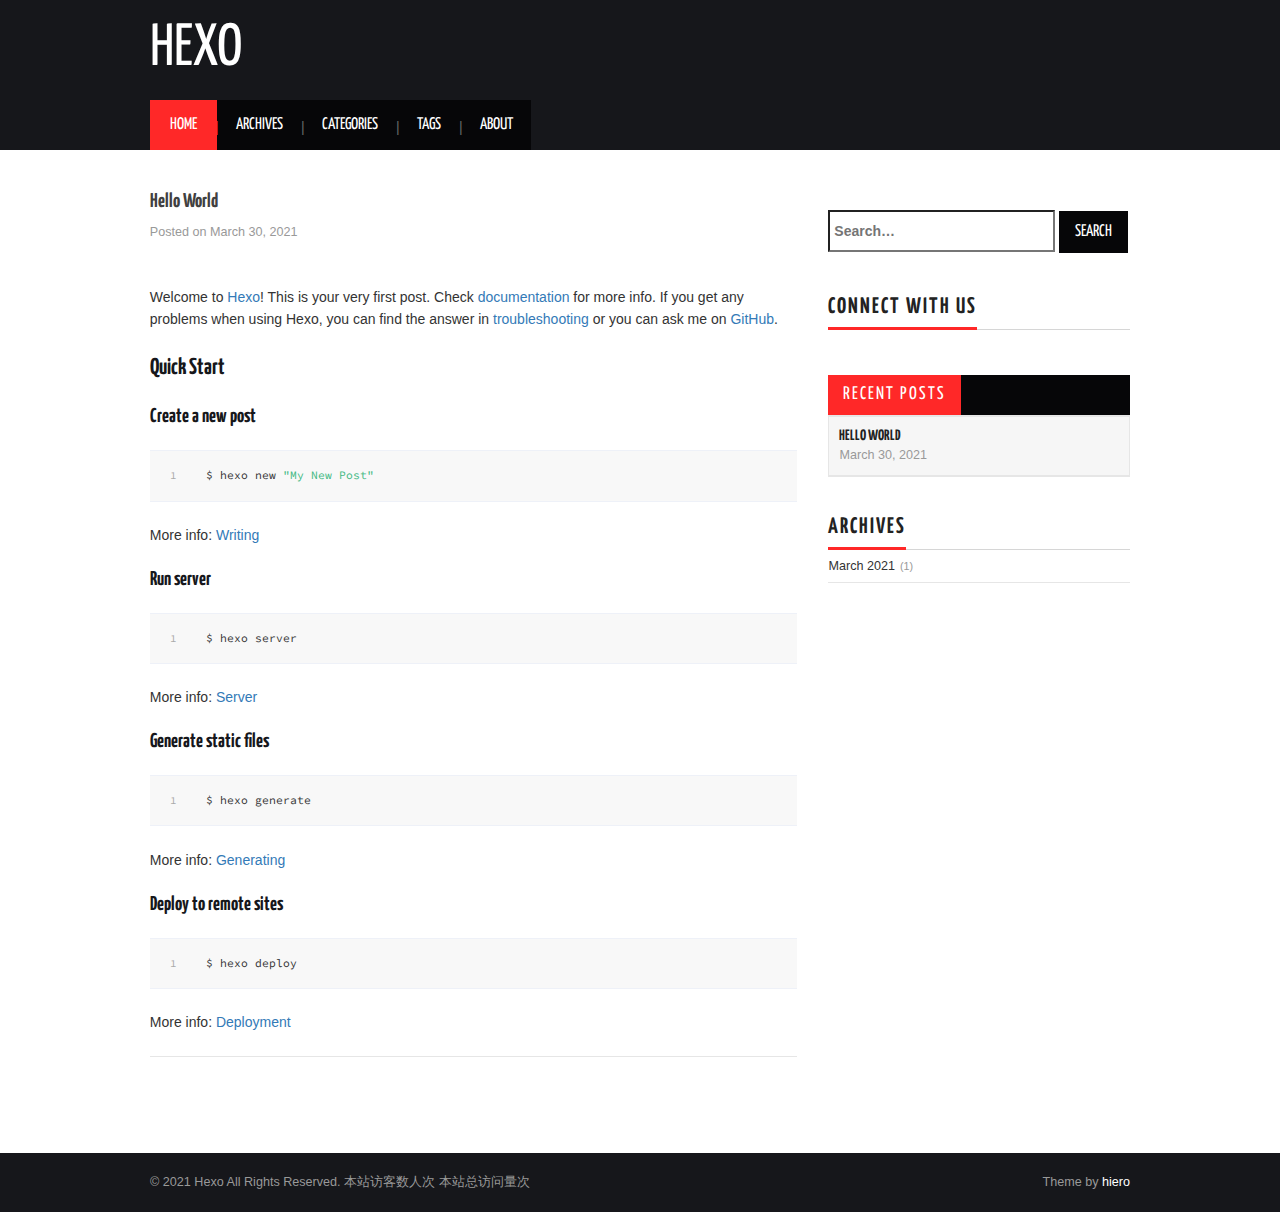
==== index.html @ ceb38cf8 "Site updated: 2021-03-30 02:23:32" ====
<!DOCTYPE html>
<html>
<head>
  <meta charset="utf-8">

  <!-- PACE Progress Bar START -->
  
    
<script src="https://raw.githubusercontent.com/HubSpot/pace/v1.0.2/pace.min.js"></script>

    
<link rel="stylesheet" href="https://github.com/HubSpot/pace/raw/master/themes/orange/pace-theme-flash.css">

  
  

  <!-- PACE Progress Bar START -->

  
  <title>Hexo</title>
  <meta name="viewport" content="width=device-width, initial-scale=1, maximum-scale=1">
  
  
  
  
  <meta property="og:type" content="website">
<meta property="og:title" content="Hexo">
<meta property="og:url" content="http://example.com/index.html">
<meta property="og:site_name" content="Hexo">
<meta property="og:locale" content="en_US">
<meta property="article:author" content="John Doe">
<meta name="twitter:card" content="summary">
  
    <link rel="alternate" href="/atom.xml" title="Hexo" type="application/atom+xml">
  
  <link rel="icon" href="/css/images/favicon.ico">
  
    <link href="//fonts.googleapis.com/css?family=Source+Code+Pro" rel="stylesheet" type="text/css">
  
  <link href="https://fonts.googleapis.com/css?family=Open+Sans|Montserrat:700" rel="stylesheet" type="text/css">
  <link href="https://fonts.googleapis.com/css?family=Roboto:400,300,300italic,400italic" rel="stylesheet" type="text/css">
  <link href="https://cdn.bootcss.com/font-awesome/4.6.3/css/font-awesome.min.css" rel="stylesheet">
  <style type="text/css">
    @font-face{font-family:futura-pt;src:url(https://use.typekit.net/af/9749f0/00000000000000000001008f/27/l?subset_id=2&fvd=n5) format("woff2");font-weight:500;font-style:normal;}
    @font-face{font-family:futura-pt;src:url(https://use.typekit.net/af/90cf9f/000000000000000000010091/27/l?subset_id=2&fvd=n7) format("woff2");font-weight:500;font-style:normal;}
    @font-face{font-family:futura-pt;src:url(https://use.typekit.net/af/8a5494/000000000000000000013365/27/l?subset_id=2&fvd=n4) format("woff2");font-weight:lighter;font-style:normal;}
    @font-face{font-family:futura-pt;src:url(https://use.typekit.net/af/d337d8/000000000000000000010095/27/l?subset_id=2&fvd=i4) format("woff2");font-weight:400;font-style:italic;}</style>
    
  <link rel="stylesheet" id="athemes-headings-fonts-css" href="//fonts.googleapis.com/css?family=Yanone+Kaffeesatz%3A200%2C300%2C400%2C700&amp;ver=4.6.1" type="text/css" media="all">
  
<link rel="stylesheet" href="/css/style.css">


  
<script src="https://code.jquery.com/jquery-3.1.1.min.js"></script>


  <!-- Bootstrap core CSS -->
  <link rel="stylesheet" href="https://netdna.bootstrapcdn.com/bootstrap/3.0.2/css/bootstrap.min.css" >
  <link rel="stylesheet" href="/css/hiero.css" >
  <link rel="stylesheet" href="/css/glyphs.css" >
  
    <link rel="stylesheet" href="/css/vdonate.css" >
  

  <!-- Custom CSS -->
  
<link rel="stylesheet" href="/css/my.css">

  <!-- Google Adsense -->
  
  <script async src="//pagead2.googlesyndication.com/pagead/js/adsbygoogle.js"></script>
  <script>
      (adsbygoogle = window.adsbygoogle || []).push({
          google_ad_client: "ca-pub-0123456789ABCDEF",
          enable_page_level_ads: true
      });
  </script>
  
<meta name="generator" content="Hexo 5.4.0"></head>

<script>
var themeMenus = {};

  themeMenus["/"] = "Home"; 

  themeMenus["/archives"] = "Archives"; 

  themeMenus["/categories"] = "Categories"; 

  themeMenus["/tags"] = "Tags"; 

  themeMenus["/about"] = "About"; 

</script>


  <body>


  <header id="allheader" class="site-header" role="banner">
  <div class="clearfix container">
      <div class="site-branding">

          <h1 class="site-title">
            
              <a href="/" title="Hexo" rel="home"> Hexo </a>
            
          </h1>

          
            
          <nav id="main-navigation" class="main-navigation" role="navigation">
            <a class="nav-open">Menu</a>
            <a class="nav-close">Close</a>
            <div class="clearfix sf-menu">

              <ul id="main-nav" class="nmenu sf-js-enabled">
                    
                      <li class="menu-item menu-item-type-custom menu-item-object-custom menu-item-home menu-item-1663"> <a class="" href="/">Home</a> </li>
                    
                      <li class="menu-item menu-item-type-custom menu-item-object-custom menu-item-home menu-item-1663"> <a class="" href="/archives">Archives</a> </li>
                    
                      <li class="menu-item menu-item-type-custom menu-item-object-custom menu-item-home menu-item-1663"> <a class="" href="/categories">Categories</a> </li>
                    
                      <li class="menu-item menu-item-type-custom menu-item-object-custom menu-item-home menu-item-1663"> <a class="" href="/tags">Tags</a> </li>
                    
                      <li class="menu-item menu-item-type-custom menu-item-object-custom menu-item-home menu-item-1663"> <a class="" href="/about">About</a> </li>
                    
              </ul>
            </div>
          </nav>


      </div>
  </div>
</header>


  <div id="originBgDiv" style="background: #fff; width: 100%;">

      <div style="max-height:600px; overflow: hidden;  display: flex; display: -webkit-flex; align-items: center;">
        <img id="originBg" width="100%" alt="" src="">
      </div>

  </div>

  <script>
  function setAboutIMG(){
      var imgUrls = "css/images/pose.jpg,https://source.unsplash.com/collection/954550/1920x1080".split(",");
      var random = Math.floor((Math.random() * imgUrls.length ));
      if (imgUrls[random].startsWith('http') || imgUrls[random].indexOf('://') >= 0) {
        document.getElementById("originBg").src=imgUrls[random];
      } else {
        document.getElementById("originBg").src='/' + imgUrls[random];
      }
  }
  bgDiv=document.getElementById("originBgDiv");
  if(location.pathname.match('about')){
    setAboutIMG();
    bgDiv.style.display='block';
  }else{
    bgDiv.style.display='none';
  }
  </script>



  <div id="container">
    <div id="wrap">
            
      <div id="content" class="outer">
        
          <section id="main">
  
    <article id="post-hello-world"  class="article article-type-post" itemscope itemprop="blogPost" >
  <div id="articleInner" class="clearfix post-1016 post type-post status-publish format-standard has-post-thumbnail hentry category-template-2 category-uncategorized tag-codex tag-edge-case tag-featured-image tag-image tag-template">
    
    
      <header class="article-header">
        
  
    <h1 class="thumb" itemprop="name">
      <a class="article-title" href="/2021/03/30/hello-world/">Hello World</a>
    </h1>
  

      </header>
    
    <div class="article-meta">
      
	Posted on <a href="/2021/03/30/hello-world/" class="article-date">
	  <time datetime="2021-03-29T17:34:15.139Z" itemprop="datePublished">March 30, 2021</time>
	</a>

      
    </div>
    <div class="article-entry" itemprop="articleBody">
      
        <p>Welcome to <a target="_blank" rel="noopener" href="https://hexo.io/">Hexo</a>! This is your very first post. Check <a target="_blank" rel="noopener" href="https://hexo.io/docs/">documentation</a> for more info. If you get any problems when using Hexo, you can find the answer in <a target="_blank" rel="noopener" href="https://hexo.io/docs/troubleshooting.html">troubleshooting</a> or you can ask me on <a target="_blank" rel="noopener" href="https://github.com/hexojs/hexo/issues">GitHub</a>.</p>
<h2 id="Quick-Start"><a href="#Quick-Start" class="headerlink" title="Quick Start"></a>Quick Start</h2><h3 id="Create-a-new-post"><a href="#Create-a-new-post" class="headerlink" title="Create a new post"></a>Create a new post</h3><figure class="highlight bash"><table><tr><td class="gutter"><pre><span class="line">1</span><br></pre></td><td class="code"><pre><span class="line">$ hexo new <span class="string">&quot;My New Post&quot;</span></span><br></pre></td></tr></table></figure>

<p>More info: <a target="_blank" rel="noopener" href="https://hexo.io/docs/writing.html">Writing</a></p>
<h3 id="Run-server"><a href="#Run-server" class="headerlink" title="Run server"></a>Run server</h3><figure class="highlight bash"><table><tr><td class="gutter"><pre><span class="line">1</span><br></pre></td><td class="code"><pre><span class="line">$ hexo server</span><br></pre></td></tr></table></figure>

<p>More info: <a target="_blank" rel="noopener" href="https://hexo.io/docs/server.html">Server</a></p>
<h3 id="Generate-static-files"><a href="#Generate-static-files" class="headerlink" title="Generate static files"></a>Generate static files</h3><figure class="highlight bash"><table><tr><td class="gutter"><pre><span class="line">1</span><br></pre></td><td class="code"><pre><span class="line">$ hexo generate</span><br></pre></td></tr></table></figure>

<p>More info: <a target="_blank" rel="noopener" href="https://hexo.io/docs/generating.html">Generating</a></p>
<h3 id="Deploy-to-remote-sites"><a href="#Deploy-to-remote-sites" class="headerlink" title="Deploy to remote sites"></a>Deploy to remote sites</h3><figure class="highlight bash"><table><tr><td class="gutter"><pre><span class="line">1</span><br></pre></td><td class="code"><pre><span class="line">$ hexo deploy</span><br></pre></td></tr></table></figure>

<p>More info: <a target="_blank" rel="noopener" href="https://hexo.io/docs/one-command-deployment.html">Deployment</a></p>

      
    </div>
    <footer class="entry-meta entry-footer">
      
      
      
            
      
    </footer>
  </div>
  
</article>

<!-- Table of Contents -->

    

  


</section>
          <aside id="sidebar">
  
    <div class="widget-wrap" style="margin: 20px 0;">
	<div id="search-form-wrap">

    <form class="search-form">
        <label style="width: 75%;">
            <span class="screen-reader-text">Search for:</span>
            <input type="search" class="search-field" style="height: 42px;" placeholder=" Search…" value="" name="s" title="Search for:">
        </label>
        <input type="submit" class="search-form-submit" value="Search">
    </form>
    <div class="ins-search">
    <div class="ins-search-mask"></div>
    <div class="ins-search-container">
        <div class="ins-input-wrapper">
            <input type="text" class="ins-search-input" placeholder="Type something..."/>
            <span class="ins-close ins-selectable"><i class="fa fa-times-circle"></i></span>
        </div>
        <div class="ins-section-wrapper">
            <div class="ins-section-container"></div>
        </div>
    </div>
</div>
<script>
(function (window) {
    var INSIGHT_CONFIG = {
        TRANSLATION: {
            POSTS: 'Posts',
            PAGES: 'Pages',
            CATEGORIES: 'Categories',
            TAGS: 'Tags',
            UNTITLED: '(Untitled)',
        },
        ROOT_URL: '/',
        CONTENT_URL: '/content.json',
    };
    window.INSIGHT_CONFIG = INSIGHT_CONFIG;
})(window);
</script>

<script src="/js/insight.js"></script>


</div>
</div>
  
    
  <div class="widget-wrap">
    <h3 class="widget-title">Connect With Us</h3>
    <div class="widget widget_athemes_social_icons">

    	<ul class="clearfix widget-social-icons">   
    	
          
     			  <li><a target="_blank" rel="noopener" href="https://github.com/iTimeTraveler" title="Github"><i class="fa fa-github" aria-hidden="true"></i></a></li> 
          
   		
          
     			  <li><a target="_blank" rel="noopener" href="http://www.yoursite.com" title="Weibo"><i class="fa fa-weibo" aria-hidden="true"></i></a></li> 
          
   		
          
     			  <li><a href="" title="Twitter"><i class="fa fa-twitter" aria-hidden="true"></i></a></li> 
          
   		
          
     			  <li><a href="" title="Facebook"><i class="fa fa-facebook" aria-hidden="true"></i></a></li> 
          
   		
          
     			  <li><a href="" title="Google-plus"><i class="fa fa-google-plus" aria-hidden="true"></i></a></li> 
          
   		
          
     			  <li><a href="" title="Instagram"><i class="fa fa-instagram" aria-hidden="true"></i></a></li> 
          
   		
          
     			  <li><a href="" title="Pinterest"><i class="fa fa-pinterest" aria-hidden="true"></i></a></li> 
          
   		
          
     			  <li><a href="" title="Flickr"><i class="fa fa-flickr" aria-hidden="true"></i></a></li> 
          
   		
          
            <li><a href="mailto:?subject=请联系我&body=我能帮你什么" title="email"><i class="fa fa-envelope" aria-hidden="true"></i></a></li> 
          
   		
   		</ul>


   		<!--
   		<ul class="clearfix widget-social-icons">   		
   		<li class="widget-si-twitter"><a target="_blank" rel="noopener" href="http://twitter.com" title="Twitter"><i class="ico-twitter"></i></a></li> 
		<li class="widget-si-facebook"><a target="_blank" rel="noopener" href="http://facebook.com" title="Facebook"><i class="ico-facebook"></i></a></li>
			<li class="widget-si-gplus"><a target="_blank" rel="noopener" href="http://plus.google.com" title="Google+"><i class="ico-gplus"></i></a></li>
			<li class="widget-si-pinterest"><a target="_blank" rel="noopener" href="http://pinterest.com" title="Pinterest"><i class="ico-pinterest"></i></a></li>
			<li class="widget-si-flickr"><a target="_blank" rel="noopener" href="http://flickr.com" title="Flickr"><i class="ico-flickr"></i></a></li>
			<li class="widget-si-instagram"><a target="_blank" rel="noopener" href="http://instagram.com" title="Instagram"><i class="ico-instagram"></i></a></li>
		</ul> -->

    </div>
  </div>


  
    
  <div class="widget_athemes_tabs">
    <ul id="widget-tab" class="clearfix widget-tab-nav">
      <li class="active"><a>Recent Posts</a></li>
    </ul>
    <div class="widget">
      <ul>
        
          <li class="clearfix">

            
              <div class="widget-entry-summary" style="margin: 0;">
            

              <h6 style="margin: 0;"><a href="/2021/03/30/hello-world/">Hello World</a></h6>
              <span>March 30, 2021</span>
            </div>

          </li>
        
      </ul>
    </div>
  </div>

  
    

  
    

  
    
  
    
  <div class="widget-wrap">
    <h3 class="widget-title">Archives</h3>

    <div class="widget">
      <ul class="archive-list"><li class="archive-list-item"><a class="archive-list-link" href="/archives/2021/03/">March 2021</a><span class="archive-list-count">1</span></li></ul>
    </div>
  </div>


  
</aside>
        
      </div>
      <footer id="footer" class="site-footer">
  

  <div class="clearfix container">
      <div class="site-info">
	      &copy; 2021 Hexo All Rights Reserved.
          
            <span id="busuanzi_container_site_uv">
              本站访客数<span id="busuanzi_value_site_uv"></span>人次  
              本站总访问量<span id="busuanzi_value_site_pv"></span>次
            </span>
          
      </div>
      <div class="site-credit">
        Theme by <a href="https://github.com/iTimeTraveler/hexo-theme-hiero" target="_blank">hiero</a>
      </div>
  </div>
</footer>


<!-- min height -->

<script>
    var contentdiv = document.getElementById("content");

    contentdiv.style.minHeight = document.body.offsetHeight - document.getElementById("allheader").offsetHeight - document.getElementById("footer").offsetHeight + "px";
</script>

<!-- Custome JS -->

<script src="/js/my.js"></script>

    </div>
    <!-- <nav id="mobile-nav">
  
    <a href="/" class="mobile-nav-link">Home</a>
  
    <a href="/archives" class="mobile-nav-link">Archives</a>
  
    <a href="/categories" class="mobile-nav-link">Categories</a>
  
    <a href="/tags" class="mobile-nav-link">Tags</a>
  
    <a href="/about" class="mobile-nav-link">About</a>
  
</nav> -->
    

<!-- mathjax config similar to math.stackexchange -->

<script type="text/x-mathjax-config">
  MathJax.Hub.Config({
    tex2jax: {
      inlineMath: [ ['$','$'], ["\\(","\\)"] ],
      processEscapes: true
    }
  });
</script>

<script type="text/x-mathjax-config">
    MathJax.Hub.Config({
      tex2jax: {
        skipTags: ['script', 'noscript', 'style', 'textarea', 'pre', 'code']
      }
    });
</script>

<script type="text/x-mathjax-config">
    MathJax.Hub.Queue(function() {
        var all = MathJax.Hub.getAllJax(), i;
        for(i=0; i < all.length; i += 1) {
            all[i].SourceElement().parentNode.className += ' has-jax';
        }
    });
</script>

<script type="text/javascript" src="https://cdnjs.cloudflare.com/ajax/libs/mathjax/2.7.4/MathJax.js?config=TeX-AMS-MML_HTMLorMML">
</script>



  
<link rel="stylesheet" href="https://cdnjs.cloudflare.com/ajax/libs/fancybox/2.1.5/jquery.fancybox.min.css">

  
<script src="https://cdnjs.cloudflare.com/ajax/libs/fancybox/2.1.5/jquery.fancybox.min.js"></script>




<script src="/js/scripts.js"></script>


<script src="https://stackpath.bootstrapcdn.com/bootstrap/3.3.7/js/bootstrap.min.js"></script>


<script src="/js/main.js"></script>








  <div style="display: none;">
    <script src="https://s95.cnzz.com/z_stat.php?id=1260716016&web_id=1260716016" language="JavaScript"></script>
  </div>



	<script async src="https://dnqof95d40fo6.cloudfront.net/atw7f8.js">
	</script>






  </div>

  <a id="rocket" href="#top" class=""></a>
  <script type="text/javascript" src="/js/totop.js" async=""></script>
</body>
</html>
---- css/style.css ----
body {
  width: 100%;
}
body:before,
body:after {
  content: "";
  display: table;
}
body:after {
  clear: both;
}
html,
body,
div,
span,
applet,
object,
iframe,
h1,
h2,
h3,
h4,
h5,
h6,
p,
blockquote,
pre,
a,
abbr,
acronym,
address,
big,
cite,
code,
del,
dfn,
em,
img,
ins,
kbd,
q,
s,
samp,
small,
strike,
strong,
sub,
sup,
tt,
var,
dl,
dt,
dd,
ol,
ul,
li,
fieldset,
form,
label,
legend,
table,
caption,
tbody,
tfoot,
thead,
tr,
th,
td {
  margin: 0;
  padding: 0;
  border: 0;
  outline: 0;
  font-weight: inherit;
  font-style: inherit;
  font-family: inherit;
  font-size: 100%;
  vertical-align: baseline;
}
body {
  line-height: 1;
  color: #000;
  background: #fff;
}
ol,
ul {
  list-style: none;
}
table {
  border-collapse: separate;
  border-spacing: 0;
  vertical-align: middle;
}
caption,
th,
td {
  text-align: left;
  font-weight: normal;
  vertical-align: middle;
}
a img {
  border: none;
}
input,
button {
  margin: 0;
  padding: 0;
}
input::-moz-focus-inner,
button::-moz-focus-inner {
  border: 0;
  padding: 0;
}
@font-face {
  font-family: "微软雅黑";
  font-style: normal;
  font-weight: normal;
  src: url("fonts/fontawesome-webfont.eot?v=#4.0.3");
  src: url("fonts/fontawesome-webfont.eot?#iefix&v=#4.0.3") format("embedded-opentype"), url("fonts/fontawesome-webfont.woff?v=#4.0.3") format("woff"), url("fonts/fontawesome-webfont.ttf?v=#4.0.3") format("truetype"), url("fonts/fontawesome-webfont.svg#fontawesomeregular?v=#4.0.3") format("svg");
}
html,
body {
  height: 100%;
}
body {
  background: #fff;
  font: 14px Arial, Helvetica, sans-serif, "Hiragino Sans GB", "Hiragino Sans GB W3", Microsoft JhengHei;
  -webkit-text-size-adjust: 100%;
  text-rendering: optimizelegibility;
}
.article-entry h2,
.article-entry h3,
.article-entry h4,
.article-entry h5,
.article-entry h6 {
  color: #16171b;
}
#rocket {
  position: fixed;
  right: 50px;
  bottom: 50px;
  display: block;
  visibility: hidden;
  width: 26px;
  height: 48px;
  background: url("https://image.ibb.co/d9pvfU/rocket.png") no-repeat 50% 0;
  opacity: 0;
  -webkit-transition: visibility 0.6s cubic-bezier(0.6, 0.04, 0.98, 0.335), opacity 0.6s cubic-bezier(0.6, 0.04, 0.98, 0.335), -webkit-transform 0.6s cubic-bezier(0.6, 0.04, 0.98, 0.335);
  -moz-transition: visibility 0.6s cubic-bezier(0.6, 0.04, 0.98, 0.335), opacity 0.6s cubic-bezier(0.6, 0.04, 0.98, 0.335), -moz-transform 0.6s cubic-bezier(0.6, 0.04, 0.98, 0.335);
  -webkit-transition: visibility 0.6s cubic-bezier(0.6, 0.04, 0.98, 0.335), opacity 0.6s cubic-bezier(0.6, 0.04, 0.98, 0.335), -webkit-transform 0.6s cubic-bezier(0.6, 0.04, 0.98, 0.335);
  -moz-transition: visibility 0.6s cubic-bezier(0.6, 0.04, 0.98, 0.335), opacity 0.6s cubic-bezier(0.6, 0.04, 0.98, 0.335), -moz-transform 0.6s cubic-bezier(0.6, 0.04, 0.98, 0.335);
  -ms-transition: visibility 0.6s cubic-bezier(0.6, 0.04, 0.98, 0.335), opacity 0.6s cubic-bezier(0.6, 0.04, 0.98, 0.335), -ms-transform 0.6s cubic-bezier(0.6, 0.04, 0.98, 0.335);
  transition: visibility 0.6s cubic-bezier(0.6, 0.04, 0.98, 0.335), opacity 0.6s cubic-bezier(0.6, 0.04, 0.98, 0.335), transform 0.6s cubic-bezier(0.6, 0.04, 0.98, 0.335);
}
@media screen and (max-width: 479px) {
  #rocket {
    right: 12px;
    bottom: 20px;
  }
}
#rocket #rocket i {
  display: block;
  margin-top: 48px;
  height: 14px;
  background: url("https://image.ibb.co/d9pvfU/rocket.png") no-repeat 50% -48px;
  opacity: 0.5;
  -webkit-transition: -webkit-transform 0.2s;
  -moz-transition: -moz-transform 0.2s;
  -webkit-transition: -webkit-transform 0.2s;
  -moz-transition: -moz-transform 0.2s;
  -ms-transition: -ms-transform 0.2s;
  transition: transform 0.2s;
  -webkit-transform-origin: 50% 0;
  -moz-transform-origin: 50% 0;
  -webkit-transform-origin: 50% 0;
  -moz-transform-origin: 50% 0;
  -ms-transform-origin: 50% 0;
  transform-origin: 50% 0;
}
#rocket:hover {
  background-position: 50% -62px;
}
#rocket:hover i {
  background-position: 50% 100%;
  -webkit-animation: flaming 0.7s infinite;
  -moz-animation: flaming 0.7s infinite;
  -webkit-animation: flaming 0.7s infinite;
  -moz-animation: flaming 0.7s infinite;
  -ms-animation: flaming 0.7s infinite;
  animation: flaming 0.7s infinite;
}
#rocket.show {
  visibility: visible;
  opacity: 1;
}
#rocket.launch {
  background-position: 50% -62px;
  opacity: 0;
  -webkit-transform: translateY(-500px);
  -moz-transform: translateY(-500px);
  -ms-transform: translateY(-500px);
  -webkit-transform: translateY(-500px);
  -moz-transform: translateY(-500px);
  -ms-transform: translateY(-500px);
  transform: translateY(-500px);
  pointer-events: none;
}
#rocket.launch i {
  background-position: 50% 100%;
  -webkit-transform: scale(1.4, 3.2);
  -moz-transform: scale(1.4, 3.2);
  -webkit-transform: scale(1.4, 3.2);
  -moz-transform: scale(1.4, 3.2);
  -ms-transform: scale(1.4, 3.2);
  transform: scale(1.4, 3.2);
}
.outer {
  max-width: 1040px;
  margin: 40px auto;
  padding: 0 20px;
}
.outer:before,
.outer:after {
  content: "";
  display: table;
}
.outer:after {
  clear: both;
}
.inner {
  display: inline;
  float: left;
  width: 98.0392156862745%;
  margin: 0 0.980392156862745%;
}
.left,
.alignleft {
  float: left;
}
.right,
.alignright {
  float: right;
}
.clear {
  clear: both;
}
#container {
  position: relative;
}
.mobile-nav-on {
  overflow: hidden;
}
#wrap {
  width: 100%;
  top: 0;
  left: 0;
  -webkit-transition: 0.2s ease-out;
  -moz-transition: 0.2s ease-out;
  -ms-transition: 0.2s ease-out;
  transition: 0.2s ease-out;
  z-index: 1;
  background: #fff;
}
.mobile-nav-on #wrap {
  left: 280px;
}
@media screen and (min-width: 768px) {
  #main {
    display: inline;
    float: left;
    width: 64.70588235294117%;
    margin: 0 0.980392156862745%;
  }
}
.archive-year,
.archive-tag,
.archive-category,
.widget-title {
  text-decoration: none;
  text-transform: uppercase;
  letter-spacing: 2px;
  color: #999;
  margin-bottom: 1em;
  margin-left: 5px;
  line-height: 1em;
  font-weight: bold;
}
.article-inner {
  background: #fff;
  border: 1px solid #eef1f8;
  border-radius: 3px;
}
.article-inner-night {
  background: #1d1e1f;
}
.article-entry h1,
.widget h1 {
  font-size: 25px;
}
.article-entry h2,
.widget h2 {
  font-size: 23px;
}
.article-entry h3,
.widget h3 {
  font-size: 20px;
}
.article-entry h4,
.widget h4 {
  font-size: 17px;
}
.article-entry h5,
.widget h5 {
  font-size: 1em;
}
.article-entry h6,
.widget h6 {
  font-size: 1em;
  color: #999;
}
.article-entry hr,
.widget hr {
  border: 1px dashed #eef1f8;
}
.article-entry strong,
.widget strong {
  font-weight: bold;
}
.article-entry em,
.widget em,
.article-entry cite,
.widget cite {
  font-style: italic;
}
.article-entry sup,
.widget sup,
.article-entry sub,
.widget sub {
  font-size: 0.75em;
  line-height: 0;
  position: relative;
  vertical-align: baseline;
}
.article-entry sup,
.widget sup {
  top: -0.5em;
}
.article-entry sub,
.widget sub {
  bottom: -0.2em;
}
.article-entry small,
.widget small {
  font-size: 0.85em;
}
.article-entry acronym,
.widget acronym,
.article-entry abbr,
.widget abbr {
  border-bottom: 1px dotted;
}
.article-entry ul,
.widget ul,
.article-entry ol,
.widget ol,
.article-entry dl,
.widget dl {
  margin: 0 20px;
  line-height: 1.6em;
}
.article-entry ul ul,
.widget ul ul,
.article-entry ol ul,
.widget ol ul,
.article-entry ul ol,
.widget ul ol,
.article-entry ol ol,
.widget ol ol {
  margin-top: 0;
  margin-bottom: 0;
}
.article-entry ul,
.widget ul {
  list-style: circle;
}
.article-entry ol,
.widget ol {
  list-style: decimal;
}
.article-entry dt,
.widget dt {
  font-weight: bold;
}
.article {
  color: #555;
  margin: 0 0 40px 0;
}
@media screen and (max-width: 479px) {
  .article {
    width: 100% !important;
  }
}
@media screen and (min-width: 480px) and (max-width: 767px) {
  .article {
    width: 100% !important;
  }
}
.article-inner {
  overflow: hidden;
  border: 0px solid #eef1f8;
}
.article-inner-night {
  overflow: hidden;
  border: 0px solid #eef1f8;
}
.article-meta {
  margin: 7px 0 20px;
  color: #999;
  font-size: 0.9em;
}
.article-meta:before,
.article-meta:after {
  content: "";
  display: table;
}
.article-meta:after {
  clear: both;
}
.article-date {
  color: #999;
  text-align: center;
  font-weight: normal;
}
.article-date:hover {
  color: #ff2828;
}
.article-category {
  text-align: center;
  line-height: 1em;
  color: #ccc;
  margin-left: 8px;
}
.article-category:before {
  content: "\2022";
}
.article-category-link {
  display: inline;
  margin: 0;
  font-weight: normal;
}
.ico-folder:before {
  font-family: "FontAwesome";
  content: "\f07c";
  color: #333;
}
.article-category-link:hover {
  color: #ff2828;
}
.article-header h1 {
  margin: 0 0 3px 0;
  font-size: 20px;
  line-height: 1.2;
}
.article-header h1 a {
  color: #404040;
  text-decoration: none;
}
.article-title {
  text-decoration: none;
  font-weight: bold;
  color: #555;
  line-height: 1.1em;
  -webkit-transition: color 0.2s;
  -moz-transition: color 0.2s;
  -ms-transition: color 0.2s;
  transition: color 0.2s;
}
a.article-title:hover {
  color: #ff2828;
  text-decoration: none;
}
.article-entry {
  color: #333;
  padding: 0;
}
.article-entry:before,
.article-entry:after {
  content: "";
  display: table;
}
.article-entry:after {
  clear: both;
}
.article-entry p,
.article-entry table {
  line-height: 1.6em;
  margin: 1.6em 0;
}
.article-entry h1,
.article-entry h2,
.article-entry h3,
.article-entry h4,
.article-entry h5,
.article-entry h6 {
  font-weight: bold;
}
.article-entry h1,
.article-entry h2,
.article-entry h3,
.article-entry h4,
.article-entry h5,
.article-entry h6 {
  line-height: 1.1em;
  margin: 1.1em 0;
}
.article-entry a {
  color: color-link;
  text-decoration: none;
}
.article-entry a:hover {
  color: #ff2828;
  text-decoration: none;
}
.article-entry ul,
.article-entry ol,
.article-entry dl {
  margin-top: 1.6em;
  margin-bottom: 1.6em;
}
.article-entry img,
.article-entry video {
  max-width: 100%;
  height: auto;
  display: block;
  margin: auto;
}
.article-entry iframe {
  border: none;
}
.article-entry table {
  width: 100%;
  border-collapse: collapse;
  border-spacing: 0;
}
.article-entry th {
  font-weight: bold;
  border-bottom: 3px solid #eef1f8;
  padding-bottom: 0.5em;
}
.article-entry td {
  border-bottom: 1px solid #eef1f8;
  padding: 10px 0;
}
.article-entry blockquote {
  padding: 0.1px 20px;
  font-size: 1.1em;
  margin: 1.4em 0px;
  border-left: 0;
  background: #f3f5f9;
}
.article-entry blockquote:before {
  float: left;
  font-family: "FontAwesome";
  content: "\f10d";
  margin-left: -0.8em;
}
.article-entry blockquote:after {
  float: right;
  font-family: "FontAwesome";
  content: "\f10e";
  margin-right: -0.8em;
  margin-top: -1.5em;
}
.article-entry blockquote p {
  font-size: 14px;
}
.article-entry blockquote footer {
  font-size: 14px;
  margin: 1.6em 0;
  font-family: -apple-system, "Arial", BlinkMacSystemFont, "Segoe UI", "Roboto", "Oxygen", "Ubuntu", "Cantarell", "Fira Sans", "Droid Sans", "Helvetica Neue", sans-serif;
}
.article-entry blockquote footer cite:before {
  content: "—";
  padding: 0 0.5em;
}
.article-entry .pullquote {
  background: transparent;
  border-left: 0px;
  padding: 10px 25px;
  margin: 18px 0;
  font-style: italic;
  text-align: left;
  width: 45%;
  margin: 0;
}
.article-entry .pullquote p {
  font-family: Georgia, Microsoft JhengHei, "sans serif";
  font-size: 19px;
}
.article-entry .pullquote:before {
  float: left;
  font-family: "FontAwesome";
  content: "\f10d";
  margin-left: -0.5em;
}
.article-entry .pullquote:after {
  float: right;
  font-family: "FontAwesome";
  content: "\f10e";
  margin-right: -0.5em;
  margin-top: -1em;
}
.article-entry .pullquote.left {
  margin-left: 0.5em;
  margin-right: 1em;
}
.article-entry .pullquote.right {
  margin-right: 0.5em;
  margin-left: 1em;
}
.article-entry .caption {
  color: #999;
  display: block;
  font-size: 0.9em;
  margin-top: 0.5em;
  position: relative;
  text-align: center;
}
.article-entry .video-container {
  position: relative;
  padding-top: 56.25%;
  height: 0;
  overflow: hidden;
}
.article-entry .video-container iframe,
.article-entry .video-container object,
.article-entry .video-container embed {
  position: absolute;
  top: 0;
  left: 0;
  width: 100%;
  height: 100%;
  margin-top: 0;
}
.article-more-link {
  text-align: center;
}
.article-more-link a {
  color: #ff2828;
  display: inline-block;
  font-size: 0.9em;
  line-height: 1em;
  text-decoration: none;
  -webkit-transition: all 0.2s ease-in-out;
  -webkit-transition: all 0.2s ease-in-out;
  -moz-transition: all 0.2s ease-in-out;
  -ms-transition: all 0.2s ease-in-out;
  transition: all 0.2s ease-in-out;
}
.article-more-link a:hover {
  color: #333;
  text-decoration: none;
}
.article-footer {
  font-size: 0.85em;
  line-height: 1.6em;
  border-top: 1px solid #e6e6e6;
  padding-top: 1.6em;
  margin: 0 20px 20px;
}
.article-footer:before,
.article-footer:after {
  content: "";
  display: table;
}
.article-footer:after {
  clear: both;
}
.article-footer a {
  color: #999;
  text-decoration: none;
}
.article-footer a:hover {
  color: #333;
}
.article-tag-list {
  display: inline-block;
  margin: 0;
  -webkit-margin-before: 0;
  -webkit-margin-after: 0;
  -webkit-margin-start: 0px;
  -webkit-margin-end: 0px;
  -webkit-padding-start: 0px;
}
.ico-tags:before {
  font-family: "FontAwesome";
  content: "\f02c";
  color: #333;
  margin-left: 20px !important;
}
.article-tag-list-item {
  display: inline-block;
  margin-right: 8px;
}
.article-comment-link {
  float: right;
}
.article-comment-link:before {
  content: "\f075";
  font-family: FontAwesome;
  padding-right: 8px;
}
.article-share-link {
  cursor: pointer;
  float: right;
  margin-left: 20px;
}
.article-share-link:before {
  content: "\f064";
  font-family: FontAwesome;
  padding-right: 6px;
}
#article-nav {
  position: relative;
}
#article-nav:before,
#article-nav:after {
  content: "";
  display: table;
}
#article-nav:after {
  clear: both;
}
@media screen and (min-width: 768px) {
  #article-nav {
    margin: 50px 0;
  }
  #article-nav:before {
    width: 8px;
    height: 8px;
    position: absolute;
    top: 50%;
    left: 50%;
    margin-top: -4px;
    margin-left: -4px;
    content: "";
    border-radius: 50%;
    background: #eef1f8;
    -webkit-box-shadow: 0 1px 2px #fff;
    box-shadow: 0 1px 2px #fff;
  }
}
.article-nav-link-wrap {
  text-decoration: none;
  color: #999;
  -webkit-box-sizing: border-box;
  -moz-box-sizing: border-box;
  box-sizing: border-box;
  margin-top: 50px;
  text-align: center;
  display: block;
}
.article-nav-link-wrap:hover {
  color: #333;
}
@media screen and (min-width: 768px) {
  .article-nav-link-wrap {
    width: 50%;
    margin-top: 0;
  }
}
@media screen and (min-width: 768px) {
  #article-nav-newer {
    float: left;
    text-align: right;
    padding-right: 20px;
  }
}
@media screen and (min-width: 768px) {
  #article-nav-older {
    float: right;
    text-align: left;
    padding-left: 20px;
  }
}
.article-nav-caption {
  text-transform: uppercase;
  letter-spacing: 2px;
  color: #eef1f8;
  line-height: 1em;
  font-weight: bold;
}
#article-nav-newer .article-nav-caption {
  margin-right: -2px;
}
.article-nav-title {
  font-size: 0.85em;
  line-height: 1.6em;
  margin-top: 0.5em;
}
.article-share-box {
  position: absolute;
  display: none;
  background: #fff;
  -webkit-box-shadow: 1px 2px 10px rgba(0,0,0,0.2);
  box-shadow: 1px 2px 10px rgba(0,0,0,0.2);
  border-radius: 3px;
  margin-left: -145px;
  overflow: hidden;
  z-index: 1;
}
.article-share-box.on {
  display: block;
}
.article-share-input {
  width: 100%;
  background: none;
  -webkit-box-sizing: border-box;
  -moz-box-sizing: border-box;
  box-sizing: border-box;
  font: 14px -apple-system, "Arial", BlinkMacSystemFont, "Segoe UI", "Roboto", "Oxygen", "Ubuntu", "Cantarell", "Fira Sans", "Droid Sans", "Helvetica Neue", sans-serif;
  padding: 0 15px;
  color: #333;
  outline: none;
  border: 1px solid #eef1f8;
  border-radius: 3px 3px 0 0;
  height: 36px;
  line-height: 36px;
}
.article-share-links {
  background: #fff;
}
.article-share-links:before,
.article-share-links:after {
  content: "";
  display: table;
}
.article-share-links:after {
  clear: both;
}
.article-share-twitter,
.article-share-facebook,
.article-share-pinterest,
.article-share-google {
  width: 50px;
  height: 36px;
  display: block;
  float: left;
  position: relative;
  color: #999;
}
.article-share-twitter:before,
.article-share-facebook:before,
.article-share-pinterest:before,
.article-share-google:before {
  font-size: 20px;
  font-family: FontAwesome;
  width: 20px;
  height: 20px;
  position: absolute;
  top: 50%;
  left: 50%;
  margin-top: -10px;
  margin-left: -10px;
  text-align: center;
}
.article-share-twitter:hover,
.article-share-facebook:hover,
.article-share-pinterest:hover,
.article-share-google:hover {
  color: #fff;
}
.article-share-twitter:before {
  content: "\f099";
}
.article-share-twitter:hover {
  background: color-twitter;
}
.article-share-facebook:before {
  content: "\f09a";
}
.article-share-facebook:hover {
  background: color-facebook;
}
.article-share-pinterest:before {
  content: "\f0d2";
}
.article-share-pinterest:hover {
  background: color-pinterest;
}
.article-share-google:before {
  content: "\f0d5";
}
.article-share-google:hover {
  background: color-google;
}
.article-gallery {
  background: transparent;
  position: relative;
  margin-bottom: 40px;
}
.article-gallery-photos {
  position: relative;
  overflow: hidden;
}
.article-gallery-img {
  display: none;
  max-width: 100%;
}
.article-gallery-img:first-child {
  display: block;
}
.article-gallery-img.loaded {
  position: absolute;
  display: block;
}
.article-gallery-img img {
  display: block;
  max-width: 100%;
  margin: 0 auto;
}
.toc-article {
  position: absolute;
  border-left: rgba(88,88,88,0.1) 1px solid;
  padding: 1em 1em 0 1em;
  margin-left: 1em;
}
.toc-title {
  font-size: 120%;
}
.toc-title:before {
  font-family: "FontAwesome";
  content: "\f0ca";
  margin-right: 0.5em;
}
#toc {
  width: inherit;
  line-height: 1em;
  font-size: 0.9em;
  float: left;
  overflow: hidden;
}
@media screen and (max-width: 479px) {
  #toc {
    display: none;
  }
}
@media screen and (min-width: 480px) and (max-width: 767px) {
  #toc {
    display: none;
  }
}
.toc-fixed {
  position: fixed;
  top: 30px;
  margin-top: 0;
  max-height: 81%;
  overflow: hidden;
  z-index: 1;
}
.nav {
  padding: 0;
  margin: 1em;
  line-height: 1.8em;
}
.nav li a:hover,
.nav list-style-type none a:hover {
  background-color: transparent !important;
}
.nav .active > a {
  color: #ff2828;
}
.nav-link {
  font-family: "futura-pt", Helvetica, Arial, "Hiragino Sans GB", "Hiragino Sans GB W3", Microsoft JhengHei, WenQuanYi Micro Hei, "Microsoft YaHei", sans-serif;
  color: color-link;
  padding: 1px !important;
}
.nav-link:hover {
  color: #ff2828;
}
.nav-child {
  margin-left: 1em;
}
#comments {
  padding: 20px;
  margin: 50px 0;
}
#comments a {
  color: color-link;
}
.archives-wrap {
  margin: 50px 0;
}
.archives {
  margin-left: 2em;
}
.archives:before,
.archives:after {
  content: "";
  display: table;
}
.archives:after {
  clear: both;
}
.archive-year-wrap {
  margin-bottom: 1em;
}
.archive-year-wrap h1 {
  font-size: 1.5em;
}
.archive-year {
  color: #16171b;
}
.archive-year:before {
  font-family: "FontAwesome";
  content: "\f273";
  margin-right: 0.2em;
}
.archives-tags-wrap blockquote {
  padding: 1em;
  margin: 1em 0 0 0;
  font-size: 1.2em;
  font-weight: bold;
  color: #16171b;
  text-align: center;
  border-left: 0px solid #ff2828;
  background: rgba(208,211,248,0.15);
}
.archives-tags-wrap blockquote a {
  color: #16171b;
  margin: 0.2em;
}
.archives-tags-wrap blockquote a:hover {
  color: #ff2828;
}
.archive-tag {
  text-transform: none;
  color: #16171b;
}
.archive-tag:before {
  font-family: "FontAwesome";
  content: "\f02c";
  margin-right: 0.2em;
}
.archives-category-wrap {
  margin: 1em 0;
}
.archives-category-wrap blockquote {
  padding: 1em;
  font-size: 1.1em;
  font-weight: bold;
  line-height: 1.7em;
  color: #ff2828;
  text-align: left;
  border-left: 0px solid #ff2828;
  background: rgba(208,211,248,0.15);
}
.archives-category-wrap blockquote a {
  color: #16171b;
  margin: 0.2em;
}
.archives-category-wrap blockquote a:hover {
  color: #ff2828;
}
.archives-category-wrap blockquote a:before {
  font-family: "FontAwesome";
  content: "\f0da";
  margin-right: 0.5em;
}
.archives-category-wrap blockquote .category-list-child {
  padding-left: 2em;
}
.archive-category {
  text-transform: none;
  color: #16171b;
}
.archive-category:before {
  font-family: "FontAwesome";
  content: "\f07c";
  margin-right: 0.3em;
}
.archives {
  -webkit-column-gap: 10px;
  -moz-column-gap: 10px;
  column-gap: 10px;
}
@media screen and (min-width: 480px) and (max-width: 767px) {
  .archives {
    -webkit-column-count: 1;
    -moz-column-count: 1;
    column-count: 1;
  }
}
@media screen and (min-width: 768px) {
  .archives {
    -webkit-column-count: 1;
    -moz-column-count: 1;
    column-count: 1;
  }
}
.archive-article {
  -webkit-column-break-inside: avoid;
  page-break-inside: avoid;
  overflow: hidden;
  break-inside: avoid-column;
}
.archive-article-inner {
  padding: 0px;
  margin-bottom: 0px;
}
.archive-article-title {
  font-size: 1.2em;
  text-decoration: none;
  color: #333;
  -webkit-transition: color 0.2s;
  -moz-transition: color 0.2s;
  -ms-transition: color 0.2s;
  transition: color 0.2s;
  line-height: 1.6em;
  border-left: 1px solid #16171b;
  padding-left: 15px;
}
.archive-article-title:hover {
  color: #ff2828;
}
.archive-article-footer {
  margin-top: 1em;
}
.archive-article-date {
  min-width: 85px;
  float: left;
  color: #999;
  text-decoration: none;
  line-height: 1.6em;
  margin-right: 15px;
  display: block;
  font-size: 1.1em;
  font-family: "futura-pt", Helvetica, Arial, "Hiragino Sans GB", "Hiragino Sans GB W3", Microsoft JhengHei, WenQuanYi Micro Hei, "Microsoft YaHei", sans-serif;
}
.archive-article-date:hover {
  color: #ff2828;
}
#page-nav {
  margin: 50px auto;
  background: #fff;
  border: 1px solid #eef1f8;
  border-radius: 3px;
  text-align: center;
  color: #999;
}
#page-nav:before,
#page-nav:after {
  content: "";
  display: table;
}
#page-nav:after {
  clear: both;
}
#page-nav a,
#page-nav span {
  padding: 10px 20px;
  line-height: 1;
}
#page-nav a {
  color: #999;
  text-decoration: none;
}
#page-nav a:hover {
  background: #ff2828;
  color: #fff;
}
#page-nav .prev {
  color: #fff;
  background: #16171b;
  float: left;
}
#page-nav .prev:before {
  font-family: "FontAwesome";
  content: "\f053";
  margin-right: 0.5em;
}
#page-nav .next {
  color: #fff;
  background: #16171b;
  float: right;
}
#page-nav .next:after {
  font-family: "FontAwesome";
  content: "\f054";
  margin-left: 0.5em;
}
#page-nav .page-number {
  display: inline-block;
}
@media screen and (max-width: 479px) {
  #page-nav .page-number {
    display: none;
  }
}
#page-nav .current {
  color: #333;
  font-weight: bold;
}
#page-nav .space {
  color: #eef1f8;
}
.article-entry pre,
.article-entry .highlight {
  background: #f8f8f8;
  margin: 20px 0px;
  padding: 15px 20px;
  border-style: solid;
  border-color: #eef1f8;
  border-width: 1px 0;
  overflow: auto;
  color: $highlight-foreground;
  font-size: 0.9em;
  line-height: 1em;
}
.article-entry .highlight .gutter pre,
.article-entry .gist .gist-file .gist-data .line-numbers {
  color: #666;
  font-size: 0.85em;
}
figure.highlight::-webkit-scrollbar {
  width: 10px;
  height: 10px;
}
figure.highlight::-webkit-scrollbar-thumb {
/*滚动条里面小方块*/
  border-radius: 5px;
  -webkit-box-shadow: inset 0 0 0px rgba(0,0,0,0.2);
  background: rgba(0,0,0,0.1);
}
figure.highlight::-webkit-scrollbar-track {
/*滚动条里面轨道*/
  -webkit-box-shadow: inset 0 0 0px rgba(0,0,0,0.2);
  border-radius: 0;
  background: rgba(0,0,0,0);
}
.article-entry pre,
.article-entry code {
  font-family: "Source Code Pro", Consolas, Monaco, Menlo, Consolas, monospace;
}
.article-entry code {
  background: rgba(208,211,248,0.2);
  color: #333;
  padding: 0 0.3em;
}
.article-entry pre code {
  background: none;
  text-shadow: none;
  padding: 0;
}
.article-entry .highlight pre {
  border: none;
  margin: 0;
  padding: 0;
}
.article-entry .highlight table {
  margin: 0;
  width: auto;
}
.article-entry .highlight td {
  border: none;
  padding: 0;
}
.article-entry .highlight figcaption {
  font-size: 0.85em;
  color: $highlight-comment;
  line-height: 1em;
  margin-bottom: 1em;
}
.article-entry .highlight figcaption:before,
.article-entry .highlight figcaption:after {
  content: "";
  display: table;
}
.article-entry .highlight figcaption:after {
  clear: both;
}
.article-entry .highlight figcaption a {
  float: right;
}
.article-entry .highlight .gutter {
  -webkit-user-select: none;
  -moz-user-select: none;
  -ms-user-select: none;
  -webkit-user-select: none;
  -moz-user-select: none;
  -ms-user-select: none;
  user-select: none;
}
.article-entry .highlight .gutter pre {
  color: #aaa;
  text-align: right;
  padding-right: 30px;
}
.article-entry .highlight .line {
  height: 1.7em;
  line-height: 1.7em;
}
.article-entry .highlight .line.marked {
  background: $highlight-selection;
}
.article-entry .gist {
  margin: 0 -20px;
  border-style: solid;
  border-color: #eef1f8;
  border-width: 1px 0;
  background: #f8f8f8;
  padding: 15px 20px 15px 0;
}
.article-entry .gist .gist-file {
  border: none;
  font-family: "Source Code Pro", Consolas, Monaco, Menlo, Consolas, monospace;
  margin: 0;
}
.article-entry .gist .gist-file .gist-data {
  background: none;
  border: none;
}
.article-entry .gist .gist-file .gist-data .line-numbers {
  background: none;
  border: none;
  padding: 0 20px 0 0;
}
.article-entry .gist .gist-file .gist-data .line-data {
  padding: 0 !important;
}
.article-entry .gist .gist-file .highlight {
  margin: 0;
  padding: 0;
  border: none;
}
.article-entry .gist .gist-file .gist-meta {
  background: #f8f8f8;
  color: $highlight-comment;
  font: 0.85em -apple-system, "Arial", BlinkMacSystemFont, "Segoe UI", "Roboto", "Oxygen", "Ubuntu", "Cantarell", "Fira Sans", "Droid Sans", "Helvetica Neue", sans-serif;
  text-shadow: 0 0;
  padding: 0;
  margin-top: 1em;
  margin-left: 20px;
}
.article-entry .gist .gist-file .gist-meta a {
  color: color-link;
  font-weight: normal;
}
.article-entry .gist .gist-file .gist-meta a:hover {
  text-decoration: underline;
}
pre .comment,
pre .title {
  color: $highlight-comment;
}
pre .variable,
pre .attribute,
pre .tag,
pre .regexp,
pre .ruby .constant,
pre .xml .tag .title,
pre .xml .pi,
pre .xml .doctype,
pre .html .doctype,
pre .css .id,
pre .css .class,
pre .css .pseudo {
  color: $highlight-red;
}
pre .number,
pre .preprocessor,
pre .built_in,
pre .literal,
pre .params,
pre .constant {
  color: $highlight-orange;
}
pre .class,
pre .ruby .class .title,
pre .css .rules .attribute {
  color: $highlight-green;
}
pre .string,
pre .value,
pre .inheritance,
pre .header,
pre .ruby .symbol,
pre .xml .cdata {
  color: $highlight-green;
}
pre .css .hexcolor {
  color: $highlight-aqua;
}
pre .function,
pre .python .decorator,
pre .python .title,
pre .ruby .function .title,
pre .ruby .title .keyword,
pre .perl .sub,
pre .javascript .title,
pre .coffeescript .title {
  color: $highlight-blue;
}
pre .keyword,
pre .javascript .function {
  color: $highlight-purple;
}
pre {
  color: #525252;
}
pre .function .keyword,
pre .constant {
  color: #0092db;
}
pre .keyword,
pre .attribute {
  color: #e96900;
}
pre .number,
pre .literal {
  color: #ae81ff;
}
pre .tag,
pre .tag .title,
pre .change,
pre .winutils,
pre .flow,
pre .lisp .title,
pre .clojure .built_in,
pre .nginx .title,
pre .tex .special {
  color: #2973b7;
}
pre .symbol,
pre .symbol .string,
pre .value,
pre .regexp {
  color: #42b983;
}
pre .title {
  color: #83b917;
}
pre .tag .value,
pre .string,
pre .subst,
pre .haskell .type,
pre .preprocessor,
pre .ruby .class .parent,
pre .built_in,
pre .sql .aggregate,
pre .django .template_tag,
pre .django .variable,
pre .smalltalk .class,
pre .javadoc,
pre .django .filter .argument,
pre .smalltalk .localvars,
pre .smalltalk .array,
pre .attr_selector,
pre .pseudo,
pre .addition,
pre .stream,
pre .envvar,
pre .apache .tag,
pre .apache .cbracket,
pre .tex .command,
pre .prompt {
  color: #42b983;
}
pre .comment,
pre .java .annotation,
pre .python .decorator,
pre .template_comment,
pre .pi,
pre .doctype,
pre .shebang,
pre .apache .sqbracket,
pre .tex .formula {
  color: #b3b3b3;
}
pre .deletion {
  color: #ba4545;
}
pre .coffeescript .javascript,
pre .javascript .xml,
pre .tex .formula,
pre .xml .javascript,
pre .xml .vbscript,
pre .xml .css,
pre .xml .cdata {
  opacity: 0.5;
}
@media screen and (max-width: 479px) {
  #mobile-nav {
    position: absolute;
    top: 0;
    left: 0;
    width: 100%;
    height: 100%;
    background: #191919;
    border-right: 1px solid #fff;
  }
}
@media screen and (max-width: 479px) {
  .mobile-nav-link {
    display: block;
    color: #999;
    text-decoration: none;
    padding: 15px 20px;
    font-weight: bold;
  }
  .mobile-nav-link:hover {
    color: #fff;
  }
}
.ins-search {
  display: none;
}
.ins-search.show {
  display: block;
}
.ins-selectable {
  cursor: pointer;
}
.ins-search-mask,
.ins-search-container {
  position: fixed;
}
.ins-search-mask {
  top: 0;
  left: 0;
  width: 100%;
  height: 100%;
  z-index: 100;
  background: rgba(0,0,0,0.5);
}
.ins-input-wrapper {
  position: relative;
}
.ins-search-input {
  width: 100%;
  border: none;
  outline: none;
  font-size: 16px;
  -webkit-box-shadow: none;
  box-shadow: none;
  font-weight: 200;
  border-radius: 0;
  background: #fff;
  line-height: 20px;
  -webkit-box-sizing: border-box;
  -moz-box-sizing: border-box;
  box-sizing: border-box;
  padding: 12px 28px 12px 20px;
  border-bottom: 1px solid #e2e2e2;
  font-family: "Microsoft Yahei Light", "Microsoft Yahei", Helvetica, Arial, sans-serif;
}
.ins-close {
  top: 50%;
  right: 6px;
  width: 20px;
  height: 20px;
  font-size: 16px;
  margin-top: -11px;
  position: absolute;
  text-align: center;
  display: inline-block;
}
.ins-close:hover {
  color: #16171b;
}
.ins-search-container {
  left: 50%;
  top: 100px;
  z-index: 101;
  bottom: 100px;
  -webkit-box-sizing: border-box;
  -moz-box-sizing: border-box;
  box-sizing: border-box;
  width: 540px;
  margin-left: -270px;
  border-top: 2px solid #ff2828;
}
@media screen and (max-width: 559px), screen and (max-height: 479px) {
  .ins-search-container {
    top: 0;
    left: 0;
    margin: 0;
    width: 100%;
    height: 100%;
    background: #f7f7f7;
  }
}
.ins-section-wrapper {
  left: 0;
  right: 0;
  top: 45px;
  bottom: 0;
  overflow-y: auto;
  position: absolute;
}
.ins-section-container {
  position: relative;
  background: #f7f7f7;
}
.ins-section {
  font-size: 14px;
  line-height: 16px;
}
.ins-section .ins-section-header,
.ins-section .ins-search-item {
  padding: 8px 15px;
}
.ins-section .ins-section-header {
  color: #9a9a9a;
  border-bottom: 1px solid #e2e2e2;
}
.ins-section .ins-slug {
  margin-left: 5px;
  color: #9a9a9a;
}
.ins-section .ins-slug:before {
  content: '(';
}
.ins-section .ins-slug:after {
  content: ')';
}
.ins-section .ins-search-item header,
.ins-section .ins-search-item .ins-search-preview {
  overflow: hidden;
  white-space: nowrap;
  text-overflow: ellipsis;
}
.ins-section .ins-search-item header .fa {
  margin-right: 8px;
}
.ins-section .ins-search-item .ins-search-preview {
  height: 15px;
  font-size: 12px;
  color: #9a9a9a;
  margin: 5px 0 0 20px;
}
.ins-section .ins-search-item:hover,
.ins-section .ins-search-item.active {
  color: #fff;
  background: #16171b;
}
.ins-section .ins-search-item:hover .ins-slug,
.ins-section .ins-search-item.active .ins-slug,
.ins-section .ins-search-item:hover .ins-search-preview,
.ins-section .ins-search-item.active .ins-search-preview {
  color: #fff;
}
#sidebar {
  padding-left: 12px;
}
@media screen and (min-width: 768px) {
  #sidebar {
    display: inline;
    float: left;
    width: 31.372549019607842%;
    margin: 0 0.980392156862745%;
  }
}
@media screen and (max-width: 479px) {
  #sidebar {
    display: none;
  }
}
.widget-wrap {
  margin: 30px 0;
}
.widget-title {
  letter-spacing: 0px;
  color: #222;
}
.widget {
  color: #777;
  background: transparent;
  border-width: 1px 0 0 0;
  border-style: solid;
  border-color: #d6d6d6;
}
.widget a {
  color: #555;
  text-decoration: none;
}
.widget a:hover {
  color: #ff2828;
  text-decoration: none;
}
.widget ul ul,
.widget ol ul,
.widget dl ul,
.widget ul ol,
.widget ol ol,
.widget dl ol,
.widget ul dl,
.widget ol dl,
.widget dl dl {
  margin-left: 15px;
  list-style: disc;
}
.widget_athemes_tabs .widget {
  border-width: 0;
}
.widget_athemes_tabs .widget ul {
  background: #f6f6f6;
  border: 1px solid #e6e6e6;
}
.widget_athemes_tabs .widget ul li {
  margin: 0;
  padding: 10px;
}
.widget_athemes_tabs .widget ul li a {
  margin: 0;
  font-size: 1.2em;
  text-transform: uppercase;
  line-height: 1.2;
  color: #222;
  font-weight: 700;
  font-family: "Yanone Kaffeesatz", "Microsoft YaHei Light", Arial, Helvetica, sans-serif;
}
.widget_athemes_tabs .widget ul li a:hover {
  color: #ff2828;
}
.widget {
  line-height: 1.6em;
  word-wrap: break-word;
  font-size: 0.9em;
}
.widget ul,
.widget ol {
  list-style: none;
  margin: 0;
}
.widget ul ul,
.widget ol ul,
.widget ul ol,
.widget ol ol {
  margin: 0 20px;
}
.widget ul ul,
.widget ol ul {
  list-style: disc;
}
.widget ul ol,
.widget ol ol {
  list-style: decimal;
}
.category-list-count,
.tag-list-count,
.archive-list-count {
  padding-left: 5px;
  color: #999;
  font-size: 0.85em;
}
.category-list-count:before,
.tag-list-count:before,
.archive-list-count:before {
  content: "(";
}
.category-list-count:after,
.tag-list-count:after,
.archive-list-count:after {
  content: ")";
}
.tagcloud a {
  margin-right: 5px;
  display: inline-block;
}
---- css/hiero.css ----
/*
Theme Name: Hiero
Theme URI: http://athemes.com/theme/hiero
Author: aThemes
Author URI: http://athemes.com
Description:  Hiero is an awesome magazine theme for your WordPress site feature bold colors and details to the content. Responsive layout, post thumbnails support, threaded comments and more.
Version: 1.7
License: GNU General Public License v3.0
License URI: license.txt
Tags: black, white, red, two-columns, fixed-layout, threaded-comments, full-width-template, custom-menu
*/


/* Global
----------------------------------------------- */
body {
	color: #333;
	font-weight: 400;
	font-family: Arial, Helvetica, Microsoft Yahei;
	line-height: 1.8;
	background: #fff;
	}

/* Headings */
h1, h2, h3, h4, h5, h6 {
	margin: 1.25em 0 .5em;
	color: #222;
	font-weight: normal;
	font-family: "Yanone Kaffeesatz", "Microsoft YaHei Light", Arial, Helvetica, sans-serif;
	line-height: 1.2em;
	}
h1 {
	font-size: 16px;
	font-size: 1.6rem;
	}
h2 {
	font-size: 14px;
	font-size: 1.4rem;
	}
h3 {
	font-size: 13px;
	font-size: 1.3rem;
	}
h4 {
	font-size: 12px;
	font-size: 1.2rem;
	}
h5 {
	font-size: 11px;
	font-size: 1.1rem;
	}
h6 {
	font-size: 10px;
	font-size: 1rem;
	}


/* Links */
a {
	outline: none;
	-webkit-transition: all 0.14s ease 0s; 
	   -moz-transition: all 0.14s ease 0s; 
		 -o-transition: all 0.14s ease 0s; 
	}

a:hover,
a:focus,
a:active {
	color: #333;
	}

/* Text Elements */
blockquote p {
	line-height: 1.6;
	}
dd {
	margin-bottom: 1em;
	}

/* Forms */
select,
textarea,
input[type="text"],
input[type="password"],
input[type="datetime"],
input[type="datetime-local"],
input[type="date"],
input[type="month"],
input[type="time"],
input[type="week"],
input[type="number"],
input[type="email"],
input[type="url"],
input[type="search"],
input[type="tel"],
input[type="color"],
.uneditable-input {
	color: #333;
	line-height: 26px;
	-webkit-border-radius: 0;
	   -moz-border-radius: 0;
			border-radius: 0;
	}
textarea {
	width: 80%;
	height: auto;
	}
textarea:focus,
input[type="text"]:focus,
input[type="password"]:focus,
input[type="datetime"]:focus,
input[type="datetime-local"]:focus,
input[type="date"]:focus,
input[type="month"]:focus,
input[type="time"]:focus,
input[type="week"]:focus,
input[type="number"]:focus,
input[type="email"]:focus,
input[type="url"]:focus,
input[type="search"]:focus,
input[type="tel"]:focus,
input[type="color"]:focus,
.uneditable-input:focus {
	outline: 0;
  /* IE6-9 */

	-webkit-box-shadow: none;
	   -moz-box-shadow: none;
			box-shadow: none;
	}
button,
a.button,
input[type="button"],
input[type="reset"],
input[type="submit"] {
	padding: 5px 15px;
	color: #fff;
	font-size: 1.2em;
	font-weight: 400;
	font-family: "Yanone Kaffeesatz", "方正姚体", Arial, Helvetica, sans-serif;
	line-height: 30px;
	text-transform: uppercase;
	background: #060608;
	border: 1px solid #060608;
	}
button:hover,
a.button:hover,
input[type="button"]:hover,
input[type="reset"]:hover,
input[type="submit"]:hover {
	background: #ff2828;
	border-color: #ff2828;
	}

/* Tables */
table {
	width: 100%;
	margin-bottom: 20px;
	}
table th,
table td {
	padding: 8px;
	line-height: 20px;
	text-align: left;
	vertical-align: top;
	border-top: 1px solid #ddd;
	}
table th {
	font-weight: bold;
	}
table thead th {
	vertical-align: bottom;
	}
table caption + thead tr:first-child th,
table caption + thead tr:first-child td,
table colgroup + thead tr:first-child th,
table colgroup + thead tr:first-child td,
table thead:first-child tr:first-child th,
table thead:first-child tr:first-child td {
	border-top: 0;
	}
table tbody + tbody {
	border-top: 2px solid #ddd;
	}

/* Make sure embeds and iframes fit their containers */
embed,
iframe,
object {
	max-width: 100%;
	}

/* Alignment */
.alignleft {
	display: inline;
	float: left;
	margin: 0 1.5em 1.5em 0;
	}
.alignright {
	display: inline;
	float: right;
	margin: 0 0 1.5em 1.5em;
	}
.aligncenter {
	clear: both;
	display: block;
	margin: 0 auto;
	}

/* Text meant only for screen readers */
.screen-reader-text {
	position: absolute !important;
	clip: rect(1px, 1px, 1px, 1px);
	}
.screen-reader-text:hover,
.screen-reader-text:active,
.screen-reader-text:focus {
	top: 0;
	left: 0;
	width: auto;
	height: auto;
	display: block;
	clip: auto !important;
	line-height: normal;
	text-decoration: none;
	z-index: 100000; /* Above WP toolbar */
	}

/* Clearing */
.clearfix:after {
	content: ".";
	display: block;
	height: 0;
	clear: both;
	visibility: hidden;
	}
.clearfix {
	display: inline-block;
	}
* html .clearfix {
	height: 1%;
	}
*:first-child+html .clearfix {
	min-height: 1px;
	}
.clearfix {
	display: block;
	}
.clear {
	clear: both;
	}

/* HEADER
----------------------------------------------- */
.site-header {
	padding: 20px 0 0;
	background: #16171b;
	}
.site-branding {
	float: left;
	}
.site-title {
	margin: 0;
	font-size: 4.25em;
	font-family: "Yanone Kaffeesatz", "Microsoft YaHei Light", Arial, Helvetica, sans-serif;
	text-transform: uppercase;
	line-height: 1;
	}
.site-title a {
	color: #fff;
	text-decoration: none;
	}
.site-description {
	color: #999;
	font-family: "Yanone Kaffeesatz", "Microsoft YaHei Light", Arial, Helvetica, sans-serif;
	text-transform: uppercase;
	letter-spacing: 1px;
	}

/* MENU
----------------------------------------------- */
.sf-menu ul {
	margin: 0;
	padding: 0;
	list-style: none;
	}
.sf-menu li ul {
	top: -999em;
	position: absolute;
	z-index: 99999;
	}
.sf-menu li:hover ul,
.sf-menu li.sfHover ul {
	top: 40px;
	}
.sf-menu li:hover li ul,
.sf-menu li.sfHover li ul {
	top: -999em;
	}
.sf-menu li li:hover ul,
.sf-menu li li.sfHover ul {
	top: 0;
	left: 170px;
	}
.sf-menu li li:hover li ul,
.sf-menu li li.sfHover li ul {
	top: -999em;
	}
.sf-menu li li li:hover ul,
.sf-menu li li li.sfHover ul {
	top: 0;
	left: 170px;
	}
.sf-menu li {
	float: left;
	position: relative;
	visibility:	inherit;
	}
.sf-menu li a {
	float: left;
	display: block;
	}
.sf-menu li:hover li a,
.sf-menu li.sfHover li a {
	width: 130px;
	}

#main-navigation {
	clear: both;
	padding: 20px 0 0;
	}
#main-navigation .sf-menu {
	background: #060608;
	}
#main-navigation .sf-menu > ul > li:after {
	width: 1px;
	float: left;
	margin: 15px 0 0;
	content: "|";
	display: block;
	color: #666;
	font-size: 1em;
	font-family: Arial, Helvetica, sans-serif;
	}
#main-navigation .sf-menu > ul > li:last-child:after {
	display: none;
	}
#main-navigation .sf-menu > ul > li:hover:after,
#main-navigation .sf-menu > ul > li.sfHover:after,
#main-navigation .sf-menu > ul > li.current_page_item:after,
#main-navigation .sf-menu > ul > li.current-menu-item:after {
	color: #ff2828;
	}
#main-navigation li a {
	margin: 0 -2px 0 0;
	padding: 0 20px;
	color: #fff;
	font-size: 1.2em;
	font-weight: 400;
	font-family: "Yanone Kaffeesatz", "方正姚体", Arial, Helvetica, sans-serif;
	text-decoration: none;
	text-transform: uppercase;
	line-height: 50px;
	}
#main-navigation li:hover ul,
#main-navigation li.sfHover ul {
	top: 50px;
	background: #ff2828;
	}
#main-navigation li li:hover ul,
#main-navigation li li.sfHover ul {
	top: 0;
	border-left: 1px solid #fd4848;
	}
#main-navigation li li {
	border-bottom: 1px solid #fd4848;
	}
#main-navigation li li a {
	color: #ffabab;
	}
#main-navigation li a:hover,
#main-navigation li.sfHover > a,
#main-navigation li.current_page_item > a,
#main-navigation li.current-menu-item > a,
#main-navigation li.current-menu-parent > a,
#main-navigation li.current-page-parent > a,
#main-navigation li.current-page-ancestor > a,
#main-navigation li.current_page_ancestor > a {
	color: #fff;
	background: #ff2828;
	}
#main-navigation li:hover li a,
#main-navigation li.sfHover li a {
	margin: 0;
	padding: 10px 20px;
	font-size: 1.1em;
	text-transform: none;
	line-height: normal;
	}
#main-navigation li:hover li a:hover,
#main-navigation li.sfHover li a:hover {
	background: #eb2121;
	}

/* Small Navigation */
.nav-open,
.nav-close {
	display: none;
	color: #eb2121;
	font-size: 1.2em;
	font-weight: 400;
	font-family: "Yanone Kaffeesatz", "方正姚体", Arial, Helvetica, sans-serif;
	text-decoration: none;
	text-transform: uppercase;
	line-height: 50px;
	letter-spacing: 1px;
	background: #060608;
	}
@media only screen and (max-width: 60em) {
	.nav-open {
		display: block;
		cursor: pointer;
		text-align: center;
		}
	#main-navigation:target > .nav-open {
		display: none;
		}
	#main-navigation:target > .nav-close {
		display: block;
		text-align: center;
		}
	#main-navigation > .sf-menu {
		position: relative;
		text-align: left;
		}
	#main-navigation > .sf-menu > ul {
		position: absolute;
		top: 0;
		left: 0;
		width: 100%;
		max-height: 0;
		text-align: center;
		overflow: hidden;
		background: #333;
		z-index: 1;
		}
	#main-navigation:target > .sf-menu > ul {
		max-height: 400px;
		}
	.main-navigation-open > .sf-menu > ul {
		max-height: 400px !important;
		}
	#main-navigation > .sf-menu > ul > li {
		float: none;
		display: block;
		border-bottom: 1px dotted #565656;
		}
	#main-navigation > .sf-menu > ul > li:after {
		display: none;
		}
	#main-navigation li a {
		float: none;
		display: block;
		color: #fff;
		}
	}


/* LAYOUT
----------------------------------------------- */
.container {
	width: 980px;
	padding: 0px;
	}
.content-area {
	width: 100%;
	float: left;
	}
.site-content {
	margin: 0 340px 0 0;
	}
.site-sidebar {
	width: 300px;
	float: left;
	margin: 0 0 0 -300px;
	}

/* CONTENT
----------------------------------------------- */
.site-main {
	padding: 40px 0;
	}
.site-content li {
	margin: 0 0 .75em;
	}
.site-content ul ul,
.site-content ul ol,
.site-content ol ol,
.site-content ol ul {
	margin-top: .75em;
	}

.sticky {
	}
.hentry {
	margin: 0 0 20px;
	-ms-word-wrap: break-word;
		word-wrap: break-word;
	}

.entry-header {
	margin: 0 0 20px;
	}
.entry-title {
	margin: 0 50px 3px 0;
	font-size: 2.4em;
	line-height: 1.2;
	}
.entry-title a {
	color: #222;
	text-decoration: none;
	}
.entry-title a:hover {
	color: #ff2828;
	}
.entry-meta {
	color: #999;
	font-size: .9em;
	}
.entry-meta a {
	color: #999;
	text-decoration: none;
	}
.entry-meta a:hover {
	color: #222;
	}
.entry-meta .cat-links {
	margin: 0 20px 0 0;
	}
.entry-meta [class^="ico-"]:before {
	margin-right: 5px;
	color: #333;
	}
.comments-link {
	float: right;
	margin: 5px 0 0;
	}
.comments-link a {
	padding: 4px 10px 6px;
	display: block;
	color: #fff;
	font-size: 1.4em;
	font-weight: 400;
	font-family: "Yanone Kaffeesatz", "方正姚体", Arial, Helvetica, sans-serif;
	text-decoration: none;
	line-height: 1;
	background: #ff2828;
	}
.entry-thumbnail {
	float: left;
	width: 250px;
	height: auto;
	margin: 0 20px 20px 0;
	border: 5px solid #e6e6e6;
	}
.single-thumbnail {
	margin-bottom: 20px;
}
.entry-thumbnail img {
	display: block;
	}
.entry-content {
	margin: 0 0 20px;
	}
.entry-summary {
	margin: 0 0 20px 260px;
	}
.entry-footer {
	clear: both;
	padding: 8px 0;
	border-top: 1px solid #e6e6e6;
	}
.more-link,
.page-links {
	margin: 15px 0 0;
	display: block;
	text-align: center;
	}
.post-password-required label {
	float: left;
	margin: 0 10px 0 0;
	}

.page-header {
	margin: 0 0 30px;
	padding: 15px 20px 5px;
	background: #f6f6f6;
	border: 1px solid #e6e6e6;
	}
.page-title {
	margin: 0 0 10px;
	font-size: 1.6em;
	text-transform: uppercase;
	letter-spacing: 2px;
	}

body.search .page .entry-footer {
	padding: 0;
	border-top: none;
	}

/* Author Box */
.author-info {
	margin: 0 0 30px;
	padding: 15px 20px;
	background: #f6f6f6;
	border: 1px solid #e6e6e6;
	}
.author-info .author-photo {
	float: left;
	margin: 0 30px 0 0;
	border: 5px solid #e6e6e6;
	}
.author-info .author-content {
	margin: 0 0 0 115px;
	}
.author-info .author-content h3 {
	margin: 0 0 10px;
	font-size: 1.4em;
	text-transform: uppercase;
	letter-spacing: 1px;
	}
.author-info .author-links a {
	margin: 0 20px 0 0;
	color: #999;
	font-size: .9em;
	font-family: "Yanone Kaffeesatz", "方正姚体", Arial, Helvetica, sans-serif;
	text-transform: uppercase;
	text-decoration: none;
	letter-spacing: 2px;
	}
.author-info .author-links a:hover {
	color: #333;
	}

/* Media
----------------------------------------------- */
.page-content img.wp-smiley,
.entry-content img.wp-smiley,
.comment-content img.wp-smiley {
	margin-bottom: 0;
	margin-top: 0;
	padding: 0;
	border: none;
	}
.wp-caption {
	border: 1px solid #d5d5d5;
	margin-bottom: 1.5em;
	max-width: 100%;
	}
.wp-caption img[class*="wp-image-"] {
	display: block;
	margin: 1.2% auto 0;
	max-width: 98%;
	}
.wp-caption-text {
	color: #999;
	font-style: italic;
	text-align: center;
	}
.wp-caption .wp-caption-text {
	margin: .5em 0;
	}
.site-content .gallery {
	margin-bottom: 1.5em;
	}
.gallery-caption {
	}
.site-content .gallery a img {
	border: none;
	height: auto;
	max-width: 90%;
	}
.site-content .gallery dd {
	margin: 0;
	}
.entry-attachment .attachment {
	margin: 0 0 15px;
	}

/* Navigation
----------------------------------------------- */
.site-content [class*="navigation"] {
	margin: 0 0 15px;
	overflow: hidden;
	}
[class*="navigation"] .nav-previous {
	width: 50%;
	float: left;
	}
[class*="navigation"] .nav-next {
	width: 50%;
	float: right;
	text-align: right;
	}
.site-content [class*="navigation"] a {
	display: inline-block;
	padding: 5px 15px;
	color: #fff;
	font-size: 1.3em;
	font-weight: 400;
	font-family: "Yanone Kaffeesatz", "方正姚体", Arial, Helvetica, sans-serif;
	text-transform: uppercase;
	text-decoration: none;
	line-height: 26px;
	background: #060608;
	}
.site-content [class*="navigation"] a:hover {
	background: #ff2828;
	}
.site-content [class*="navigation"] [class^="ico-"]:before {
	margin: 0;
	}

/* COMMENTS
----------------------------------------------- */
.comment-list {
	margin: 0 0 20px;
	padding: 0;
	list-style: none;
	}
.comment-list ul.children {
	margin: 0 0 0 50px;
	list-style: none;
	}
.comment-list li.comment,
.comment-list li.pingback {
	margin: 0;
	padding: 0;
	}
.comment-list li.pingback p {
	margin: 0;
	font-style: italic;
	}
.comment-list li.comment .comment-body {
	padding: 30px 0 20px;
	border-bottom: 1px solid #d6d6d6;
	}
.comment-list li.comment .comment-author .avatar {
	float: left;
	margin: 0 20px 0 0;
	display: block;
	}
.comment-list li.comment .comment-author .fn {
	color: #999;
	font-size: 1.2em;
	font-family: "Yanone Kaffeesatz", "方正姚体", Arial, Helvetica, sans-serif;
	text-transform: uppercase;
	}
.comment-list li.comment .comment-author .fn a {
	color: #333;
	text-decoration: none;
	}
.comment-list li.comment .comment-author .fn a:hover {
	color: #ff2828;
	}
.comment-list li.comment .comment-metadata {
	margin: 0 0 2px;
	font-size: .875em;
	}
.comment-list li.comment .comment-metadata a {
	color: #999;
	text-decoration: none;
	}
.comment-list li.comment .comment-metadata a:hover {
	color: #333;
	}
.comment-list li.comment .reply {
	float: right;
	}
.comment-list li.comment .reply a {
	color: #ff2828;
	font-size: .9em;
	font-weight: 300;
	font-family: "Yanone Kaffeesatz", "方正姚体", Arial, Helvetica, sans-serif;
	text-transform: uppercase;
	text-decoration: none;
	letter-spacing: 1px;
	}
.comment-list li.comment .reply a:hover {
	color: #333;
	}
.comment-content {
	clear: both;
	margin: 20px 0 0;
	}
.comment-content a {
	word-wrap: break-word;
	}
.bypostauthor {
	}

/* Comment Form */
#reply-title {
	margin: 20px 0 15px;
	padding: 0 0 15px;
	font-size: 1.5em;
	text-transform: uppercase;
	border-bottom: 1px solid #d6d6d6;
	}
#cancel-comment-reply-link {
	margin: 0 0 0 10px;
	color: #333;
	font-size: .9em;
	text-decoration: none;
	}
#commentform {
	margin: 0;
	padding: 0;
	}
#commentform label {
	font-size: 1.2em;
	font-family: "Yanone Kaffeesatz", "方正姚体", Arial, Helvetica, sans-serif;
	text-transform: uppercase;
	letter-spacing: 2px;
	}
#commentform textarea {
	height: 100px;
	}

/* WIDGETS
----------------------------------------------- */
.widget {
	margin: 0 0 30px;
	}
.widget-title {
	margin: 0;
	font-size: 1.6em;
	text-transform: uppercase;
	letter-spacing: 2px;
	margin: 0 0 -1px;
	display: inline-block;
	line-height: 40px;
	border-bottom: 3px solid #ff2828;
	}
.widget-title span {
	margin: 0 0 -1px;
	display: inline-block;
	line-height: 40px;
	border-bottom: 3px solid #ff2828;
	}

/* Make sure select elements fit in widgets */
.widget select {
	max-width: 100%;
	}

.widget ul {
	margin: 0 0 20px;
	padding: 0;
	list-style: none;
	}
.widget ul ul {
	margin: 6px 0 -7px;
	padding: 0 0 0 15px;
	border-top: 1px solid #e6e6e6;
	}
.widget li {
	padding: 6px 0;
	border-bottom: 1px solid #e6e6e6;
	}

.widget li a {
	color: #333;
	}
.widget li a:hover {
	color: #ff2828;
	}

/* Widget Text */
.widget_text .textwidget {
	margin: 15px 0 0;
	}

/* Widget Tabs */
.widget_athemes_tabs .widget-tab-nav {
	margin: 0;
	border-bottom: 1px solid #e6e6e6;
	background: #060608;
	*zoom: 1;
	}
.widget_athemes_tabs .widget-tab-nav li {
	float: left;
	margin: 0;
	padding: 0;
	text-align: center;
	border: none;
	}
.widget_athemes_tabs .widget-tab-nav li a {
	display: block;
	padding: 5px 15px;
	color: #999;
	font-size: 1.3em;
	font-family: "Yanone Kaffeesatz", "方正姚体", Arial, Helvetica, sans-serif;
	text-transform: uppercase;
	letter-spacing: 2px;
	line-height: 30px;
	background: #060608;
	border: none;
	border-radius: 0;
	}
.widget_athemes_tabs .widget-tab-nav li a:hover,
.widget_athemes_tabs .widget-tab-nav li a:focus {
	color: #fff;
	text-decoration: none;
	}
.widget_athemes_tabs .widget-tab-nav li.active a {
	color: #fff;
	background: #ff2828;
	}
.widget_athemes_tabs .widget-tab-content .tab-pane {
	margin: 0;
	display: none;
	background: #f6f6f6;
	border: 1px solid #e6e6e6;
	}
.widget_athemes_tabs .widget-tab-content .active {
	display: block;
	}
.widget_athemes_tabs .widget-tab-content .tab-pane ul {
	margin: 0;
	}
.widget_athemes_tabs .widget-tab-content .tab-pane li {
	margin: 0;
	padding: 10px;
	}
.widget_athemes_tabs .widget-entry-thumbnail {
	float: left;
	width: 56px;
	height: 56px;
	border: 3px solid #d6d6d6;
	position: relative;
    overflow: hidden;
	}
.widget_athemes_tabs .widget-entry-thumbnail img {
	width: auto;
    height: 50px;
    display: block;
    transform: translate(-50%,-50%);
    position: absolute;
    top: 50%;
    left: 50%;
	}
.widget_athemes_tabs .widget-entry-summary {
	margin: 3px 0 0 65px;
	}
.widget_athemes_tabs .widget-entry-content span,
.widget_athemes_tabs .widget-entry-summary span {
	color: #999;
	font-size: 1em;
	}
.widget_athemes_tabs .widget-entry-content h4,
.widget_athemes_tabs .widget-entry-summary h4 {
	margin: 0;
	font-size: 1.3em;
	text-transform: uppercase;
	line-height: 1.2;
	}
.widget_athemes_tabs .widget-entry-content h4 a,
.widget_athemes_tabs .widget-entry-summary h4 a {
	}
.widget_athemes_tabs .widget-entry-content h4 a:hover,
.widget_athemes_tabs .widget-entry-summary h4 a:hover {
	text-decoration: none;
	}
.widget_athemes_tabs #widget-tab-tags {
	padding: 10px;
	line-height: 1.4;
	}
.widget_athemes_tabs #widget-tab-tags a {
	color: #999;
	text-decoration: none;
	}
.widget_athemes_tabs #widget-tab-tags a:hover {
	color: #333;
	}

/* Widget oEmbed */
.widget_athemes_media_embed .widget-oembed-content {
	margin: 15px auto 5px;
	}
.widget_athemes_media_embed embed,
.widget_athemes_media_embed iframe,
.widget_athemes_media_embed object,
.widget_athemes_media_embed video {
	max-width: 100%;
	min-height: 200px;
	max-height: 250px;
	}
.widget_athemes_media_embed .widget-oembed-description {
	margin: 0 0 15px;
	}

/* Widget Social Icons */
.widget_athemes_social_icons li {
	float: left;
	margin: 15px 10px 0 0;
	padding: 0;
	text-align: center;
	border: none;
	}
.widget_athemes_social_icons li a {
	display: block;
	}
.widget_athemes_social_icons li a [class^="fa"]:before {
	width: 40px;
	margin: 0;
	color: #fff;
	font-size: 20px;
	line-height: 40px;
	background: #060608;
	}
.widget_athemes_social_icons li a:hover [class^="fa"]:before {
	background: #ff2828;
	}
.widget_athemes_social_icons li a:hover [class^="ico-"]:before {
	background: #ff2828;
	}

/* Widget Flickr */
.widget_athemes_flickr_stream .widget-flickr-stream {
	margin: 0 -6px;
	}
.widget_athemes_flickr_stream .flickr_badge_image {
	float: left;
	width: 55px;
	display: block;
	margin: 15px 6px 0 6px;
	border: 5px solid #e5e5e5;
	}
.widget_athemes_flickr_stream .flickr_badge_image img {
	display: block;
	}

/* Header Widgets */
.site-header .widget {
	float: right;
	clear: right;
	margin: 10px 0;
	text-align: right;
	}

/* SIDEBAR
----------------------------------------------- */
.site-sidebar {
	font-size: .9em;
	}

.site-sidebar .widget_search .search-form {
	margin: 15px 0;
	}
.site-sidebar .widget_search .search-field {
	float: left;
	width: 68%;
	margin: 0 10px 0 0;
	height: 42px;
    width: 100%;
	}
.site-sidebar .widget_search .search-submit {
	font-size: 1.3em;
	}

.site-sidebar .widget_archive select,
.site-sidebar .widget_categories select {
	width: 100%;
	height: 30px;
	margin: 15px 0 0;
	}

.search-field {
	height: 42px;
    width: 100%;
	}

/* SITE EXTRA
----------------------------------------------- */
.site-extra {
	padding: 20px 0;
	color: #666;
	font-size: .9em;
	background: #060608;
	}
.site-extra .widget li a {
	color: #999;
	text-decoration: none;
	}
.site-extra .widget li a:hover {
	color: #ff2828;
	}
.site-extra .pad {
	margin: 0 -15px;
	}
.site-extra .widget-area {
	float: left;
	width: 25%;
	}
.extra-one .widget-area {
	width: 100%;
	}
.extra-two .widget-area {
	width: 50%;
	}
.extra-three .widget-area {
	width: 33.3%;
	}
.site-extra .widget {
	margin: 0 15px 30px;
	padding: 0;
	border: none;
	}
.site-extra .widget-title {
	color: #999;
	border-bottom-color: #444;
	}
.site-extra .widget li {
	border-bottom-color: #111;
	}

.site-extra .widget_athemes_social_icons li a [class^="ico-"]:before {
	width: 25px;
	line-height: 25px;
	background: none;
	}
.site-extra .widget_athemes_social_icons li a:hover [class^="ico-"]:before {
	color: #ff2828;
	}

/* FOOTER
----------------------------------------------- */
.site-footer {
	padding: 18px 0;
	color: #999;
	font-size: .9em;
	background: #16171b;
	}
.site-footer a {
	color: #fff;
	text-decoration: none;
	}
.site-footer a:hover {
	color: #ff2828;
	}
.site-info {
	float: left;
	}
.site-credit {
	float: right;
	}

/* RESPONSIVE SUPPORT
----------------------------------------------- */
@media screen and (max-width: 960px) {
	.container {
		width: 90%;
		}
	.site-content {
		margin-right: 40%;
		}
	.site-sidebar {
		width: 35%;
		margin-left: -35%;
		}
	.site-sidebar .widget_search .search-field {
		width: 95%;
		margin: 0 0 10px;
		}
	.site-extra .widget-area {
		width: 50%;
		}
	}
@media screen and (max-width: 758px) {
	.site-header .widget-area {
		display: none;
		}
	.site-header .site-branding {
		float: none;
		text-align: center;
		}
	.content-area {
		float: none;
		}
	.site-content {
		margin: 0;
		}
	.entry-thumbnail {
		float: none;
		margin: 0 auto 15px;
		}
	.entry-summary {
		margin-left: 0;
		}
	.site-sidebar {
		width: auto;
		float: none;
		margin: 20px 0 0;
		}
	.site-extra .widget-area {
		width: 100%;
		}
	}
@media screen and (max-width: 480px) {
	.site-footer {
		text-align: center;
		}
	.site-footer .site-info,
	.site-footer .site-credit {
		float: none;
		}
	}
@media screen and (max-width: 320px) {
	}
---- css/glyphs.css ----
@font-face {
	font-family: 'athemes-glyphs';
	src: url('fonts/athemes-glyphs.eot?48303859');
	src: url('fonts/athemes-glyphs.eot?48303859#iefix') format('embedded-opentype'),
		 url('fonts/athemes-glyphs.woff?48303859') format('woff'),
		 url('fonts/athemes-glyphs.ttf?48303859') format('truetype'),
		 url('fonts/athemes-glyphs.svg?48303859#athemes-glyphs') format('svg');
	font-weight: normal;
	font-style: normal;
	}

/* Chrome hack: SVG is rendered more smooth in Windozze. 100% magic, uncomment if you need it. */
/* Note, that will break hinting! In other OS-es font will be not as sharp as it could be */
/*
@media screen and (-webkit-min-device-pixel-ratio:0) {
	@font-face {
		font-family: 'athemes-glyphs';
		src: url('../fonts/athemes-glyphs.svg?48303859#athemes-glyphs') format('svg');
		}
	}
*/
 
 [class^="ico-"]:before, [class*=" ico-"]:before,
 [class^="fa-"]:before, [class*=" fa-"]:before {
	font-family: "athemes-glyphs";
	font-family: 'FontAwesome';
	font-style: normal;
	font-weight: normal;
	speak: none;
 
	display: inline-block;
	text-decoration: inherit;
	width: 1em;
	margin-right: .2em;
	text-align: center;
	/* opacity: .8; */
 
	/* For safety - reset parent styles, that can break glyph codes*/
	font-variant: normal;
	text-transform: none;
		 
	/* fix buttons height, for twitter bootstrap */
	line-height: 1em;
 
	/* Animation center compensation - margins should be symmetric */
	/* remove if not needed */
	margin-left: 0em;
 
	/* you can be more comfortable with increased icons size */
	/* font-size: 120%; */
 
	/* Uncomment for 3D effect */
	/* text-shadow: 1px 1px 1px rgba(127, 127, 127, 0.3); */
	}
 
.ico-youtube:before { content: '\e810'; } /* '' */
.ico-chat:before { content: '\e813'; } /* '' */
.ico-left-open:before { content: '\e812'; } /* '' */
.ico-right-open:before { content: '\e811'; } /* '' */
.ico-flickr:before { content: '\e802'; } /* '' */
.ico-vimeo:before { content: '\e803'; } /* '' */
.ico-twitter:before { content: '\e804'; } /* '' */
.ico-facebook:before { content: '\e805'; } /* '' */
.ico-gplus:before { content: '\e806'; } /* '' */
.ico-pinterest:before { content: '\e807'; } /* '' */
.ico-tumblr:before { content: '\e808'; } /* '' */
.ico-linkedin:before { content: '\e809'; } /* '' */
.ico-dribbble:before { content: '\e80a'; } /* '' */
.ico-lastfm:before { content: '\e80b'; } /* '' */
.ico-spotify:before { content: '\e80e'; } /* '' */
.ico-instagram:before { content: '\e80c'; } /* '' */
.ico-skype:before { content: '\e80d'; } /* '' */
.ico-soundcloud:before { content: '\e80f'; } /* '' */
---- css/vdonate.css ----
#donation_div{
	text-align: center;
}

#donation_div a {
	color: #fff;
	font-size: 1.2em;
    text-decoration: none;
}

#donate-modal-container {
	display: none;
	height: 100%;
	width: 100%;
	top: 0;
	left: 0;
	z-index: 999;
	transform: scale(0)
}

#donate-modal-container.active {
	display: table;
	transform: scale(1)
}

#donate-modal-container.active .donate-modal-background {
	background: rgba(0,0,0,.05)
}

#donate-modal-container.active .donate-modal-background .donate-modal {
	animation: blowUpModal .5s cubic-bezier(.165,.84,.44,1) forwards
}

#donate-modal-container .donate-quote {
	padding: 0;
	margin: 0
}

#donate-modal-container .donate-quote-left {
	display: inline-block;
	vertical-align: text-bottom;
	width: 32px;
	height: 32px;
	background: url("https://ooo.0o0.ooo/2017/03/09/58c158afac35c.png")
}

#donate-modal-container .donate-quote-word {
	font-size: 1.2em;
    color: #bbb;
}

#donate-modal-container .donate-quote-right {
	display: inline-block;
	vertical-align: text-bottom;
	width: 32px;
	height: 32px;
	background: url("https://ooo.0o0.ooo/2017/03/09/58c1584d5fd9d.png")
}

#donate-modal-container .donate-tab {
	margin-top: 20px;
	font-size: 0
}

#donate-modal-container .donate-tab a {
	display: inline-block;
	padding: 10px 0;
	width: 120px;
	font-size: 16px;
	text-decoration: none;
	color: #333;
	background-color: #eee;
	transition: all .3s
}

#donate-modal-container .donate-tab .donate-wechat.active {
	background-color: #44b549;
	color: #fff
}

#donate-modal-container .donate-tab .donate-alipay.active {
	background-color: #059AE3;
	color: #fff
}

#donate-modal-container .donate-image {
	display: none;
	max-width: 300px;
	margin: 20px auto
}

#donate-modal-container .donate-image.active {
	display: block
}

#donate-modal-container .donate-modal-background {
	display: table-cell;
	background: transparent;
	text-align: center;
	vertical-align: middle
}

#donate-modal-container .donate-modal-background .donate-modal {
	display: inline-block;
	position: relative;
	box-sizing: border-box;
	background: #fff;
	width: 100%;
	padding: 50px;
	border-radius: 3px;
	font-weight: 300
}

.donate-btn {
	display: inline-block;
	padding: 8px 16px;
	border-radius: 5px;
	background-color: #44b549;
	color: #fff;
	text-decoration: none;
	margin: 20px 0;
	transition: all .3s
}

.donate-btn:hover {
	opacity: .8
}

.donate-btn .donate-qrcode {
	display: inline-block;
	margin-right: 5px;
	vertical-align: -0.2em;
	width: 16px;
	height: 16px;
	background: url("https://ooo.0o0.ooo/2017/03/09/58c16b1f3eaa4.png") no-repeat
}

@keyframes blowUpModal {
	0% {
		transform: scale(0)
	}

	100% {
		transform: scale(1)
	}
}

@media (max-width:768px) {
	#donate-modal-container .donate-modal-background .donate-modal {
		padding: 20px;
		width: 100%
	}

	#donate-modal-container .donate-modal-background .donate-image {
		width: 100%
	}
}
---- css/my.css ----
/*
type your custom css here
在本文件键入您的自定义CSS
升级主题文件时请注意保护本文件，防止意外覆盖。
*/
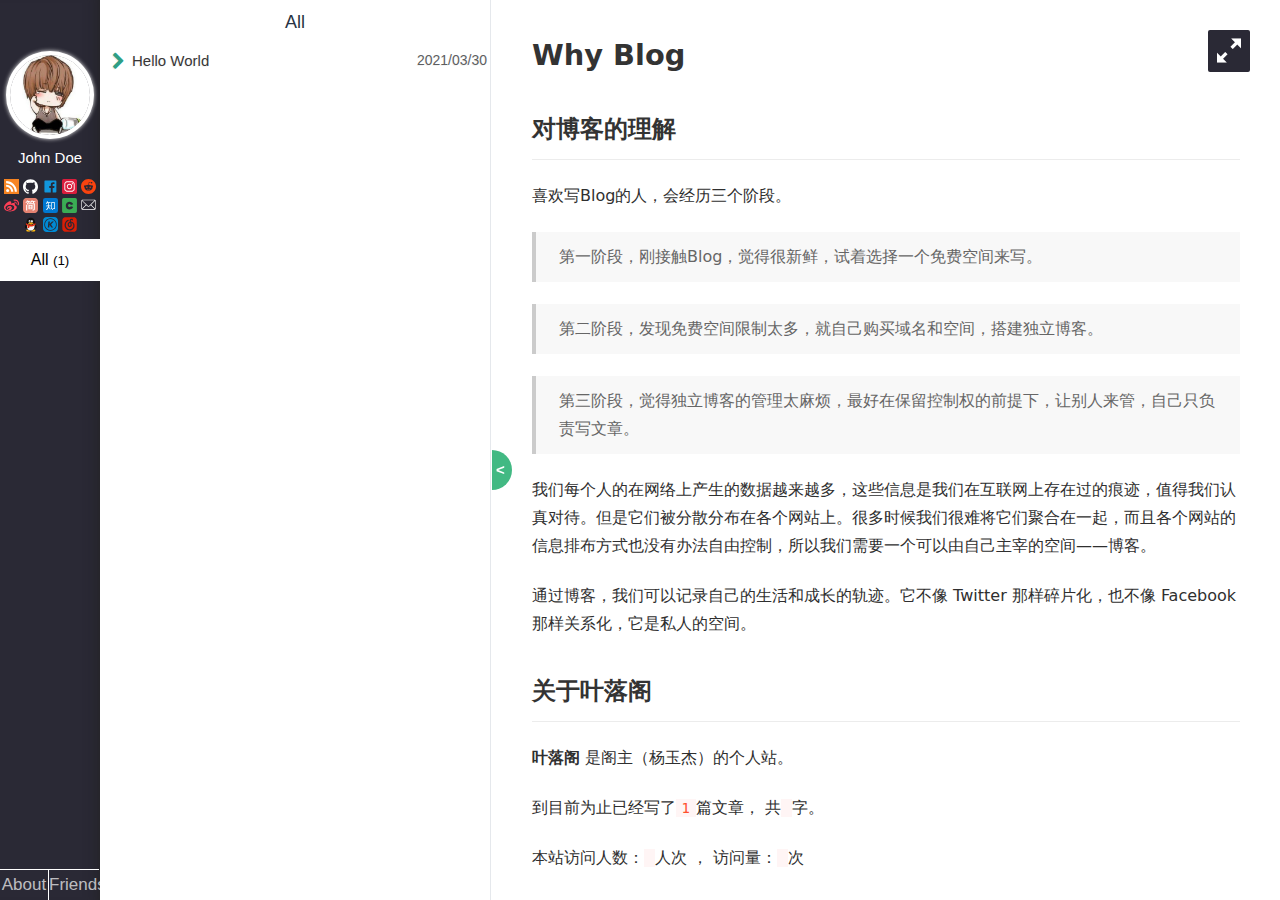
==== commit f19c941e: "Site updated: 2021-03-30 02:34:28" ====
--- a/index.html
+++ b/index.html
@@ -2,513 +2,565 @@
 <html>
 <head>
   <meta charset="utf-8">
-
-  <!-- PACE Progress Bar START -->
-  
-    
-<script src="https://raw.githubusercontent.com/HubSpot/pace/v1.0.2/pace.min.js"></script>
-
-    
-<link rel="stylesheet" href="https://github.com/HubSpot/pace/raw/master/themes/orange/pace-theme-flash.css">
-
-  
-  
-
-  <!-- PACE Progress Bar START -->
-
-  
   <title>Hexo</title>
-  <meta name="viewport" content="width=device-width, initial-scale=1, maximum-scale=1">
-  
-  
-  
-  
-  <meta property="og:type" content="website">
-<meta property="og:title" content="Hexo">
-<meta property="og:url" content="http://example.com/index.html">
+  <meta name="keywords" content="">
+  <meta name="description" content="Hexo">
+    <meta name="viewport" content="width=device-width, initial-scale=1, maximum-scale=1">
+<meta name="description" content="Welcome to Hexo! This is your very first post. Check documentation for more info. If you get any problems when using Hexo, you can find the answer in troubleshooting or you can ask me on GitHub. Quick">
+<meta property="og:type" content="article">
+<meta property="og:title" content="Hello World">
+<meta property="og:url" content="http://example.com/2021/03/30/hello-world/index.html">
 <meta property="og:site_name" content="Hexo">
+<meta property="og:description" content="Welcome to Hexo! This is your very first post. Check documentation for more info. If you get any problems when using Hexo, you can find the answer in troubleshooting or you can ask me on GitHub. Quick">
 <meta property="og:locale" content="en_US">
+<meta property="article:published_time" content="2021-03-29T17:34:15.139Z">
+<meta property="article:modified_time" content="2021-03-29T17:34:15.139Z">
 <meta property="article:author" content="John Doe">
 <meta name="twitter:card" content="summary">
-  
-    <link rel="alternate" href="/atom.xml" title="Hexo" type="application/atom+xml">
-  
-  <link rel="icon" href="/css/images/favicon.ico">
-  
-    <link href="//fonts.googleapis.com/css?family=Source+Code+Pro" rel="stylesheet" type="text/css">
-  
-  <link href="https://fonts.googleapis.com/css?family=Open+Sans|Montserrat:700" rel="stylesheet" type="text/css">
-  <link href="https://fonts.googleapis.com/css?family=Roboto:400,300,300italic,400italic" rel="stylesheet" type="text/css">
-  <link href="https://cdn.bootcss.com/font-awesome/4.6.3/css/font-awesome.min.css" rel="stylesheet">
-  <style type="text/css">
-    @font-face{font-family:futura-pt;src:url(https://use.typekit.net/af/9749f0/00000000000000000001008f/27/l?subset_id=2&fvd=n5) format("woff2");font-weight:500;font-style:normal;}
-    @font-face{font-family:futura-pt;src:url(https://use.typekit.net/af/90cf9f/000000000000000000010091/27/l?subset_id=2&fvd=n7) format("woff2");font-weight:500;font-style:normal;}
-    @font-face{font-family:futura-pt;src:url(https://use.typekit.net/af/8a5494/000000000000000000013365/27/l?subset_id=2&fvd=n4) format("woff2");font-weight:lighter;font-style:normal;}
-    @font-face{font-family:futura-pt;src:url(https://use.typekit.net/af/d337d8/000000000000000000010095/27/l?subset_id=2&fvd=i4) format("woff2");font-weight:400;font-style:italic;}</style>
-    
-  <link rel="stylesheet" id="athemes-headings-fonts-css" href="//fonts.googleapis.com/css?family=Yanone+Kaffeesatz%3A200%2C300%2C400%2C700&amp;ver=4.6.1" type="text/css" media="all">
-  
-<link rel="stylesheet" href="/css/style.css">
-
-
-  
-<script src="https://code.jquery.com/jquery-3.1.1.min.js"></script>
-
-
-  <!-- Bootstrap core CSS -->
-  <link rel="stylesheet" href="https://netdna.bootstrapcdn.com/bootstrap/3.0.2/css/bootstrap.min.css" >
-  <link rel="stylesheet" href="/css/hiero.css" >
-  <link rel="stylesheet" href="/css/glyphs.css" >
-  
-    <link rel="stylesheet" href="/css/vdonate.css" >
-  
-
-  <!-- Custom CSS -->
-  
-<link rel="stylesheet" href="/css/my.css">
-
-  <!-- Google Adsense -->
-  
-  <script async src="//pagead2.googlesyndication.com/pagead/js/adsbygoogle.js"></script>
-  <script>
-      (adsbygoogle = window.adsbygoogle || []).push({
-          google_ad_client: "ca-pub-0123456789ABCDEF",
-          enable_page_level_ads: true
-      });
-  </script>
-  
+
+
+<link rel="icon" href="/img/avatar.jpg">
+
+<link href="/css/style.css?v=1.1.0" rel="stylesheet">
+
+<link href="/css/hl_theme/atom-light.css?v=1.1.0" rel="stylesheet">
+
+<link href="//cdn.jsdelivr.net/npm/animate.css@4.1.0/animate.min.css" rel="stylesheet">
+
+<script src="//cdn.jsdelivr.net/npm/jquery@3.5.1/dist/jquery.min.js"></script>
+<script src="/js/titleTip.js?v=1.1.0" ></script>
+
+<script src="//cdn.jsdelivr.net/npm/highlightjs@9.16.2/highlight.pack.min.js"></script>
+<script>
+    hljs.initHighlightingOnLoad();
+</script>
+
+<script src="//cdn.jsdelivr.net/npm/nprogress@0.2.0/nprogress.min.js"></script>
+
+
+
+<script src="//cdn.jsdelivr.net/npm/jquery.cookie@1.4.1/jquery.cookie.min.js" ></script>
+
+<script src="/js/iconfont.js?v=1.1.0" ></script>
+
 <meta name="generator" content="Hexo 5.4.0"></head>
-
+<div style="display: none">
+  <input class="theme_disqus_on" value="false">
+  <input class="theme_preload_comment" value="">
+  <input class="theme_blog_path" value="">
+  <input id="theme_shortcut" value="true" />
+  <input id="theme_highlight_on" value="true" />
+  <input id="theme_code_copy" value="true" />
+</div>
+
+
+
+<body>
+<aside class="nav mobile">
+    <div class="nav-left">
+        <a href="/"
+   class="avatar_target">
+    <img class="avatar"
+         src="/img/avatar.jpg"/>
+</a>
+<div class="author">
+    <span>John Doe</span>
+</div>
+
+<div class="icon">
+    
+        
+            <a title="rss"
+               href="/atom.xml"
+               target="_blank">
+                
+                    <svg class="iconfont-svg" aria-hidden="true">
+                        <use xlink:href="#icon-rss"></use>
+                    </svg>
+                
+            </a>
+        
+    
+        
+            <a title="github"
+               href="https://github.com/yelog"
+               target="_blank">
+                
+                    <svg class="iconfont-svg" aria-hidden="true">
+                        <use xlink:href="#icon-github"></use>
+                    </svg>
+                
+            </a>
+        
+    
+        
+            <a title="facebook"
+               href="https://www.facebook.com/faker.tops"
+               target="_blank">
+                
+                    <svg class="iconfont-svg" aria-hidden="true">
+                        <use xlink:href="#icon-facebook"></use>
+                    </svg>
+                
+            </a>
+        
+    
+        
+    
+        
+    
+        
+            <a title="instagram"
+               href="https://www.facebook.com/faker.tops"
+               target="_blank">
+                
+                    <svg class="iconfont-svg" aria-hidden="true">
+                        <use xlink:href="#icon-instagram"></use>
+                    </svg>
+                
+            </a>
+        
+    
+        
+            <a title="reddit"
+               href="https://www.reddit.com/user/yelog/"
+               target="_blank">
+                
+                    <svg class="iconfont-svg" aria-hidden="true">
+                        <use xlink:href="#icon-reddit"></use>
+                    </svg>
+                
+            </a>
+        
+    
+        
+            <a title="weibo"
+               href="http://weibo.com/u/2307534817"
+               target="_blank">
+                
+                    <svg class="iconfont-svg" aria-hidden="true">
+                        <use xlink:href="#icon-weibo"></use>
+                    </svg>
+                
+            </a>
+        
+    
+        
+            <a title="jianshu"
+               href="https://www.jianshu.com/u/ff56736de7cf"
+               target="_blank">
+                
+                    <svg class="iconfont-svg" aria-hidden="true">
+                        <use xlink:href="#icon-jianshu"></use>
+                    </svg>
+                
+            </a>
+        
+    
+        
+            <a title="zhihu"
+               href="https://www.zhihu.com/people/jaytp/activities"
+               target="_blank">
+                
+                    <svg class="iconfont-svg" aria-hidden="true">
+                        <use xlink:href="#icon-zhihu"></use>
+                    </svg>
+                
+            </a>
+        
+    
+        
+    
+        
+            <a title="oschina"
+               href="https://my.oschina.net/yelog"
+               target="_blank">
+                
+                    <svg class="iconfont-svg" aria-hidden="true">
+                        <use xlink:href="#icon-oschina"></use>
+                    </svg>
+                
+            </a>
+        
+    
+        
+    
+        
+            <a title="email"
+               href="mailto:jaytp@qq.com"
+               target="_blank">
+                
+                    <svg class="iconfont-svg" aria-hidden="true">
+                        <use xlink:href="#icon-email"></use>
+                    </svg>
+                
+            </a>
+        
+    
+        
+            <a title="qq"
+               href="http://wpa.qq.com/msgrd?v=3&uin=872336115&site=qq&menu=yes"
+               target="_blank">
+                
+                    <svg class="iconfont-svg" aria-hidden="true">
+                        <use xlink:href="#icon-qq"></use>
+                    </svg>
+                
+            </a>
+        
+    
+        
+            <a title="kugou"
+               href="https://www.kugou.com/"
+               target="_blank">
+                
+                    <svg class="iconfont-svg" aria-hidden="true">
+                        <use xlink:href="#icon-kugou"></use>
+                    </svg>
+                
+            </a>
+        
+    
+        
+            <a title="neteasemusic"
+               href="https://music.163.com/#/user/home?id=88151013"
+               target="_blank">
+                
+                    <svg class="iconfont-svg" aria-hidden="true">
+                        <use xlink:href="#icon-neteasemusic"></use>
+                    </svg>
+                
+            </a>
+        
+    
+</div>
+
+
+
+
+<ul>
+    <li>
+        <div class="all active" data-rel="All">All
+            
+                <small>(1)</small>
+            
+        </div>
+    </li>
+    
+</ul>
+<div class="left-bottom">
+    <div class="menus">
+        
+            
+            
+            
+    </div>
+    <div>
+        
+            <a class="about  hasFriend  site_url"
+               
+               href="/about">About</a>
+        
+        <a style="width: 50%"
+                
+                                           class="friends">Friends</a>
+        
+    </div>
+</div>
+<input type="hidden" id="yelog_site_posts_number" value="1">
+
+<div style="display: none">
+    <span id="busuanzi_value_site_uv"></span>
+    <span id="busuanzi_value_site_pv"></span>
+</div>
+
+    </div>
+    <div class="nav-right">
+        <div class="friends-area">
+    <div class="friends-title">
+        Links
+        <i class="iconfont icon-left"></i>
+    </div>
+    <div class="friends-content">
+        <ul>
+            
+            <li><a target="_blank" href="http://yelog.org/">叶落阁</a></li>
+            
+        </ul>
+    </div>
+</div>
+        <div class="title-list">
+    <div class="right-top">
+        <div id="default-panel">
+            <i class="iconfont icon-search" data-title="搜索 快捷键 i"></i>
+            <div class="right-title">All</div>
+            <i class="iconfont icon-file-tree" data-title="切换到大纲视图 快捷键 w"></i>
+        </div>
+        <div id="search-panel">
+            <i class="iconfont icon-left" data-title="返回"></i>
+            <input id="local-search-input" autocomplete="off"/>
+            <label class="border-line" for="input"></label>
+            <i class="iconfont icon-case-sensitive" data-title="大小写敏感"></i>
+            <i class="iconfont icon-tag" data-title="标签"></i>
+        </div>
+        <div id="outline-panel" style="display: none">
+            <div class="right-title">大纲</div>
+            <i class="iconfont icon-list" data-title="切换到文章列表"></i>
+        </div>
+    </div>
+
+    <div class="tags-list">
+    <input id="tag-search" />
+    <div class="tag-wrapper">
+        
+    </div>
+
+</div>
+
+    
+    <nav id="title-list-nav">
+        
+        <a  class="All "
+           href="/2021/03/30/hello-world/"
+           data-tag=""
+           data-author="" >
+            <span class="post-title" title="Hello World">Hello World</span>
+            <span class="post-date" title="2021-03-30 01:34:15">2021/03/30</span>
+        </a>
+        
+        <div id="no-item-tips">
+
+        </div>
+    </nav>
+    <div id="outline-list">
+    </div>
+</div>
+
+    </div>
+    <div class="hide-list">
+        <div class="semicircle" data-title="切换全屏 快捷键 s">
+            <div class="brackets first"><</div>
+            <div class="brackets">&gt;</div>
+        </div>
+    </div>
+</aside>
+<div id="post" class="index">
+    <div class="pjax">
+        <article class="index">
+            <div class="toc-ref">
+    
+        <ol class="toc"><li class="toc-item toc-level-1"><a class="toc-link" href="#Why-Blog"><span class="toc-text">Why Blog</span></a><ol class="toc-child"><li class="toc-item toc-level-2"><a class="toc-link" href="#%E5%AF%B9%E5%8D%9A%E5%AE%A2%E7%9A%84%E7%90%86%E8%A7%A3"><span class="toc-text">对博客的理解</span></a></li><li class="toc-item toc-level-2"><a class="toc-link" href="#%E5%85%B3%E4%BA%8E%E5%8F%B6%E8%90%BD%E9%98%81"><span class="toc-text">关于叶落阁</span></a></li><li class="toc-item toc-level-2"><a class="toc-link" href="#%E5%8D%9A%E5%AE%A2%E5%B9%B3%E5%8F%B0"><span class="toc-text">博客平台</span></a></li></ol></li></ol>
+    
+<style>
+    .left-col .switch-btn,
+    .left-col .switch-area {
+        display: none;
+    }
+    .toc-level-3 i,
+    .toc-level-3 ol {
+        display: none !important;
+    }
+</style>
+</div>
+            <h1 id="Why-Blog"><a href="#Why-Blog" class="headerlink" title="Why Blog"></a>Why Blog</h1><h2 id="对博客的理解"><a href="#对博客的理解" class="headerlink" title="对博客的理解"></a>对博客的理解</h2><p>喜欢写Blog的人，会经历三个阶段。</p>
+<blockquote>
+<p>第一阶段，刚接触Blog，觉得很新鲜，试着选择一个免费空间来写。</p>
+</blockquote>
+<blockquote>
+<p>第二阶段，发现免费空间限制太多，就自己购买域名和空间，搭建独立博客。</p>
+</blockquote>
+<blockquote>
+<p>第三阶段，觉得独立博客的管理太麻烦，最好在保留控制权的前提下，让别人来管，自己只负责写文章。</p>
+</blockquote>
+<p>我们每个人的在网络上产生的数据越来越多，这些信息是我们在互联网上存在过的痕迹，值得我们认真对待。但是它们被分散分布在各个网站上。很多时候我们很难将它们聚合在一起，而且各个网站的信息排布方式也没有办法自由控制，所以我们需要一个可以由自己主宰的空间——博客。</p>
+<p>通过博客，我们可以记录自己的生活和成长的轨迹。它不像 Twitter 那样碎片化，也不像 Facebook 那样关系化，它是私人的空间。</p>
+<h2 id="关于叶落阁"><a href="#关于叶落阁" class="headerlink" title="关于叶落阁"></a>关于叶落阁</h2><p><strong>叶落阁</strong> 是阁主（杨玉杰）的个人站。</p>
+<p>到目前为止已经写了<code class="article_number"></code>篇文章， 共<code class="site_word_count"></code>字。</p>
+<p>本站访问人数：<code class="site_uv"></code>人次 ， 访问量：<code class="site_pv"></code>次</p>
+<h2 id="博客平台"><a href="#博客平台" class="headerlink" title="博客平台"></a>博客平台</h2><p>这个博客通过 <a target="_blank" rel="noopener" href="https://hexo.io/">Hexo</a> 生成，部署在 <a target="_blank" rel="noopener" href="https://pages.github.com/">GitHub Pages</a>主题 <a target="_blank" rel="noopener" href="https://github.com/yelog/hexo-theme-3-hexo">3-hexo</a> 已经在github上开源</p>
+<p><code>3-hexo</code> 主题使用交流可以加 Q群: <a target="_blank" href="//shang.qq.com/wpa/qunwpa?idkey=e8cf083cc097141eaf323396f1766809b8e90ff00c67bb441898f672892f6904"><img data-ignore border="0" src="//pub.idqqimg.com/wpa/images/group.png" alt="3-hexo使用交流" title="3-hexo使用交流"></a></p>
+<p>主要功能：</p>
+<ul>
+<li>搜索支持文章标题、标签(#标签)、作者(@作者)</li>
+<li>pad/手机等移动端适配</li>
+<li>页面全局快捷键 <a target="_blank" rel="noopener" href='http://yelog.org/2017/03/24/3-hexo-shortcuts/'>3-hexo快捷键说明</a></li>
+</ul>
+
+        </article>
+        
+        <p>
+            <a  class="dashang" onclick="dashangToggle()">赏</a>
+        </p>
+        
+        
+    </div>
+    <div class="copyright">
+        <p class="footer-entry">
+    ©2016-2020 Yelog
+</p>
+<p class="footer-entry">Built with <a href="https://hexo.io/" target="_blank">Hexo</a> and <a href="https://github.com/yelog/hexo-theme-3-hexo" target="_blank">3-hexo</a> theme</p>
+
+    </div>
+</div>
+<div class="full-toc">
+    <button class="full" data-title="切换全屏 快捷键 s"><span class="min "></span></button>
+<a class="" id="rocket" ></a>
+
+</div>
+
+<div class="hide_box" onclick="dashangToggle()"></div>
+<div class="shang_box">
+    <a class="shang_close"  onclick="dashangToggle()">×</a>
+    <div class="shang_tit">
+        <p>Help us with donation</p>
+    </div>
+    <div class="shang_payimg">
+        <div class="pay_img">
+            <img src="/img/alipay.jpg" class="alipay" title="扫码支持">
+            <img src="/img/weixin.jpg" class="weixin" title="扫码支持">
+        </div>
+    </div>
+    <div class="shang_payselect">
+        <span><label><input type="radio" name="pay" checked value="alipay">alipay</label></span><span><label><input type="radio" name="pay" value="weixin">weixin</label></span>
+    </div>
+</div>
+
+
+</body>
+<script src="/js/jquery.pjax.js?v=1.1.0" ></script>
+
+<script src="/js/script.js?v=1.1.0" ></script>
 <script>
-var themeMenus = {};
-
-  themeMenus["/"] = "Home"; 
-
-  themeMenus["/archives"] = "Archives"; 
-
-  themeMenus["/categories"] = "Categories"; 
-
-  themeMenus["/tags"] = "Tags"; 
-
-  themeMenus["/about"] = "About"; 
+    var img_resize = 'default';
+    function initArticle() {
+        /*渲染对应的表格样式*/
+        
+            $("#post .pjax table").addClass("green_title");
+        
+
+        /*渲染打赏样式*/
+        
+        $("input[name=pay]").on("click", function () {
+            if($("input[name=pay]:checked").val()=="weixin"){
+                $(".shang_box .shang_payimg .pay_img").addClass("weixin_img");
+            } else {
+                $(".shang_box .shang_payimg .pay_img").removeClass("weixin_img");
+            }
+        })
+        
+
+        /*高亮代码块行号*/
+        
+
+        /*访问数量*/
+        
+        $.getScript("//busuanzi.ibruce.info/busuanzi/2.3/busuanzi.pure.mini.js");
+        
+
+        /*代码高亮，行号对齐*/
+        $('.pre-numbering').css('line-height',$('.has-numbering').css('line-height'));
+
+        
+        
+    }
+
+    /*打赏页面隐藏与展示*/
+    
+    function dashangToggle() {
+        $(".shang_box").fadeToggle();
+        $(".hide_box").fadeToggle();
+    }
+    
 
 </script>
 
-
-  <body>
-
-
-  <header id="allheader" class="site-header" role="banner">
-  <div class="clearfix container">
-      <div class="site-branding">
-
-          <h1 class="site-title">
-            
-              <a href="/" title="Hexo" rel="home"> Hexo </a>
-            
-          </h1>
-
-          
-            
-          <nav id="main-navigation" class="main-navigation" role="navigation">
-            <a class="nav-open">Menu</a>
-            <a class="nav-close">Close</a>
-            <div class="clearfix sf-menu">
-
-              <ul id="main-nav" class="nmenu sf-js-enabled">
-                    
-                      <li class="menu-item menu-item-type-custom menu-item-object-custom menu-item-home menu-item-1663"> <a class="" href="/">Home</a> </li>
-                    
-                      <li class="menu-item menu-item-type-custom menu-item-object-custom menu-item-home menu-item-1663"> <a class="" href="/archives">Archives</a> </li>
-                    
-                      <li class="menu-item menu-item-type-custom menu-item-object-custom menu-item-home menu-item-1663"> <a class="" href="/categories">Categories</a> </li>
-                    
-                      <li class="menu-item menu-item-type-custom menu-item-object-custom menu-item-home menu-item-1663"> <a class="" href="/tags">Tags</a> </li>
-                    
-                      <li class="menu-item menu-item-type-custom menu-item-object-custom menu-item-home menu-item-1663"> <a class="" href="/about">About</a> </li>
-                    
-              </ul>
-            </div>
-          </nav>
-
-
-      </div>
-  </div>
-</header>
-
-
-  <div id="originBgDiv" style="background: #fff; width: 100%;">
-
-      <div style="max-height:600px; overflow: hidden;  display: flex; display: -webkit-flex; align-items: center;">
-        <img id="originBg" width="100%" alt="" src="">
-      </div>
-
-  </div>
-
-  <script>
-  function setAboutIMG(){
-      var imgUrls = "css/images/pose.jpg,https://source.unsplash.com/collection/954550/1920x1080".split(",");
-      var random = Math.floor((Math.random() * imgUrls.length ));
-      if (imgUrls[random].startsWith('http') || imgUrls[random].indexOf('://') >= 0) {
-        document.getElementById("originBg").src=imgUrls[random];
-      } else {
-        document.getElementById("originBg").src='/' + imgUrls[random];
-      }
-  }
-  bgDiv=document.getElementById("originBgDiv");
-  if(location.pathname.match('about')){
-    setAboutIMG();
-    bgDiv.style.display='block';
-  }else{
-    bgDiv.style.display='none';
-  }
-  </script>
-
-
-
-  <div id="container">
-    <div id="wrap">
-            
-      <div id="content" class="outer">
-        
-          <section id="main">
-  
-    <article id="post-hello-world"  class="article article-type-post" itemscope itemprop="blogPost" >
-  <div id="articleInner" class="clearfix post-1016 post type-post status-publish format-standard has-post-thumbnail hentry category-template-2 category-uncategorized tag-codex tag-edge-case tag-featured-image tag-image tag-template">
-    
-    
-      <header class="article-header">
-        
-  
-    <h1 class="thumb" itemprop="name">
-      <a class="article-title" href="/2021/03/30/hello-world/">Hello World</a>
-    </h1>
-  
-
-      </header>
-    
-    <div class="article-meta">
-      
-	Posted on <a href="/2021/03/30/hello-world/" class="article-date">
-	  <time datetime="2021-03-29T17:34:15.139Z" itemprop="datePublished">March 30, 2021</time>
-	</a>
-
-      
-    </div>
-    <div class="article-entry" itemprop="articleBody">
-      
-        <p>Welcome to <a target="_blank" rel="noopener" href="https://hexo.io/">Hexo</a>! This is your very first post. Check <a target="_blank" rel="noopener" href="https://hexo.io/docs/">documentation</a> for more info. If you get any problems when using Hexo, you can find the answer in <a target="_blank" rel="noopener" href="https://hexo.io/docs/troubleshooting.html">troubleshooting</a> or you can ask me on <a target="_blank" rel="noopener" href="https://github.com/hexojs/hexo/issues">GitHub</a>.</p>
-<h2 id="Quick-Start"><a href="#Quick-Start" class="headerlink" title="Quick Start"></a>Quick Start</h2><h3 id="Create-a-new-post"><a href="#Create-a-new-post" class="headerlink" title="Create a new post"></a>Create a new post</h3><figure class="highlight bash"><table><tr><td class="gutter"><pre><span class="line">1</span><br></pre></td><td class="code"><pre><span class="line">$ hexo new <span class="string">&quot;My New Post&quot;</span></span><br></pre></td></tr></table></figure>
-
-<p>More info: <a target="_blank" rel="noopener" href="https://hexo.io/docs/writing.html">Writing</a></p>
-<h3 id="Run-server"><a href="#Run-server" class="headerlink" title="Run server"></a>Run server</h3><figure class="highlight bash"><table><tr><td class="gutter"><pre><span class="line">1</span><br></pre></td><td class="code"><pre><span class="line">$ hexo server</span><br></pre></td></tr></table></figure>
-
-<p>More info: <a target="_blank" rel="noopener" href="https://hexo.io/docs/server.html">Server</a></p>
-<h3 id="Generate-static-files"><a href="#Generate-static-files" class="headerlink" title="Generate static files"></a>Generate static files</h3><figure class="highlight bash"><table><tr><td class="gutter"><pre><span class="line">1</span><br></pre></td><td class="code"><pre><span class="line">$ hexo generate</span><br></pre></td></tr></table></figure>
-
-<p>More info: <a target="_blank" rel="noopener" href="https://hexo.io/docs/generating.html">Generating</a></p>
-<h3 id="Deploy-to-remote-sites"><a href="#Deploy-to-remote-sites" class="headerlink" title="Deploy to remote sites"></a>Deploy to remote sites</h3><figure class="highlight bash"><table><tr><td class="gutter"><pre><span class="line">1</span><br></pre></td><td class="code"><pre><span class="line">$ hexo deploy</span><br></pre></td></tr></table></figure>
-
-<p>More info: <a target="_blank" rel="noopener" href="https://hexo.io/docs/one-command-deployment.html">Deployment</a></p>
-
-      
-    </div>
-    <footer class="entry-meta entry-footer">
-      
-      
-      
-            
-      
-    </footer>
-  </div>
-  
-</article>
-
-<!-- Table of Contents -->
-
-    
-
-  
-
-
-</section>
-          <aside id="sidebar">
-  
-    <div class="widget-wrap" style="margin: 20px 0;">
-	<div id="search-form-wrap">
-
-    <form class="search-form">
-        <label style="width: 75%;">
-            <span class="screen-reader-text">Search for:</span>
-            <input type="search" class="search-field" style="height: 42px;" placeholder=" Search…" value="" name="s" title="Search for:">
-        </label>
-        <input type="submit" class="search-form-submit" value="Search">
-    </form>
-    <div class="ins-search">
-    <div class="ins-search-mask"></div>
-    <div class="ins-search-container">
-        <div class="ins-input-wrapper">
-            <input type="text" class="ins-search-input" placeholder="Type something..."/>
-            <span class="ins-close ins-selectable"><i class="fa fa-times-circle"></i></span>
-        </div>
-        <div class="ins-section-wrapper">
-            <div class="ins-section-container"></div>
-        </div>
-    </div>
-</div>
-<script>
-(function (window) {
-    var INSIGHT_CONFIG = {
-        TRANSLATION: {
-            POSTS: 'Posts',
-            PAGES: 'Pages',
-            CATEGORIES: 'Categories',
-            TAGS: 'Tags',
-            UNTITLED: '(Untitled)',
-        },
-        ROOT_URL: '/',
-        CONTENT_URL: '/content.json',
-    };
-    window.INSIGHT_CONFIG = INSIGHT_CONFIG;
-})(window);
-</script>
-
-<script src="/js/insight.js"></script>
-
-
-</div>
-</div>
-  
-    
-  <div class="widget-wrap">
-    <h3 class="widget-title">Connect With Us</h3>
-    <div class="widget widget_athemes_social_icons">
-
-    	<ul class="clearfix widget-social-icons">   
-    	
-          
-     			  <li><a target="_blank" rel="noopener" href="https://github.com/iTimeTraveler" title="Github"><i class="fa fa-github" aria-hidden="true"></i></a></li> 
-          
-   		
-          
-     			  <li><a target="_blank" rel="noopener" href="http://www.yoursite.com" title="Weibo"><i class="fa fa-weibo" aria-hidden="true"></i></a></li> 
-          
-   		
-          
-     			  <li><a href="" title="Twitter"><i class="fa fa-twitter" aria-hidden="true"></i></a></li> 
-          
-   		
-          
-     			  <li><a href="" title="Facebook"><i class="fa fa-facebook" aria-hidden="true"></i></a></li> 
-          
-   		
-          
-     			  <li><a href="" title="Google-plus"><i class="fa fa-google-plus" aria-hidden="true"></i></a></li> 
-          
-   		
-          
-     			  <li><a href="" title="Instagram"><i class="fa fa-instagram" aria-hidden="true"></i></a></li> 
-          
-   		
-          
-     			  <li><a href="" title="Pinterest"><i class="fa fa-pinterest" aria-hidden="true"></i></a></li> 
-          
-   		
-          
-     			  <li><a href="" title="Flickr"><i class="fa fa-flickr" aria-hidden="true"></i></a></li> 
-          
-   		
-          
-            <li><a href="mailto:?subject=请联系我&body=我能帮你什么" title="email"><i class="fa fa-envelope" aria-hidden="true"></i></a></li> 
-          
-   		
-   		</ul>
-
-
-   		<!--
-   		<ul class="clearfix widget-social-icons">   		
-   		<li class="widget-si-twitter"><a target="_blank" rel="noopener" href="http://twitter.com" title="Twitter"><i class="ico-twitter"></i></a></li> 
-		<li class="widget-si-facebook"><a target="_blank" rel="noopener" href="http://facebook.com" title="Facebook"><i class="ico-facebook"></i></a></li>
-			<li class="widget-si-gplus"><a target="_blank" rel="noopener" href="http://plus.google.com" title="Google+"><i class="ico-gplus"></i></a></li>
-			<li class="widget-si-pinterest"><a target="_blank" rel="noopener" href="http://pinterest.com" title="Pinterest"><i class="ico-pinterest"></i></a></li>
-			<li class="widget-si-flickr"><a target="_blank" rel="noopener" href="http://flickr.com" title="Flickr"><i class="ico-flickr"></i></a></li>
-			<li class="widget-si-instagram"><a target="_blank" rel="noopener" href="http://instagram.com" title="Instagram"><i class="ico-instagram"></i></a></li>
-		</ul> -->
-
-    </div>
-  </div>
-
-
-  
-    
-  <div class="widget_athemes_tabs">
-    <ul id="widget-tab" class="clearfix widget-tab-nav">
-      <li class="active"><a>Recent Posts</a></li>
-    </ul>
-    <div class="widget">
-      <ul>
-        
-          <li class="clearfix">
-
-            
-              <div class="widget-entry-summary" style="margin: 0;">
-            
-
-              <h6 style="margin: 0;"><a href="/2021/03/30/hello-world/">Hello World</a></h6>
-              <span>March 30, 2021</span>
-            </div>
-
-          </li>
-        
-      </ul>
-    </div>
-  </div>
-
-  
-    
-
-  
-    
-
-  
-    
-  
-    
-  <div class="widget-wrap">
-    <h3 class="widget-title">Archives</h3>
-
-    <div class="widget">
-      <ul class="archive-list"><li class="archive-list-item"><a class="archive-list-link" href="/archives/2021/03/">March 2021</a><span class="archive-list-count">1</span></li></ul>
-    </div>
-  </div>
-
-
-  
-</aside>
-        
-      </div>
-      <footer id="footer" class="site-footer">
-  
-
-  <div class="clearfix container">
-      <div class="site-info">
-	      &copy; 2021 Hexo All Rights Reserved.
-          
-            <span id="busuanzi_container_site_uv">
-              本站访客数<span id="busuanzi_value_site_uv"></span>人次  
-              本站总访问量<span id="busuanzi_value_site_pv"></span>次
-            </span>
-          
-      </div>
-      <div class="site-credit">
-        Theme by <a href="https://github.com/iTimeTraveler/hexo-theme-hiero" target="_blank">hiero</a>
-      </div>
-  </div>
-</footer>
-
-
-<!-- min height -->
-
-<script>
-    var contentdiv = document.getElementById("content");
-
-    contentdiv.style.minHeight = document.body.offsetHeight - document.getElementById("allheader").offsetHeight - document.getElementById("footer").offsetHeight + "px";
-</script>
-
-<!-- Custome JS -->
-
-<script src="/js/my.js"></script>
-
-    </div>
-    <!-- <nav id="mobile-nav">
-  
-    <a href="/" class="mobile-nav-link">Home</a>
-  
-    <a href="/archives" class="mobile-nav-link">Archives</a>
-  
-    <a href="/categories" class="mobile-nav-link">Categories</a>
-  
-    <a href="/tags" class="mobile-nav-link">Tags</a>
-  
-    <a href="/about" class="mobile-nav-link">About</a>
-  
-</nav> -->
-    
-
-<!-- mathjax config similar to math.stackexchange -->
-
-<script type="text/x-mathjax-config">
-  MathJax.Hub.Config({
-    tex2jax: {
-      inlineMath: [ ['$','$'], ["\\(","\\)"] ],
-      processEscapes: true
-    }
-  });
-</script>
-
-<script type="text/x-mathjax-config">
-    MathJax.Hub.Config({
-      tex2jax: {
-        skipTags: ['script', 'noscript', 'style', 'textarea', 'pre', 'code']
-      }
-    });
-</script>
-
-<script type="text/x-mathjax-config">
-    MathJax.Hub.Queue(function() {
-        var all = MathJax.Hub.getAllJax(), i;
-        for(i=0; i < all.length; i += 1) {
-            all[i].SourceElement().parentNode.className += ' has-jax';
-        }
-    });
-</script>
-
-<script type="text/javascript" src="https://cdnjs.cloudflare.com/ajax/libs/mathjax/2.7.4/MathJax.js?config=TeX-AMS-MML_HTMLorMML">
-</script>
-
-
-
-  
-<link rel="stylesheet" href="https://cdnjs.cloudflare.com/ajax/libs/fancybox/2.1.5/jquery.fancybox.min.css">
-
-  
-<script src="https://cdnjs.cloudflare.com/ajax/libs/fancybox/2.1.5/jquery.fancybox.min.js"></script>
-
-
-
-
-<script src="/js/scripts.js"></script>
-
-
-<script src="https://stackpath.bootstrapcdn.com/bootstrap/3.3.7/js/bootstrap.min.js"></script>
-
-
-<script src="/js/main.js"></script>
-
-
-
-
-
-
-
-
-  <div style="display: none;">
-    <script src="https://s95.cnzz.com/z_stat.php?id=1260716016&web_id=1260716016" language="JavaScript"></script>
-  </div>
-
-
-
-	<script async src="https://dnqof95d40fo6.cloudfront.net/atw7f8.js">
-	</script>
-
-
-
-
-
-
-  </div>
-
-  <a id="rocket" href="#top" class=""></a>
-  <script type="text/javascript" src="/js/totop.js" async=""></script>
-</body>
+<!--加入行号的高亮代码块样式-->
+
+<!--自定义样式设置-->
+<style>
+    
+    
+    .nav {
+        width: 542px;
+    }
+    .nav.fullscreen {
+        margin-left: -542px;
+    }
+    .nav-left {
+        width: 120px;
+    }
+    
+    
+    @media screen and (max-width: 1468px) {
+        .nav {
+            width: 492px;
+        }
+        .nav.fullscreen {
+            margin-left: -492px;
+        }
+        .nav-left {
+            width: 100px;
+        }
+    }
+    
+    
+    @media screen and (max-width: 1024px) {
+        .nav {
+            width: 492px;
+            margin-left: -492px
+        }
+        .nav.fullscreen {
+            margin-left: 0;
+        }
+    }
+    
+    @media screen and (max-width: 426px) {
+        .nav {
+            width: 100%;
+        }
+        .nav-left {
+            width: 100%;
+        }
+    }
+    
+    
+    .nav-right .title-list nav a .post-title, .nav-right .title-list #local-search-result a .post-title {
+        color: #383636;
+    }
+    
+    
+    .nav-right .title-list nav a .post-date, .nav-right .title-list #local-search-result a .post-date {
+        color: #5e5e5f;
+    }
+    
+    
+    .nav-right nav a.hover, #local-search-result a.hover{
+        background-color: #e2e0e0;
+    }
+    
+    
+
+    /*列表样式*/
+    
+
+    /* 背景图样式 */
+    
+    
+
+
+    /*引用块样式*/
+    
+
+    /*文章列表背景图*/
+    
+
+    
+</style>
+
+
+
+
+
+
+
 </html>
--- a/css/style.css
+++ b/css/style.css
@@ -1,1769 +1,2062 @@
+#comments {
+  padding: 2.5em;
+  background: #fff;
+}
+#comments .comment-bar {
+  display: block;
+  cursor: pointer;
+  background: rgba(255,255,255,0.3);
+  padding: 0.5rem;
+  -webkit-box-shadow: 3px 2px 8px rgba(0,0,0,0.07);
+  box-shadow: 3px 2px 8px rgba(0,0,0,0.07);
+  text-align: center;
+  font-size: 2rem;
+}
+#comments .comment-bar a {
+  display: inline-block;
+  width: 3em;
+  text-decoration: none;
+  outline-width: 0;
+  color: #258fb8;
+  outline: none;
+}
+#comments .comment-bar a .fa.pulse {
+  -webkit-animation-name: pulse;
+  animation-name: pulse;
+}
+#comments .comment-bar a .fa.animated {
+  -webkit-animation-duration: 1s;
+  animation-duration: 1s;
+  -webkit-animation-fill-mode: both;
+  animation-fill-mode: both;
+}
+#comments .comment-bar a .fa.animated.infinite {
+  -webkit-animation-iteration-count: infinite;
+  animation-iteration-count: infinite;
+}
+#comments .comment-bar a .fa:before {
+  content: "\f27b";
+}
+#comments .comment-bar a .fa.fa-spinner {
+  display: none;
+}
+.shang_box {
+  width: 540px;
+  height: 450px;
+  padding: 10px;
+  background-color: #3f3f3f;
+  -webkit-border-radius: 10px;
+  border-radius: 10px;
+  position: fixed;
+  z-index: 41;
+  left: 50%;
+  top: 50%;
+  margin-left: -280px;
+  margin-top: -225px;
+  border: 1px dotted #000;
+  display: none;
+}
+.shang_box .shang_close {
+  position: absolute;
+  display: inline-block;
+  font-weight: 200;
+  font-size: 50px;
+  right: 19px;
+  outline: none;
+  text-shadow: none;
+  color: #4094c7;
+}
+.shang_box .shang_tit {
+  width: 100%;
+  font-family: Roboto, "Roboto", serif;
+  height: 75px;
+  text-align: center;
+  line-height: 66px;
+  color: #fff;
+  font-size: 30px;
+  margin-top: 7px;
+  margin-right: 2px;
+}
+.shang_box .shang_payimg {
+  width: 255px;
+  height: 255px;
+  padding: 10px;
+  border: 6px solid #4094c7;
+  margin: 0 auto;
+  -webkit-border-radius: 3px;
+  border-radius: 3px;
+  overflow: hidden;
+}
+.shang_box .shang_payimg .pay_img {
+  width: 535px;
+  vertical-align: middle;
+  transition: margin-left 0.5s;
+}
+.shang_box .shang_payimg .pay_img.weixin_img {
+  margin-left: -280px;
+}
+.shang_box .shang_payimg .pay_img img {
+  width: 255px;
+}
+.shang_box .shang_payimg .pay_img img.weixin {
+  margin: auto 0 auto 16px;
+  display: block;
+  float: right;
+}
+.shang_box .shang_payselect {
+  font-size: 20px;
+  color: #fff;
+  text-align: center;
+  margin: 0 auto;
+  margin-top: 20px;
+  height: 60px;
+  width: 320px;
+}
+.shang_box .shang_payselect input[type=radio],
+.shang_box .shang_payselect label {
+  cursor: pointer;
+}
+.hide_box {
+  z-index: 40;
+  background: #000;
+  opacity: 0.5;
+  -moz-opacity: 0.5;
+  left: 0;
+  top: 0;
+  bottom: 0;
+  right: 0;
+  height: 100%;
+  width: 100%;
+  position: fixed;
+  display: none;
+}
+@-webkit-keyframes fadeIns {
+  from {
+    -webkit-transform: translateY(30px);
+    opacity: 0;
+  }
+  to {
+    -webkit-transform: translateY(0);
+    opacity: 1;
+  }
+}
+@-moz-keyframes fadeIns {
+  from {
+    -moz-transform: translateY(30px);
+    opacity: 0;
+  }
+  to {
+    -moz-transform: translateY(0);
+    opacity: 1;
+  }
+}
+@-ms-keyframes fadeIns {
+  from {
+    -ms-transform: translateY(30px);
+    opacity: 0;
+  }
+  to {
+    -ms-transform: translateY(0);
+    opacity: 1;
+  }
+}
+@-o-keyframes fadeIns {
+  from {
+    -o-transform: translateY(30px);
+    opacity: 0;
+  }
+  to {
+    -o-transform: translateY(0);
+    opacity: 1;
+  }
+}
+@-webkit-keyframes fadeOuts {
+  from {
+    -webkit-transform: translateY(0);
+    opacity: 1;
+  }
+  to {
+    -webkit-transform: translateY(-30px);
+    opacity: 0;
+  }
+}
+@-moz-keyframes fadeOuts {
+  from {
+    -moz-transform: translateY(0);
+    opacity: 1;
+  }
+  to {
+    -moz-transform: translateY(-30px);
+    opacity: 0;
+  }
+}
+@-ms-keyframes fadeOuts {
+  from {
+    -ms-transform: translateY(0);
+    opacity: 1;
+  }
+  to {
+    -ms-transform: translateY(-30px);
+    opacity: 0;
+  }
+}
+@-o-keyframes fadeOuts {
+  from {
+    -o-transform: translateY(0);
+    opacity: 1;
+  }
+  to {
+    -o-transform: translateY(-30px);
+    opacity: 0;
+  }
+}
+@-moz-keyframes fadeIns {
+  from {
+    transform: translateY(30px);
+    opacity: 0;
+  }
+  to {
+    transform: translateY(0);
+    opacity: 1;
+  }
+}
+@-webkit-keyframes fadeIns {
+  from {
+    transform: translateY(30px);
+    opacity: 0;
+  }
+  to {
+    transform: translateY(0);
+    opacity: 1;
+  }
+}
+@-o-keyframes fadeIns {
+  from {
+    transform: translateY(30px);
+    opacity: 0;
+  }
+  to {
+    transform: translateY(0);
+    opacity: 1;
+  }
+}
+@keyframes fadeIns {
+  from {
+    transform: translateY(30px);
+    opacity: 0;
+  }
+  to {
+    transform: translateY(0);
+    opacity: 1;
+  }
+}
+@-moz-keyframes fadeOuts {
+  from {
+    transform: translateY(0);
+    opacity: 1;
+  }
+  to {
+    transform: translateY(-30px);
+    opacity: 0;
+  }
+}
+@-webkit-keyframes fadeOuts {
+  from {
+    transform: translateY(0);
+    opacity: 1;
+  }
+  to {
+    transform: translateY(-30px);
+    opacity: 0;
+  }
+}
+@-o-keyframes fadeOuts {
+  from {
+    transform: translateY(0);
+    opacity: 1;
+  }
+  to {
+    transform: translateY(-30px);
+    opacity: 0;
+  }
+}
+@keyframes fadeOuts {
+  from {
+    transform: translateY(0);
+    opacity: 1;
+  }
+  to {
+    transform: translateY(-30px);
+    opacity: 0;
+  }
+}
+@font-face {
+  font-family: 'icomoon';
+  src: url("fonts/icomoon.eot?ul7tfk");
+  src: url("fonts/icomoon.eot?ul7tfk#iefix") format('embedded-opentype'), url("fonts/icomoon.ttf?ul7tfk") format('truetype'), url("fonts/icomoon.woff?ul7tfk") format('woff'), url("fonts/icomoon.svg?ul7tfk#icomoon") format('svg');
+  font-weight: normal;
+  font-style: normal;
+}
+.article .article-meta .date:before,
+.nav-right nav a:before,
+#local-search-result a:before,
+.nav-right form .cross:before,
+.full-toc .full .min:before,
+.full-toc .full .max:before,
+.full-toc .post-toc-menu .post-toc-menu-icons:before,
+.nav-left .icon a:before,
+#post .pjax article .article-meta .top:before,
+.article .article-meta .author:before,
+.full-toc #rocket:before,
+.full-toc #rocket:after,
+.nav-right .back-title-list:before {
+  margin-right: 0.2em;
+  font-family: 'icomoon' !important;
+  speak: none;
+  font-style: normal;
+  font-weight: normal;
+  font-variant: normal;
+  text-transform: none;
+  line-height: 1;
+  -webkit-font-smoothing: antialiased;
+}
+@font-face {
+  font-family: 'iconfont'; /* project id 236002 */
+  src: url("//at.alicdn.com/t/font_236002_600u3zzht94.eot");
+  src: url("//at.alicdn.com/t/font_236002_600u3zzht94.eot?#iefix") format('embedded-opentype'), url("//at.alicdn.com/t/font_236002_600u3zzht94.woff2") format('woff2'), url("//at.alicdn.com/t/font_236002_600u3zzht94.woff") format('woff'), url("//at.alicdn.com/t/font_236002_600u3zzht94.ttf") format('truetype'), url("//at.alicdn.com/t/font_236002_600u3zzht94.svg#iconfont") format('svg');
+}
+.iconfont {
+  font-family: "iconfont", "custom-iconfont" !important;
+  font-size: 16px;
+  font-style: normal;
+  -webkit-font-smoothing: antialiased;
+  -moz-osx-font-smoothing: grayscale;
+}
+.icon-clock:before {
+  content: "\e787";
+}
+.icon-search:before {
+  content: "\e60f";
+}
+.icon-email:before {
+  content: "\e665";
+}
+.icon-cancle:before {
+  content: "\e602";
+}
+.icon-right:before {
+  content: "\e65b";
+}
+.icon-tag:before {
+  content: "\e603";
+}
+.icon-rss:before {
+  content: "\e611";
+}
+.icon-csdn:before {
+  content: "\e601";
+}
+.icon-juejin:before {
+  content: "\e605";
+}
+.icon-twitter:before {
+  content: "\e659";
+}
+.icon-github:before {
+  content: "\e600";
+}
+.icon-jianshu:before {
+  content: "\e68a";
+}
+.icon-zhihu:before {
+  content: "\e6c2";
+}
+.icon-facebook:before {
+  content: "\e604";
+}
+.icon-linkedin:before {
+  content: "\e64d";
+}
+.icon-instagram:before {
+  content: "\e66c";
+}
+.icon-weibo:before {
+  content: "\e698";
+}
+.icon-oschina:before {
+  content: "\e606";
+}
+.icon-reddit:before {
+  content: "\e60c";
+}
+.icon-qq:before {
+  content: "\e626";
+}
+.icon-kugou:before {
+  content: "\e6ce";
+}
+.icon-file-tree:before {
+  content: "\e6a6";
+}
+.icon-left:before {
+  content: "\e624";
+}
+.icon-list:before {
+  content: "\e619";
+}
+.icon-category:before {
+  content: "\e62c";
+}
+.icon-tag:before {
+  content: "\e7a3";
+}
+.icon-case-sensitive:before {
+  content: "\e612";
+}
+.neteasemusic:before {
+  content: "\e607";
+}
+.iconfont-svg {
+  width: 1em;
+  height: 1em;
+  vertical-align: -0.15em;
+  fill: currentColor;
+  overflow: hidden;
+}
+.full-toc .full {
+  display: block;
+  position: fixed;
+  top: 30px;
+  right: 40px;
+  z-index: 31;
+  width: 42px;
+  height: 42px;
+  padding: 0;
+  background: transparent;
+  border: none;
+  border-radius: 2px;
+  outline: none;
+  overflow: hidden;
+  cursor: pointer;
+}
+.full-toc .full .min,
+.full-toc .full .max {
+  transform: translateX(50%);
+  padding-top: 9px;
+  display: block;
+  width: 200%;
+  height: 42px;
+  margin-left: -100%;
+  font-size: 24px;
+  line-height: 42px;
+  color: #fff;
+  background: #2a2935;
+  overflow: hidden;
+}
+.full-toc .full .min:before {
+  float: left;
+  width: 50%;
+  content: "\e98b";
+}
+.full-toc .full .max:before {
+  float: left;
+  width: 50%;
+  content: "\e98c";
+}
+.full-toc #rocket {
+  position: fixed;
+  bottom: 30px;
+  top: auto;
+  right: 20px;
+  font-size: 40px;
+  z-index: 21;
+  display: none;
+  opacity: 0;
+  transition: opacity 0.8s, bottom 0.8s;
+}
+.full-toc #rocket:hover {
+  opacity: 1;
+}
+.full-toc #rocket:hover::before {
+  color: #449fdb;
+}
+.full-toc #rocket:before {
+  content: "\e900";
+  position: absolute;
+  bottom: 0;
+  right: -4px;
+  transition: color 0.5s;
+}
+.full-toc #rocket.launch {
+  bottom: 450px;
+  opacity: 0;
+}
+.full-toc #rocket.launch:before {
+  content: "\e900";
+  position: absolute;
+  bottom: 0;
+  right: -4px;
+  color: #449fdb;
+}
+.full-toc #rocket.launch:after {
+  content: "\e9a9";
+  position: absolute;
+  right: 9px;
+  bottom: -16px;
+  font-size: 21px;
+  color: #f00;
+}
+.nav-left {
+  width: 120px;
+  height: 100%;
+  background: #2a2935;
+  box-shadow: inset -15px 0 15px -15px #222;
+  float: left;
+  position: relative;
+  -webkit-user-select: none;
+  -moz-user-select: none;
+  -ms-user-select: none;
+  -o-user-select: none;
+  user-select: none;
+}
+.nav-left .avatar {
+  width: 100px;
+  height: 100px;
+  margin: 55px auto 15px;
+  border-radius: 50%;
+  box-shadow: 0 0 0 4px #fff, 0 0 4px 4px #eee;
+  background-repeat: no-repeat;
+  background-size: 100px 100px;
+  display: block;
+}
+.nav-left .avatar:hover {
+  -webkit-animation: rubberBand 1s;
+  animation: rubberBand 1s;
+}
+.nav-left .author {
+  text-align: center;
+  height: 27px;
+  color: #fff;
+}
+.nav-left .more-menus {
+  display: none;
+}
+.nav-left .icon {
+  text-align: center;
+  margin: 0 auto 5px;
+}
+.nav-left .icon a {
+  color: #fff;
+  line-height: 19px;
+}
+.nav-left .icon a:hover {
+  color: #309e85;
+}
+.nav-left ul {
+  margin: 0;
+  padding: 0;
+  font-size: 17px;
+  border-top: 1px solid #fff;
+  list-style: none;
+  overflow-y: auto;
+}
+.nav-left ul.sub {
+  transition: height 0.3s, border-top 0.3s;
+  border-left: solid 2px #f00;
+  overflow-y: hidden;
+}
+.nav-left ul.sub.hide {
+  height: 0 !important;
+  border-top: hidden;
+}
+.nav-left ul.sub li {
+  line-height: 25px;
+  font-size: 14px;
+}
+.nav-left ul.sub li:last-child {
+  border-bottom: hidden;
+}
+.nav-left ul.sub li>div {
+  height: 25px;
+}
+.nav-left ul li {
+  line-height: 40px;
+  text-align: center;
+  border-bottom: 1px solid #fff;
+  cursor: pointer;
+}
+.nav-left ul li>div {
+  height: 40px;
+  color: rgba(255,255,255,0.7);
+  transition: all 0.15s linear;
+  position: relative;
+  white-space: nowrap;
+  overflow: hidden;
+}
+.nav-left ul li>div:hover {
+  color: #f7f7f7;
+  box-shadow: inset 6px 0 0 #fff;
+}
+.nav-left ul li>div.active {
+  color: #020202;
+  box-shadow: inset 165px 0 0 #fff;
+}
+.nav-left ul li>div>.fold {
+  left: 4px;
+  font-size: 0.7em;
+  position: absolute;
+  transition: transform 0.3s;
+}
+.nav-left ul li>div>.fold.unfold {
+  transform: rotate(90deg);
+}
+.nav-left .left-bottom {
+  position: absolute;
+  display: table;
+  border-collapse: collapse;
+  bottom: 0;
+  width: 100%;
+  font-size: 0;
+  color: rgba(255,255,255,0.7);
+}
+.nav-left .left-bottom a {
+  font-size: 17px;
+  display: table-cell;
+  height: 30px;
+  text-align: center;
+  vertical-align: middle;
+  border-top: 1px solid #fff;
+  width: 100%;
+  line-height: 30px;
+}
+.nav-left .left-bottom a.about {
+  display: inline-block;
+}
+.nav-left .left-bottom a.about.hasFriend {
+  border-right: 1px solid #fff;
+  width: calc(49% - 1px);
+}
+.nav-left .left-bottom a.friends {
+  display: inline-block;
+}
+.nav-left .left-bottom a.dynamic-menu {
+  display: block;
+}
+.nav-right {
+  width: 420px;
+  height: 100%;
+  background: #fff;
+  border-right: 1px solid #e5e8ec;
+  overflow: hidden;
+  float: left;
+  position: relative;
+  -webkit-user-select: none;
+  -moz-user-select: none;
+  -ms-user-select: none;
+  -o-user-select: none;
+  user-select: none;
+}
+.nav-right .title-list {
+  margin-left: 0;
+  transition: margin-left 0.5s;
+}
+.nav-right .title-list.friend {
+  margin-left: 421px;
+}
+.nav-right .title-list .right-top {
+  height: 45px;
+  position: absolute;
+  top: 0;
+  width: 100%;
+  font-size: 15px;
+}
+.nav-right .title-list .right-top #default-panel,
+.nav-right .title-list .right-top #outline-panel {
+  text-align: center;
+  height: 45px;
+}
+.nav-right .title-list .right-top #default-panel .right-title,
+.nav-right .title-list .right-top #outline-panel .right-title {
+  height: 45px;
+  line-height: 45px;
+  font-size: 18px;
+}
+.nav-right .title-list .right-top #default-panel .iconfont,
+.nav-right .title-list .right-top #outline-panel .iconfont {
+  position: absolute;
+  top: 50%;
+  transform: translate(0, -50%);
+  cursor: pointer;
+  font-size: 16px;
+}
+.nav-right .title-list .right-top #default-panel .iconfont.icon-search,
+.nav-right .title-list .right-top #outline-panel .iconfont.icon-search {
+  left: 15px;
+}
+.nav-right .title-list .right-top #default-panel .iconfont.icon-search.active,
+.nav-right .title-list .right-top #outline-panel .iconfont.icon-search.active {
+  color: #007fff;
+}
+.nav-right .title-list .right-top #default-panel .iconfont.icon-file-tree,
+.nav-right .title-list .right-top #outline-panel .iconfont.icon-file-tree {
+  right: 15px;
+  font-size: 18px;
+}
+.nav-right .title-list .right-top #default-panel .iconfont.icon-list,
+.nav-right .title-list .right-top #outline-panel .iconfont.icon-list {
+  right: 15px;
+}
+.nav-right .title-list .right-top #search-panel {
+  height: 45px;
+  line-height: 45px;
+  display: none;
+}
+.nav-right .title-list .right-top #search-panel .iconfont {
+  position: absolute;
+  top: 50%;
+  transform: translate(0, -50%);
+  cursor: pointer;
+}
+.nav-right .title-list .right-top #search-panel .iconfont.icon-left {
+  left: 15px;
+}
+.nav-right .title-list .right-top #search-panel .iconfont.icon-case-sensitive {
+  right: 50px;
+}
+.nav-right .title-list .right-top #search-panel .iconfont.icon-case-sensitive:hover::before,
+.nav-right .title-list .right-top #search-panel .iconfont.icon-case-sensitive.active:before {
+  background: #bfbcbc;
+  padding: 1px;
+  border: 1px solid #979696;
+}
+.nav-right .title-list .right-top #search-panel .iconfont.icon-tag {
+  right: 15px;
+}
+.nav-right .title-list .right-top #search-panel #local-search-input {
+  font-size: 18px;
+  color: #333;
+  height: 32px;
+  width: calc(100% - 90px);
+  margin: auto 45px auto 45px;
+  border: none;
+  border-bottom: 1px solid #e5e8ec;
+  outline: none;
+}
+.nav-right .title-list .right-top #search-panel #local-search-input:focus + .border-line {
+  width: calc(100% - 90px);
+}
+.nav-right .title-list .right-top #search-panel .border-line {
+  position: absolute;
+  left: 45px;
+  right: 0;
+  bottom: 5px;
+  z-index: 1;
+  height: 2px;
+  background-color: #03a6ff;
+  width: 0;
+  transition: all 0.3s;
+}
+.nav-right .title-list .tags-list {
+  display: none;
+  margin: 15px 10px 15px;
+  padding: 10px;
+  background: #f1f1f1;
+  border-radius: 25px;
+  list-style: none outside none;
+  width: 150px;
+  position: fixed;
+  z-index: 200;
+  left: 200px;
+  top: 45px;
+  box-shadow: 0 2px 12px 0 rgba(0,0,0,0.1);
+  border: 1px solid #ebeef5;
+}
+.nav-right .title-list .tags-list #tag-search {
+  display: block;
+  width: 100%;
+  height: 28px;
+  font-size: 17px;
+  padding-left: 10px;
+  border-radius: 14px;
+  border: none;
+  outline: none;
+  box-sizing: border-box;
+}
+.nav-right .title-list .tags-list .tag-wrapper {
+  max-height: 500px;
+  overflow-y: auto;
+  overflow-x: hidden;
+  margin-top: 10px;
+}
+.nav-right .title-list .tags-list .tag-wrapper::-webkit-scrollbar {
+  width: 3px;
+}
+.nav-right .title-list .tags-list .tag-wrapper::-webkit-scrollbar-thumb {
+  background: #309e85;
+}
+.nav-right .title-list .tags-list .tag-wrapper li {
+  float: none;
+  cursor: pointer;
+  position: relative;
+  font-size: 14px;
+  color: #333;
+  padding: 0 20px;
+}
+.nav-right .title-list .tags-list .tag-wrapper li:hover {
+  background: #fff;
+}
+.nav-right .title-list .tags-list .tag-wrapper li .icon-tag {
+  position: absolute;
+  left: 15px;
+  top: 50%;
+  transform: translate(0, -50%);
+}
+.nav-right .title-list .tags-list .tag-wrapper li a {
+  height: 18px;
+  line-height: 18px;
+  padding: 0 5px 0 10px;
+  position: relative;
+  border-radius: 0 5px 5px 0;
+  margin: 5px 9px 5px 8px;
+  display: inline-block;
+  white-space: nowrap;
+  text-overflow: ellipsis;
+}
+.nav-right .title-list #outline-list {
+  display: none;
+  position: absolute;
+  top: 45px;
+  width: 100%;
+  padding: 0 25px;
+  box-sizing: border-box;
+  height: calc(100vh - 45px);
+  overflow-y: auto;
+  overflow-x: hidden;
+}
+.nav-right .title-list #outline-list::-webkit-scrollbar {
+  width: 3px;
+}
+.nav-right .title-list #outline-list::-webkit-scrollbar-thumb {
+  background: #309e85;
+}
+.nav-right .title-list #outline-list .toc {
+  list-style-type: none;
+  font-size: 1rem;
+  line-height: 1.3;
+  padding: 0;
+  color: #333;
+  font-weight: 400;
+  position: relative;
+}
+.nav-right .title-list #outline-list .toc:before {
+  content: "";
+  position: absolute;
+  top: 0;
+  left: 7px;
+  bottom: 0;
+  width: 2px;
+  background-color: #ebedef;
+  opacity: 0.5;
+}
+.nav-right .title-list #outline-list .toc .toc-level-1>a,
+.nav-right .title-list #outline-list .toc .toc-level-2>a {
+  font-weight: 600;
+  color: #333;
+  margin: 6px 0;
+  padding: 4px 0 4px 21px;
+}
+.nav-right .title-list #outline-list .toc .toc-level-1>a:before,
+.nav-right .title-list #outline-list .toc .toc-level-2>a:before {
+  left: 5px;
+  margin-top: -3px;
+  width: 6px;
+  height: 6px;
+}
+.nav-right .title-list #outline-list .toc ol {
+  list-style-type: none;
+}
+.nav-right .title-list #outline-list .toc a {
+  display: block;
+  position: relative;
+  padding: 4px 0 4px 12px;
+  white-space: nowrap;
+  overflow: hidden;
+  text-overflow: ellipsis;
+  transition: none;
+}
+.nav-right .title-list #outline-list .toc a:hover {
+  background-color: #ebedef;
+}
+.nav-right .title-list #outline-list .toc a.active {
+  background-color: #ebedef;
+  color: #007fff;
+}
+.nav-right .title-list #outline-list .toc a:before {
+  content: "";
+  position: absolute;
+  top: 50%;
+  left: 0;
+  margin-top: -2px;
+  width: 4px;
+  height: 4px;
+  background-color: currentColor;
+  border-radius: 50%;
+}
+.nav-right .title-list nav,
+.nav-right .title-list #local-search-result {
+  clear: both;
+  width: 100%;
+  height: calc(100vh - 45px);
+  padding-bottom: 10px;
+  color: #64717f;
+  text-shadow: -1px 1px 0 rgba(125,139,153,0.1);
+  overflow-y: auto;
+  overflow-x: hidden;
+  position: absolute;
+  top: 45px;
+  bottom: 0;
+  -webkit-overflow-scrolling: touch;
+}
+.nav-right .title-list nav::-webkit-scrollbar,
+.nav-right .title-list #local-search-result::-webkit-scrollbar {
+  width: 3px;
+}
+.nav-right .title-list nav::-webkit-scrollbar-thumb,
+.nav-right .title-list #local-search-result::-webkit-scrollbar-thumb {
+  background: #309e85;
+}
+.nav-right .title-list nav #no-item-tips,
+.nav-right .title-list #local-search-result #no-item-tips {
+  display: none;
+  height: 32px;
+  line-height: 1.5;
+  padding: 15px;
+}
+.nav-right .title-list nav #no-item-tips span,
+.nav-right .title-list #local-search-result #no-item-tips span {
+  color: #ff5722;
+}
+.nav-right .title-list nav .search-result-list,
+.nav-right .title-list #local-search-result .search-result-list {
+  margin-top: 0;
+  padding-left: 0;
+}
+.nav-right .title-list nav .search-result-list .search-result,
+.nav-right .title-list #local-search-result .search-result-list .search-result {
+  padding: 0 16px 0 32px;
+  margin: 0;
+  color: #808080;
+}
+.nav-right .title-list nav .search-result-list .search-result .search-keyword,
+.nav-right .title-list #local-search-result .search-result-list .search-result .search-keyword {
+  color: #f00;
+  font-style: normal;
+}
+.nav-right .title-list nav a,
+.nav-right .title-list #local-search-result a {
+  display: block;
+  height: 32px;
+  color: inherit;
+  position: relative;
+}
+.nav-right .title-list nav a:before,
+.nav-right .title-list #local-search-result a:before {
+  content: "\e901";
+  position: absolute;
+  top: 7px;
+  left: 12px;
+  z-index: 1;
+  font-size: 18px;
+  color: #309e85;
+}
+.nav-right .title-list nav a#top:before,
+.nav-right .title-list #local-search-result a#top:before {
+  content: "\f08d";
+}
+.nav-right .title-list nav a.hover:before,
+.nav-right .title-list #local-search-result a.hover:before {
+  animation: wobble 1s linear;
+}
+.nav-right .title-list nav a .post-title,
+.nav-right .title-list #local-search-result a .post-title {
+  width: -webkit-calc(100% - 155px);
+  width: -moz-calc(100% - 155px);
+  width: calc(100% - 155px);
+  float: left;
+  clear: both;
+  margin: 5px 0;
+  padding-left: 32px;
+  font-size: 16px;
+  line-height: 22px;
+  white-space: nowrap;
+  text-decoration: none;
+  text-overflow: ellipsis;
+  color: #55606f;
+  overflow: hidden;
+  outline: none;
+}
+.nav-right .title-list nav a .post-title .search-keyword,
+.nav-right .title-list #local-search-result a .post-title .search-keyword {
+  color: #f00;
+  font-style: normal;
+}
+.nav-right .title-list nav a .post-date,
+.nav-right .title-list #local-search-result a .post-date {
+  font-size: 15px;
+  margin: 8px 0;
+  padding-right: 3px;
+  color: #9aa4af;
+  float: right;
+}
+.nav-right .friends-area {
+  height: 100%;
+  margin-left: -421px;
+  transition: margin-left 0.5s;
+  position: absolute;
+}
+.nav-right .friends-area.friend {
+  margin-left: 0;
+}
+.nav-right .friends-area .friends-title {
+  height: 45px;
+  text-align: center;
+  vertical-align: middle;
+  display: table-cell;
+  width: 420px;
+  font-size: 18px;
+  position: relative;
+}
+.nav-right .friends-area .friends-title .icon-left {
+  position: absolute;
+  top: 50%;
+  transform: translate(0, -50%) rotateZ(180deg);
+  cursor: pointer;
+  right: 15px;
+}
+.nav-right .friends-area .friends-content {
+  overflow-y: auto;
+  height: calc(100vh - 45px);
+}
+.nav-right .friends-area .friends-content a {
+  line-height: 30px;
+  color: #4183c4;
+}
+#nprogress {
+  position: fixed;
+  top: 0;
+  left: 0;
+  z-index: 1000;
+  width: 100%;
+  height: 3px;
+}
+#nprogress > .bar {
+  height: 100%;
+  background: #f00;
+}
+.spinner {
+  width: 7px;
+  height: 7px;
+  position: relative;
+  display: inline-block;
+  margin-right: 10px;
+  margin-left: -9px;
+}
+.cube1,
+.cube2 {
+  background-color: #bcc1c4;
+  width: 7px;
+  height: 7px;
+  position: absolute;
+  top: -6px;
+  left: 0;
+  -webkit-animation: cubemove 1.8s infinite ease-in-out;
+  animation: cubemove 1.8s infinite ease-in-out;
+}
+.cube2 {
+  -webkit-animation-delay: -0.9s;
+  animation-delay: -0.9s;
+}
+@-webkit-keyframes cubemove {
+  25% {
+    -webkit-transform: translateX(9px) rotate(-90deg) scale(0.5);
+  }
+  50% {
+    -webkit-transform: translateX(9px) translateY(9px) rotate(-180deg);
+  }
+  75% {
+    -webkit-transform: translateX(0px) translateY(9px) rotate(-270deg) scale(0.5);
+  }
+  100% {
+    -webkit-transform: rotate(-360deg);
+  }
+}
+@-moz-keyframes cubemove {
+  25% {
+    transform: translateX(9px) rotate(-90deg) scale(0.5);
+    -webkit-transform: translateX(9px) rotate(-90deg) scale(0.5);
+  }
+  50% {
+    transform: translateX(9px) translateY(9px) rotate(-179deg);
+    -webkit-transform: translateX(9px) translateY(9px) rotate(-179deg);
+  }
+  50.1% {
+    transform: translateX(9px) translateY(9px) rotate(-180deg);
+    -webkit-transform: translateX(9px) translateY(9px) rotate(-180deg);
+  }
+  75% {
+    transform: translateX(0px) translateY(9px) rotate(-270deg) scale(0.5);
+    -webkit-transform: translateX(0px) translateY(9px) rotate(-270deg) scale(0.5);
+  }
+  100% {
+    transform: rotate(-360deg);
+    -webkit-transform: rotate(-360deg);
+  }
+}
+@-webkit-keyframes cubemove {
+  25% {
+    transform: translateX(9px) rotate(-90deg) scale(0.5);
+    -webkit-transform: translateX(9px) rotate(-90deg) scale(0.5);
+  }
+  50% {
+    transform: translateX(9px) translateY(9px) rotate(-179deg);
+    -webkit-transform: translateX(9px) translateY(9px) rotate(-179deg);
+  }
+  50.1% {
+    transform: translateX(9px) translateY(9px) rotate(-180deg);
+    -webkit-transform: translateX(9px) translateY(9px) rotate(-180deg);
+  }
+  75% {
+    transform: translateX(0px) translateY(9px) rotate(-270deg) scale(0.5);
+    -webkit-transform: translateX(0px) translateY(9px) rotate(-270deg) scale(0.5);
+  }
+  100% {
+    transform: rotate(-360deg);
+    -webkit-transform: rotate(-360deg);
+  }
+}
+@-o-keyframes cubemove {
+  25% {
+    transform: translateX(9px) rotate(-90deg) scale(0.5);
+    -webkit-transform: translateX(9px) rotate(-90deg) scale(0.5);
+  }
+  50% {
+    transform: translateX(9px) translateY(9px) rotate(-179deg);
+    -webkit-transform: translateX(9px) translateY(9px) rotate(-179deg);
+  }
+  50.1% {
+    transform: translateX(9px) translateY(9px) rotate(-180deg);
+    -webkit-transform: translateX(9px) translateY(9px) rotate(-180deg);
+  }
+  75% {
+    transform: translateX(0px) translateY(9px) rotate(-270deg) scale(0.5);
+    -webkit-transform: translateX(0px) translateY(9px) rotate(-270deg) scale(0.5);
+  }
+  100% {
+    transform: rotate(-360deg);
+    -webkit-transform: rotate(-360deg);
+  }
+}
+@keyframes cubemove {
+  25% {
+    transform: translateX(9px) rotate(-90deg) scale(0.5);
+    -webkit-transform: translateX(9px) rotate(-90deg) scale(0.5);
+  }
+  50% {
+    transform: translateX(9px) translateY(9px) rotate(-179deg);
+    -webkit-transform: translateX(9px) translateY(9px) rotate(-179deg);
+  }
+  50.1% {
+    transform: translateX(9px) translateY(9px) rotate(-180deg);
+    -webkit-transform: translateX(9px) translateY(9px) rotate(-180deg);
+  }
+  75% {
+    transform: translateX(0px) translateY(9px) rotate(-270deg) scale(0.5);
+    -webkit-transform: translateX(0px) translateY(9px) rotate(-270deg) scale(0.5);
+  }
+  100% {
+    transform: rotate(-360deg);
+    -webkit-transform: rotate(-360deg);
+  }
+}
+#post {
+  height: 100%;
+  font-weight: 400;
+  font-size: 16px;
+  line-height: 1.75;
+  background: #f4f5f5;
+  overflow-x: hidden;
+  overflow-y: auto;
+  -webkit-overflow-scrolling: touch;
+  font-family: -apple-system, system-ui, BlinkMacSystemFont, Helvetica Neue, PingFang SC, Hiragino Sans GB, Microsoft YaHei, Arial, sans-serif;
+  color: #2f2f2f;
+  margin-left: 1px;
+}
+#post ::selection {
+  color: #fff;
+  background: #33caa6;
+  text-shadow: none;
+}
+#post .pjax {
+  max-width: 900px;
+  min-height: calc(100vh - 143px);
+  margin: 0 auto;
+  overflow-y: auto;
+  transition: padding-right 0.5s;
+  opacity: 1;
+}
+#post .pjax.fadeIns {
+  -webkit-animation: fadeIns 0.3s;
+  -moz-animation: fadeIns 0.3s;
+  -ms-animation: fadeIns 0.3s;
+  -o-animation: fadeIns 0.3s;
+  animation: fadeIns 0.3s;
+}
+#post .pjax.fadeOuts {
+  -webkit-animation: fadeOuts 0.2s;
+  -moz-animation: fadeOuts 0.2s;
+  -ms-animation: fadeOuts 0.2s;
+  -o-animation: fadeOuts 0.2s;
+  animation: fadeOuts 0.2s;
+}
+#post .pjax article {
+  padding: 2.5em;
+  background: #fff;
+/* Inline code */
+}
+#post .pjax article .article-entry>p:nth-child(1) {
+  margin-top: 20px;
+}
+#post .pjax article .article-meta {
+  font-size: 0.9em;
+  color: #bcc1c4;
+  border-left: 3px solid #b4b4b4;
+  padding-left: 10px;
+}
+#post .pjax article .article-meta > span {
+  margin-right: 8px;
+}
+#post .pjax article .article-meta .origin a {
+  color: inherit;
+}
+#post .pjax article .article-meta .origin a:hover {
+  color: #4078c0;
+}
+#post .pjax article .article-meta .top-comment a {
+  cursor: pointer;
+  color: inherit;
+  font: 400 15px/1 "Open Sans", "Hiragino Sans GB", sans-serif;
+}
+#post .pjax article .article-meta .top-comment a:hover {
+  color: #4078c0;
+}
+#post .pjax article .article-meta .top:before {
+  content: "\f08d";
+}
+#post .pjax article .article-meta .top a {
+  color: inherit;
+  margin-left: 5px;
+  border-bottom: none;
+}
+#post .pjax article .article-meta .top a:hover {
+  text-decoration: none;
+  cursor: text;
+}
+#post .pjax article .article-meta .author:before {
+  content: "\f007";
+}
+#post .pjax article .article-meta .author:hover {
+  cursor: pointer;
+}
+#post .pjax article .article-meta .author a {
+  margin-left: 5px;
+  color: inherit;
+}
+#post .pjax article .article-meta .author a:hover {
+  text-decoration: none;
+}
+#post .pjax article .article-meta .book a {
+  cursor: pointer;
+  color: inherit;
+}
+#post .pjax article .article-meta .book a:hover {
+  color: #4078c0;
+}
+#post .pjax article .article-meta .tag {
+  margin-left: 8px;
+}
+#post .pjax article .article-meta .tag a {
+  height: 18px;
+  line-height: 18px;
+  font-size: 0.9em;
+  padding: 0 5px 0 10px;
+  color: #fff;
+  position: relative;
+  border-radius: 0 5px 5px 0;
+  margin: 5px 4px 5px 8px;
+  white-space: nowrap;
+  display: inline-block;
+}
+#post .pjax article .article-meta .tag a:hover {
+  text-decoration: none;
+}
+#post .pjax article .article-meta .tag a:before {
+  content: " ";
+  width: 0;
+  height: 0;
+  position: absolute;
+  top: 0;
+  left: -18px;
+  border: 9px solid transparent;
+  border-right-color: #d0d0d0;
+}
+#post .pjax article .article-meta .tag a:after {
+  content: " ";
+  width: 4px;
+  height: 4px;
+  background-color: #fff;
+  border-radius: 4px;
+  box-shadow: 0 0 0 1px rgba(0,0,0,0.3);
+  position: absolute;
+  top: 7px;
+  left: 2px;
+}
+#post .pjax article .article-meta .tag a.color1 {
+  background: #ff945c;
+}
+#post .pjax article .article-meta .tag a.color1:before {
+  border-right-color: #ff945c;
+}
+#post .pjax article .article-meta .tag a.color2 {
+  background: #cc8167;
+}
+#post .pjax article .article-meta .tag a.color2:before {
+  border-right-color: #cc8167;
+}
+#post .pjax article .article-meta .tag a.color3 {
+  background: #ba8f6c;
+}
+#post .pjax article .article-meta .tag a.color3:before {
+  border-right-color: #ba8f6c;
+}
+#post .pjax article .article-meta .tag a.color4 {
+  background: #94635c;
+}
+#post .pjax article .article-meta .tag a.color4:before {
+  border-right-color: #94635c;
+}
+#post .pjax article .article-meta .tag a.color5 {
+  background: #7b5d5f;
+}
+#post .pjax article .article-meta .tag a.color5:before {
+  border-right-color: #7b5d5f;
+}
+#post .pjax article .article-title {
+  margin: 0;
+  font-size: 1.8em;
+  border-bottom: 0;
+  line-height: 31px;
+  margin-bottom: 10px;
+}
+#post .pjax article .toc-ref {
+  display: none;
+}
+#post .pjax article a {
+  color: #0269c8;
+  word-break: break-all;
+  border-bottom: 1px solid #d1e9ff;
+}
+#post .pjax article a:hover {
+  text-decoration: underline;
+}
+#post .pjax article .div_img,
+#post .pjax article figure {
+  margin: 0;
+  padding: 10px 0;
+  text-align: center;
+}
+#post .pjax article img:not([data-ignore]) {
+  max-width: 95%;
+  display: inline-block;
+  margin: auto;
+  cursor: zoom-in;
+  padding: 1px;
+}
+#post .pjax article .img_alt {
+  text-align: center;
+}
+#post .pjax article .img_alt span {
+  border-bottom: 1px solid #d9d9d9;
+  padding: 10px 30px;
+  color: #969696;
+  font-family: "Open Sans", "Hiragino Sans GB", sans-serif;
+  display: inline-block;
+}
+#post .pjax article blockquote {
+  color: #666;
+  padding: 1px 23px;
+  margin: 22px 0;
+  border-left: 4px solid #cbcbcb;
+  background-color: #f8f8f8;
+}
+#post .pjax article blockquote p {
+  margin: 10px 0;
+}
+#post .pjax article strong {
+  font-weight: 700;
+}
+#post .pjax article p {
+  line-height: inherit;
+  margin-top: 22px;
+  margin-bottom: 22px;
+}
+#post .pjax article .inner-toc {
+  border: #e2dede solid 1px;
+}
+#post .pjax article .inner-toc h2 {
+  border-bottom: none;
+  margin: 10px 20px;
+}
+#post .pjax article .inner-toc ol {
+  list-style: none;
+}
+#post .pjax article ol {
+  padding-left: 28px;
+}
+#post .pjax article ul:not(.pre-numbering)>li {
+  margin-bottom: 10px;
+  margin-left: -20px;
+}
+#post .pjax article table {
+  padding: 0;
+  border-spacing: 0;
+  border-collapse: collapse;
+}
+#post .pjax article table tr {
+  border-top: 1px solid #ccc;
+  background-color: #fff;
+  margin: 0;
+  padding: 0;
+}
+#post .pjax article table tr:nth-child(2n) {
+  background-color: #f8f8f8;
+}
+#post .pjax article table tr th {
+  font-weight: bold;
+  border: 1px solid #ccc;
+  text-align: left;
+  margin: 0;
+  padding: 6px 13px;
+}
+#post .pjax article table tr th:first-child,
+#post .pjax article table tr th:last-child {
+  margin-top: 0;
+  margin-bottom: 0;
+}
+#post .pjax article table tr td {
+  border: 1px solid #ddd;
+  text-align: left;
+  margin: 0;
+  padding: 6px 13px;
+}
+#post .pjax article table tr td:first-child,
+#post .pjax article table tr td:last-child {
+  margin-top: 0;
+  margin-bottom: 0;
+}
+#post .pjax article table.green tr:nth-child(2n) {
+  background-color: #e3f1ea;
+}
+#post .pjax article table.green tr th {
+  color: #fff;
+  font-weight: bold;
+  background-color: #5db084;
+}
+#post .pjax article table.green_title tr th {
+  color: #eee;
+  border: 1px solid #009688;
+  background-color: #009688;
+}
+#post .pjax article :not(pre) > code {
+  background-color: #fff5f5;
+  color: #ff502c;
+  font-size: 0.87em;
+  padding: 0.065em 0.4em;
+}
+#post .pjax article pre.mermaid {
+  border: none;
+  text-align: center;
+}
+#post .pjax article pre {
+  position: relative;
+}
+#post .pjax article pre .code-embed {
+  position: absolute;
+  font-size: 12px;
+  top: 3px;
+  right: 15px;
+  color: rgba(140,140,140,0.8);
+}
+#post .pjax article pre .code-embed-copy {
+  cursor: pointer;
+  padding-left: 10px;
+}
+#post .pjax article pre > code {
+  font-size: 14px;
+  border-radius: 3px;
+  padding: 18px 15px 12px;
+  font-family: Menlo, Monaco, Consolas, Courier New, monospace;
+/* 滚动条 */
+}
+#post .pjax article pre > code::-webkit-scrollbar-thumb:horizontal {
+  width: 5px;
+  background-color: #ccc;
+  -webkit-border-radius: 6px;
+}
+#post .pjax article pre > code::-webkit-scrollbar-track-piece {
+  background-color: #fff; /*滚动条的背景颜色*/
+  -webkit-border-radius: 0; /*滚动条的圆角宽度*/
+}
+#post .pjax article pre > code::-webkit-scrollbar {
+  width: 10px /*滚动条的宽度*/;
+  height: 8px /*滚动条的高度*/;
+}
+#post .pjax article pre > code::-webkit-scrollbar-thumb:vertical {
+  height: 50px;
+  background-color: #999;
+  -webkit-border-radius: 4px;
+  outline: 2px solid #fff;
+  outline-offset: -2px;
+  border: 2px solid #fff;
+}
+#post .pjax article pre > code::-webkit-scrollbar-thumb:hover {
+  height: 50px;
+  background-color: #9f9f9f;
+  -webkit-border-radius: 4px;
+}
+#post .dashang {
+  display: block;
+  width: 56px;
+  margin: auto;
+  height: 56px;
+  line-height: 56px;
+  font-size: 20px;
+  color: #fff;
+  border: none;
+  background: #4094c7;
+  -webkit-border-radius: 50%;
+  border-radius: 50%;
+  text-align: center;
+  -webkit-box-shadow: 0 2px 5px 0 rgba(0,0,0,0.16), 0 2px 10px 0 rgba(0,0,0,0.12);
+  box-shadow: 0 2px 5px 0 rgba(0,0,0,0.16), 0 2px 10px 0 rgba(0,0,0,0.12);
+  -webkit-transition: 0.4s ease-in-out;
+  -moz-transition: 0.4s ease-in-out;
+  -ms-transition: 0.4s ease-in-out;
+  transition: 0.4s ease-in-out;
+}
+#post .copyright {
+  margin-top: 50px;
+  padding-bottom: 30px;
+  line-height: 14px;
+  text-align: center;
+  color: #bcc1c4;
+}
+#post .copyright .miit {
+  display: inline-block;
+  padding-right: 10px;
+}
+#post .copyright .miit img {
+  height: 15px;
+}
+#post .copyright a {
+  color: #0269c8;
+  word-break: break-all;
+  border-bottom: 1px solid #d1e9ff;
+}
+#post .copyright a:hover {
+  text-decoration: underline;
+}
+#post .article_copyright {
+  padding: 5px 30px;
+  margin-bottom: 20px;
+  background-color: #83b3c1;
+  border-radius: 8px;
+  font-weight: 700;
+  line-height: 22px;
+  color: #444;
+  font-size: 16px;
+}
+#post .article_copyright .copy-title {
+  color: #000;
+  margin-right: 10px;
+}
+#post .article_copyright>p {
+  margin: 0;
+}
+#post .article_copyright a {
+  color: #595f67;
+  word-break: break-all;
+  font-family: sans-serif;
+}
+#post .article_copyright a:hover {
+  text-decoration: underline;
+}
+html,
 body {
   width: 100%;
-}
-body:before,
-body:after {
-  content: "";
-  display: table;
-}
-body:after {
-  clear: both;
-}
-html,
-body,
-div,
-span,
-applet,
-object,
-iframe,
+  height: 100%;
+  margin: 0;
+  color: #283444;
+  font: 400 16px/1 "Open Sans", "Hiragino Sans GB", sans-serif;
+  -webkit-font-smoothing: subpixel-antialiased;
+  -webkit-text-size-adjust: none;
+  overflow: hidden;
+}
+a {
+  color: inherit;
+  text-decoration: none;
+  cursor: pointer;
+  -webkit-transition: color 0.35s;
+  -moz-transition: color 0.35s;
+  -ms-transition: color 0.35s;
+  -o-transition: color 0.35s;
+  transition: color 0.35s;
+}
 h1,
 h2,
 h3,
 h4,
 h5,
-h6,
-p,
-blockquote,
-pre,
-a,
-abbr,
-acronym,
-address,
-big,
-cite,
-code,
-del,
-dfn,
-em,
-img,
-ins,
-kbd,
-q,
-s,
-samp,
-small,
-strike,
-strong,
-sub,
-sup,
-tt,
-var,
-dl,
-dt,
-dd,
-ol,
-ul,
-li,
-fieldset,
-form,
-label,
-legend,
-table,
-caption,
-tbody,
-tfoot,
-thead,
-tr,
-th,
-td {
-  margin: 0;
+h6 {
+  color: #333;
+  line-height: 1.5;
+  margin-top: 35px;
+  margin-bottom: 10px;
+  padding-bottom: 5px;
+}
+h1 {
+  font-size: 2em;
+  margin: 0.67em 0;
+}
+h2 {
+  padding-bottom: 12px;
+  font-size: 24px;
+  border-bottom: 1px solid #ececec;
+}
+.nav {
+  position: relative;
+  width: 542px;
+  height: 100%;
+  float: left;
+  background-color: #fff;
+  transition: margin-left 0.5s cubic-bezier(0.77, 0, 0.175, 1);
+}
+.nav.fullscreen {
+  margin-left: -542px;
+}
+.nav:hover .semicircle {
+  margin-left: 0;
+}
+.hide-list {
+  width: 20px;
+  height: 40px;
+  position: absolute;
+  z-index: 30;
+  left: auto;
+  right: -20px;
+  top: 50vh;
+  overflow: hidden;
+  transition: left 0.5s cubic-bezier(0.77, 0, 0.175, 1);
+}
+.hide-list.fullscreen .brackets.first {
+  display: none;
+}
+.hide-list .semicircle {
+  width: 20px;
+  height: 40px;
+  border-radius: 0 100px 100px 0;
+  background-color: #42b983;
+  cursor: pointer;
+  margin-left: -20px;
+  transition: margin-left 0.5s cubic-bezier(0.77, 0, 0.175, 1);
+}
+.hide-list .semicircle .brackets {
+  color: #fff;
+  padding-top: 12px;
+  padding-left: 4px;
+  font-weight: bolder;
+}
+div.img_max {
+  position: fixed;
+  left: 0;
+  right: 0;
+  top: 0;
+  bottom: 0;
+  height: 100%;
+  width: 100%;
+  z-index: 50;
+  background: #fff;
+  transition: opacity 0.5s;
+}
+img.img_max {
+  cursor: zoom-out;
+  position: fixed;
+  z-index: 51;
+  transition: top 0.5s, left 0.5s, transform 0.5s, width 0.5s, height 0.5s;
+}
+img.pswp__img {
+  cursor: zoom-out;
+}
+.mobile-menus-out {
+  display: none;
+  opacity: 0;
+  transition: opacity 0.4s;
+  background: #808080;
+  position: absolute;
+  height: 100%;
+  width: 100%;
+  z-index: 100;
+  top: 0;
+}
+.mobile-menus-out.show {
+  display: block;
+  opacity: 0.3;
+}
+.mobile-menus {
+  display: block;
+  position: absolute;
+  background: #fff;
+  height: auto;
+  width: 0;
+  font-size: 0;
   padding: 0;
-  border: 0;
-  outline: 0;
-  font-weight: inherit;
-  font-style: inherit;
-  font-family: inherit;
-  font-size: 100%;
-  vertical-align: baseline;
-}
-body {
-  line-height: 1;
-  color: #000;
-  background: #fff;
-}
-ol,
-ul {
-  list-style: none;
-}
-table {
-  border-collapse: separate;
-  border-spacing: 0;
-  vertical-align: middle;
-}
-caption,
-th,
-td {
-  text-align: left;
-  font-weight: normal;
-  vertical-align: middle;
-}
-a img {
-  border: none;
-}
-input,
-button {
-  margin: 0;
-  padding: 0;
-}
-input::-moz-focus-inner,
-button::-moz-focus-inner {
-  border: 0;
-  padding: 0;
-}
-@font-face {
-  font-family: "微软雅黑";
-  font-style: normal;
-  font-weight: normal;
-  src: url("fonts/fontawesome-webfont.eot?v=#4.0.3");
-  src: url("fonts/fontawesome-webfont.eot?#iefix&v=#4.0.3") format("embedded-opentype"), url("fonts/fontawesome-webfont.woff?v=#4.0.3") format("woff"), url("fonts/fontawesome-webfont.ttf?v=#4.0.3") format("truetype"), url("fonts/fontawesome-webfont.svg#fontawesomeregular?v=#4.0.3") format("svg");
-}
-html,
-body {
-  height: 100%;
-}
-body {
-  background: #fff;
-  font: 14px Arial, Helvetica, sans-serif, "Hiragino Sans GB", "Hiragino Sans GB W3", Microsoft JhengHei;
-  -webkit-text-size-adjust: 100%;
-  text-rendering: optimizelegibility;
-}
-.article-entry h2,
-.article-entry h3,
-.article-entry h4,
-.article-entry h5,
-.article-entry h6 {
-  color: #16171b;
-}
-#rocket {
-  position: fixed;
-  right: 50px;
-  bottom: 50px;
-  display: block;
-  visibility: hidden;
-  width: 26px;
-  height: 48px;
-  background: url("https://image.ibb.co/d9pvfU/rocket.png") no-repeat 50% 0;
-  opacity: 0;
-  -webkit-transition: visibility 0.6s cubic-bezier(0.6, 0.04, 0.98, 0.335), opacity 0.6s cubic-bezier(0.6, 0.04, 0.98, 0.335), -webkit-transform 0.6s cubic-bezier(0.6, 0.04, 0.98, 0.335);
-  -moz-transition: visibility 0.6s cubic-bezier(0.6, 0.04, 0.98, 0.335), opacity 0.6s cubic-bezier(0.6, 0.04, 0.98, 0.335), -moz-transform 0.6s cubic-bezier(0.6, 0.04, 0.98, 0.335);
-  -webkit-transition: visibility 0.6s cubic-bezier(0.6, 0.04, 0.98, 0.335), opacity 0.6s cubic-bezier(0.6, 0.04, 0.98, 0.335), -webkit-transform 0.6s cubic-bezier(0.6, 0.04, 0.98, 0.335);
-  -moz-transition: visibility 0.6s cubic-bezier(0.6, 0.04, 0.98, 0.335), opacity 0.6s cubic-bezier(0.6, 0.04, 0.98, 0.335), -moz-transform 0.6s cubic-bezier(0.6, 0.04, 0.98, 0.335);
-  -ms-transition: visibility 0.6s cubic-bezier(0.6, 0.04, 0.98, 0.335), opacity 0.6s cubic-bezier(0.6, 0.04, 0.98, 0.335), -ms-transform 0.6s cubic-bezier(0.6, 0.04, 0.98, 0.335);
-  transition: visibility 0.6s cubic-bezier(0.6, 0.04, 0.98, 0.335), opacity 0.6s cubic-bezier(0.6, 0.04, 0.98, 0.335), transform 0.6s cubic-bezier(0.6, 0.04, 0.98, 0.335);
-}
-@media screen and (max-width: 479px) {
-  #rocket {
-    right: 12px;
-    bottom: 20px;
-  }
-}
-#rocket #rocket i {
-  display: block;
-  margin-top: 48px;
-  height: 14px;
-  background: url("https://image.ibb.co/d9pvfU/rocket.png") no-repeat 50% -48px;
-  opacity: 0.5;
-  -webkit-transition: -webkit-transform 0.2s;
-  -moz-transition: -moz-transform 0.2s;
-  -webkit-transition: -webkit-transform 0.2s;
-  -moz-transition: -moz-transform 0.2s;
-  -ms-transition: -ms-transform 0.2s;
-  transition: transform 0.2s;
-  -webkit-transform-origin: 50% 0;
-  -moz-transform-origin: 50% 0;
-  -webkit-transform-origin: 50% 0;
-  -moz-transform-origin: 50% 0;
-  -ms-transform-origin: 50% 0;
-  transform-origin: 50% 0;
-}
-#rocket:hover {
-  background-position: 50% -62px;
-}
-#rocket:hover i {
-  background-position: 50% 100%;
-  -webkit-animation: flaming 0.7s infinite;
-  -moz-animation: flaming 0.7s infinite;
-  -webkit-animation: flaming 0.7s infinite;
-  -moz-animation: flaming 0.7s infinite;
-  -ms-animation: flaming 0.7s infinite;
-  animation: flaming 0.7s infinite;
-}
-#rocket.show {
-  visibility: visible;
-  opacity: 1;
-}
-#rocket.launch {
-  background-position: 50% -62px;
-  opacity: 0;
-  -webkit-transform: translateY(-500px);
-  -moz-transform: translateY(-500px);
-  -ms-transform: translateY(-500px);
-  -webkit-transform: translateY(-500px);
-  -moz-transform: translateY(-500px);
-  -ms-transform: translateY(-500px);
-  transform: translateY(-500px);
-  pointer-events: none;
-}
-#rocket.launch i {
-  background-position: 50% 100%;
-  -webkit-transform: scale(1.4, 3.2);
-  -moz-transform: scale(1.4, 3.2);
-  -webkit-transform: scale(1.4, 3.2);
-  -moz-transform: scale(1.4, 3.2);
-  -ms-transform: scale(1.4, 3.2);
-  transform: scale(1.4, 3.2);
-}
-.outer {
-  max-width: 1040px;
-  margin: 40px auto;
-  padding: 0 20px;
-}
-.outer:before,
-.outer:after {
-  content: "";
-  display: table;
-}
-.outer:after {
-  clear: both;
-}
-.inner {
-  display: inline;
-  float: left;
-  width: 98.0392156862745%;
-  margin: 0 0.980392156862745%;
-}
-.left,
-.alignleft {
-  float: left;
-}
-.right,
-.alignright {
-  float: right;
-}
-.clear {
-  clear: both;
-}
-#container {
-  position: relative;
-}
-.mobile-nav-on {
-  overflow: hidden;
-}
-#wrap {
-  width: 100%;
-  top: 0;
-  left: 0;
-  -webkit-transition: 0.2s ease-out;
-  -moz-transition: 0.2s ease-out;
-  -ms-transition: 0.2s ease-out;
-  transition: 0.2s ease-out;
-  z-index: 1;
-  background: #fff;
-}
-.mobile-nav-on #wrap {
-  left: 280px;
-}
-@media screen and (min-width: 768px) {
-  #main {
-    display: inline;
-    float: left;
-    width: 64.70588235294117%;
-    margin: 0 0.980392156862745%;
-  }
-}
-.archive-year,
-.archive-tag,
-.archive-category,
-.widget-title {
-  text-decoration: none;
-  text-transform: uppercase;
-  letter-spacing: 2px;
-  color: #999;
-  margin-bottom: 1em;
-  margin-left: 5px;
-  line-height: 1em;
-  font-weight: bold;
-}
-.article-inner {
-  background: #fff;
-  border: 1px solid #eef1f8;
-  border-radius: 3px;
-}
-.article-inner-night {
-  background: #1d1e1f;
-}
-.article-entry h1,
-.widget h1 {
-  font-size: 25px;
-}
-.article-entry h2,
-.widget h2 {
-  font-size: 23px;
-}
-.article-entry h3,
-.widget h3 {
-  font-size: 20px;
-}
-.article-entry h4,
-.widget h4 {
-  font-size: 17px;
-}
-.article-entry h5,
-.widget h5 {
-  font-size: 1em;
-}
-.article-entry h6,
-.widget h6 {
-  font-size: 1em;
-  color: #999;
-}
-.article-entry hr,
-.widget hr {
-  border: 1px dashed #eef1f8;
-}
-.article-entry strong,
-.widget strong {
-  font-weight: bold;
-}
-.article-entry em,
-.widget em,
-.article-entry cite,
-.widget cite {
-  font-style: italic;
-}
-.article-entry sup,
-.widget sup,
-.article-entry sub,
-.widget sub {
-  font-size: 0.75em;
-  line-height: 0;
-  position: relative;
-  vertical-align: baseline;
-}
-.article-entry sup,
-.widget sup {
-  top: -0.5em;
-}
-.article-entry sub,
-.widget sub {
-  bottom: -0.2em;
-}
-.article-entry small,
-.widget small {
-  font-size: 0.85em;
-}
-.article-entry acronym,
-.widget acronym,
-.article-entry abbr,
-.widget abbr {
-  border-bottom: 1px dotted;
-}
-.article-entry ul,
-.widget ul,
-.article-entry ol,
-.widget ol,
-.article-entry dl,
-.widget dl {
-  margin: 0 20px;
-  line-height: 1.6em;
-}
-.article-entry ul ul,
-.widget ul ul,
-.article-entry ol ul,
-.widget ol ul,
-.article-entry ul ol,
-.widget ul ol,
-.article-entry ol ol,
-.widget ol ol {
-  margin-top: 0;
-  margin-bottom: 0;
-}
-.article-entry ul,
-.widget ul {
-  list-style: circle;
-}
-.article-entry ol,
-.widget ol {
-  list-style: decimal;
-}
-.article-entry dt,
-.widget dt {
-  font-weight: bold;
-}
-.article {
-  color: #555;
-  margin: 0 0 40px 0;
-}
-@media screen and (max-width: 479px) {
-  .article {
-    width: 100% !important;
-  }
-}
-@media screen and (min-width: 480px) and (max-width: 767px) {
-  .article {
-    width: 100% !important;
-  }
-}
-.article-inner {
-  overflow: hidden;
-  border: 0px solid #eef1f8;
-}
-.article-inner-night {
-  overflow: hidden;
-  border: 0px solid #eef1f8;
-}
-.article-meta {
-  margin: 7px 0 20px;
-  color: #999;
-  font-size: 0.9em;
-}
-.article-meta:before,
-.article-meta:after {
-  content: "";
-  display: table;
-}
-.article-meta:after {
-  clear: both;
-}
-.article-date {
-  color: #999;
-  text-align: center;
-  font-weight: normal;
-}
-.article-date:hover {
-  color: #ff2828;
-}
-.article-category {
-  text-align: center;
-  line-height: 1em;
-  color: #ccc;
-  margin-left: 8px;
-}
-.article-category:before {
-  content: "\2022";
-}
-.article-category-link {
-  display: inline;
-  margin: 0;
-  font-weight: normal;
-}
-.ico-folder:before {
-  font-family: "FontAwesome";
-  content: "\f07c";
-  color: #333;
-}
-.article-category-link:hover {
-  color: #ff2828;
-}
-.article-header h1 {
-  margin: 0 0 3px 0;
-  font-size: 20px;
-  line-height: 1.2;
-}
-.article-header h1 a {
-  color: #404040;
-  text-decoration: none;
-}
-.article-title {
-  text-decoration: none;
-  font-weight: bold;
-  color: #555;
-  line-height: 1.1em;
-  -webkit-transition: color 0.2s;
-  -moz-transition: color 0.2s;
-  -ms-transition: color 0.2s;
-  transition: color 0.2s;
-}
-a.article-title:hover {
-  color: #ff2828;
-  text-decoration: none;
-}
-.article-entry {
-  color: #333;
-  padding: 0;
-}
-.article-entry:before,
-.article-entry:after {
-  content: "";
-  display: table;
-}
-.article-entry:after {
-  clear: both;
-}
-.article-entry p,
-.article-entry table {
-  line-height: 1.6em;
-  margin: 1.6em 0;
-}
-.article-entry h1,
-.article-entry h2,
-.article-entry h3,
-.article-entry h4,
-.article-entry h5,
-.article-entry h6 {
-  font-weight: bold;
-}
-.article-entry h1,
-.article-entry h2,
-.article-entry h3,
-.article-entry h4,
-.article-entry h5,
-.article-entry h6 {
-  line-height: 1.1em;
-  margin: 1.1em 0;
-}
-.article-entry a {
-  color: color-link;
-  text-decoration: none;
-}
-.article-entry a:hover {
-  color: #ff2828;
-  text-decoration: none;
-}
-.article-entry ul,
-.article-entry ol,
-.article-entry dl {
-  margin-top: 1.6em;
-  margin-bottom: 1.6em;
-}
-.article-entry img,
-.article-entry video {
-  max-width: 100%;
-  height: auto;
-  display: block;
-  margin: auto;
-}
-.article-entry iframe {
-  border: none;
-}
-.article-entry table {
-  width: 100%;
-  border-collapse: collapse;
-  border-spacing: 0;
-}
-.article-entry th {
-  font-weight: bold;
-  border-bottom: 3px solid #eef1f8;
-  padding-bottom: 0.5em;
-}
-.article-entry td {
-  border-bottom: 1px solid #eef1f8;
-  padding: 10px 0;
-}
-.article-entry blockquote {
-  padding: 0.1px 20px;
-  font-size: 1.1em;
-  margin: 1.4em 0px;
-  border-left: 0;
-  background: #f3f5f9;
-}
-.article-entry blockquote:before {
-  float: left;
-  font-family: "FontAwesome";
-  content: "\f10d";
-  margin-left: -0.8em;
-}
-.article-entry blockquote:after {
-  float: right;
-  font-family: "FontAwesome";
-  content: "\f10e";
-  margin-right: -0.8em;
-  margin-top: -1.5em;
-}
-.article-entry blockquote p {
-  font-size: 14px;
-}
-.article-entry blockquote footer {
-  font-size: 14px;
-  margin: 1.6em 0;
-  font-family: -apple-system, "Arial", BlinkMacSystemFont, "Segoe UI", "Roboto", "Oxygen", "Ubuntu", "Cantarell", "Fira Sans", "Droid Sans", "Helvetica Neue", sans-serif;
-}
-.article-entry blockquote footer cite:before {
-  content: "—";
-  padding: 0 0.5em;
-}
-.article-entry .pullquote {
-  background: transparent;
-  border-left: 0px;
-  padding: 10px 25px;
-  margin: 18px 0;
-  font-style: italic;
-  text-align: left;
-  width: 45%;
-  margin: 0;
-}
-.article-entry .pullquote p {
-  font-family: Georgia, Microsoft JhengHei, "sans serif";
-  font-size: 19px;
-}
-.article-entry .pullquote:before {
-  float: left;
-  font-family: "FontAwesome";
-  content: "\f10d";
-  margin-left: -0.5em;
-}
-.article-entry .pullquote:after {
-  float: right;
-  font-family: "FontAwesome";
-  content: "\f10e";
-  margin-right: -0.5em;
-  margin-top: -1em;
-}
-.article-entry .pullquote.left {
-  margin-left: 0.5em;
-  margin-right: 1em;
-}
-.article-entry .pullquote.right {
-  margin-right: 0.5em;
-  margin-left: 1em;
-}
-.article-entry .caption {
-  color: #999;
-  display: block;
-  font-size: 0.9em;
-  margin-top: 0.5em;
-  position: relative;
-  text-align: center;
-}
-.article-entry .video-container {
-  position: relative;
-  padding-top: 56.25%;
-  height: 0;
-  overflow: hidden;
-}
-.article-entry .video-container iframe,
-.article-entry .video-container object,
-.article-entry .video-container embed {
-  position: absolute;
-  top: 0;
-  left: 0;
-  width: 100%;
-  height: 100%;
-  margin-top: 0;
-}
-.article-more-link {
-  text-align: center;
-}
-.article-more-link a {
-  color: #ff2828;
-  display: inline-block;
-  font-size: 0.9em;
-  line-height: 1em;
-  text-decoration: none;
-  -webkit-transition: all 0.2s ease-in-out;
-  -webkit-transition: all 0.2s ease-in-out;
-  -moz-transition: all 0.2s ease-in-out;
-  -ms-transition: all 0.2s ease-in-out;
-  transition: all 0.2s ease-in-out;
-}
-.article-more-link a:hover {
-  color: #333;
-  text-decoration: none;
-}
-.article-footer {
-  font-size: 0.85em;
-  line-height: 1.6em;
-  border-top: 1px solid #e6e6e6;
-  padding-top: 1.6em;
-  margin: 0 20px 20px;
-}
-.article-footer:before,
-.article-footer:after {
-  content: "";
-  display: table;
-}
-.article-footer:after {
-  clear: both;
-}
-.article-footer a {
-  color: #999;
-  text-decoration: none;
-}
-.article-footer a:hover {
-  color: #333;
-}
-.article-tag-list {
-  display: inline-block;
-  margin: 0;
-  -webkit-margin-before: 0;
-  -webkit-margin-after: 0;
-  -webkit-margin-start: 0px;
-  -webkit-margin-end: 0px;
-  -webkit-padding-start: 0px;
-}
-.ico-tags:before {
-  font-family: "FontAwesome";
-  content: "\f02c";
-  color: #333;
-  margin-left: 20px !important;
-}
-.article-tag-list-item {
-  display: inline-block;
-  margin-right: 8px;
-}
-.article-comment-link {
-  float: right;
-}
-.article-comment-link:before {
-  content: "\f075";
-  font-family: FontAwesome;
-  padding-right: 8px;
-}
-.article-share-link {
-  cursor: pointer;
-  float: right;
-  margin-left: 20px;
-}
-.article-share-link:before {
-  content: "\f064";
-  font-family: FontAwesome;
-  padding-right: 6px;
-}
-#article-nav {
-  position: relative;
-}
-#article-nav:before,
-#article-nav:after {
-  content: "";
-  display: table;
-}
-#article-nav:after {
-  clear: both;
-}
-@media screen and (min-width: 768px) {
-  #article-nav {
-    margin: 50px 0;
-  }
-  #article-nav:before {
-    width: 8px;
-    height: 8px;
-    position: absolute;
-    top: 50%;
-    left: 50%;
-    margin-top: -4px;
-    margin-left: -4px;
-    content: "";
-    border-radius: 50%;
-    background: #eef1f8;
-    -webkit-box-shadow: 0 1px 2px #fff;
-    box-shadow: 0 1px 2px #fff;
-  }
-}
-.article-nav-link-wrap {
-  text-decoration: none;
-  color: #999;
-  -webkit-box-sizing: border-box;
-  -moz-box-sizing: border-box;
-  box-sizing: border-box;
-  margin-top: 50px;
-  text-align: center;
-  display: block;
-}
-.article-nav-link-wrap:hover {
-  color: #333;
-}
-@media screen and (min-width: 768px) {
-  .article-nav-link-wrap {
-    width: 50%;
-    margin-top: 0;
-  }
-}
-@media screen and (min-width: 768px) {
-  #article-nav-newer {
-    float: left;
-    text-align: right;
-    padding-right: 20px;
-  }
-}
-@media screen and (min-width: 768px) {
-  #article-nav-older {
-    float: right;
-    text-align: left;
-    padding-left: 20px;
-  }
-}
-.article-nav-caption {
-  text-transform: uppercase;
-  letter-spacing: 2px;
-  color: #eef1f8;
-  line-height: 1em;
-  font-weight: bold;
-}
-#article-nav-newer .article-nav-caption {
-  margin-right: -2px;
-}
-.article-nav-title {
-  font-size: 0.85em;
-  line-height: 1.6em;
-  margin-top: 0.5em;
-}
-.article-share-box {
-  position: absolute;
-  display: none;
-  background: #fff;
-  -webkit-box-shadow: 1px 2px 10px rgba(0,0,0,0.2);
-  box-shadow: 1px 2px 10px rgba(0,0,0,0.2);
-  border-radius: 3px;
-  margin-left: -145px;
-  overflow: hidden;
-  z-index: 1;
-}
-.article-share-box.on {
-  display: block;
-}
-.article-share-input {
-  width: 100%;
-  background: none;
-  -webkit-box-sizing: border-box;
-  -moz-box-sizing: border-box;
-  box-sizing: border-box;
-  font: 14px -apple-system, "Arial", BlinkMacSystemFont, "Segoe UI", "Roboto", "Oxygen", "Ubuntu", "Cantarell", "Fira Sans", "Droid Sans", "Helvetica Neue", sans-serif;
-  padding: 0 15px;
-  color: #333;
-  outline: none;
-  border: 1px solid #eef1f8;
-  border-radius: 3px 3px 0 0;
-  height: 36px;
-  line-height: 36px;
-}
-.article-share-links {
-  background: #fff;
-}
-.article-share-links:before,
-.article-share-links:after {
-  content: "";
-  display: table;
-}
-.article-share-links:after {
-  clear: both;
-}
-.article-share-twitter,
-.article-share-facebook,
-.article-share-pinterest,
-.article-share-google {
-  width: 50px;
-  height: 36px;
-  display: block;
-  float: left;
-  position: relative;
-  color: #999;
-}
-.article-share-twitter:before,
-.article-share-facebook:before,
-.article-share-pinterest:before,
-.article-share-google:before {
-  font-size: 20px;
-  font-family: FontAwesome;
-  width: 20px;
-  height: 20px;
-  position: absolute;
+  z-index: 200;
   top: 50%;
   left: 50%;
-  margin-top: -10px;
-  margin-left: -10px;
+  transform: translate(-50%, -50%);
   text-align: center;
-}
-.article-share-twitter:hover,
-.article-share-facebook:hover,
-.article-share-pinterest:hover,
-.article-share-google:hover {
-  color: #fff;
-}
-.article-share-twitter:before {
-  content: "\f099";
-}
-.article-share-twitter:hover {
-  background: color-twitter;
-}
-.article-share-facebook:before {
-  content: "\f09a";
-}
-.article-share-facebook:hover {
-  background: color-facebook;
-}
-.article-share-pinterest:before {
-  content: "\f0d2";
-}
-.article-share-pinterest:hover {
-  background: color-pinterest;
-}
-.article-share-google:before {
-  content: "\f0d5";
-}
-.article-share-google:hover {
-  background: color-google;
-}
-.article-gallery {
-  background: transparent;
-  position: relative;
-  margin-bottom: 40px;
-}
-.article-gallery-photos {
-  position: relative;
-  overflow: hidden;
-}
-.article-gallery-img {
-  display: none;
-  max-width: 100%;
-}
-.article-gallery-img:first-child {
+  -webkit-border-radius: 30px;
+  -moz-border-radius: 30px;
+  border-radius: 30px;
+  transition: width 0.4s, font-size 0.4s, padding 0.4s;
+}
+.mobile-menus.show {
+  width: 100px;
+  font-size: 16px;
+  padding: 20px;
+}
+.mobile-menus .dynamic-menu {
   display: block;
-}
-.article-gallery-img.loaded {
-  position: absolute;
-  display: block;
-}
-.article-gallery-img img {
-  display: block;
-  max-width: 100%;
-  margin: 0 auto;
-}
-.toc-article {
-  position: absolute;
-  border-left: rgba(88,88,88,0.1) 1px solid;
-  padding: 1em 1em 0 1em;
-  margin-left: 1em;
-}
-.toc-title {
-  font-size: 120%;
-}
-.toc-title:before {
-  font-family: "FontAwesome";
-  content: "\f0ca";
-  margin-right: 0.5em;
-}
-#toc {
-  width: inherit;
-  line-height: 1em;
-  font-size: 0.9em;
-  float: left;
-  overflow: hidden;
-}
-@media screen and (max-width: 479px) {
-  #toc {
-    display: none;
-  }
-}
-@media screen and (min-width: 480px) and (max-width: 767px) {
-  #toc {
-    display: none;
-  }
-}
-.toc-fixed {
-  position: fixed;
-  top: 30px;
+  margin-top: 20px;
+}
+.mobile-menus .dynamic-menu:nth-child(1) {
   margin-top: 0;
-  max-height: 81%;
-  overflow: hidden;
-  z-index: 1;
-}
-.nav {
-  padding: 0;
-  margin: 1em;
-  line-height: 1.8em;
-}
-.nav li a:hover,
-.nav list-style-type none a:hover {
-  background-color: transparent !important;
-}
-.nav .active > a {
-  color: #ff2828;
-}
-.nav-link {
-  font-family: "futura-pt", Helvetica, Arial, "Hiragino Sans GB", "Hiragino Sans GB W3", Microsoft JhengHei, WenQuanYi Micro Hei, "Microsoft YaHei", sans-serif;
-  color: color-link;
-  padding: 1px !important;
-}
-.nav-link:hover {
-  color: #ff2828;
-}
-.nav-child {
-  margin-left: 1em;
-}
-#comments {
-  padding: 20px;
-  margin: 50px 0;
-}
-#comments a {
-  color: color-link;
-}
-.archives-wrap {
-  margin: 50px 0;
-}
-.archives {
-  margin-left: 2em;
-}
-.archives:before,
-.archives:after {
-  content: "";
-  display: table;
-}
-.archives:after {
-  clear: both;
-}
-.archive-year-wrap {
-  margin-bottom: 1em;
-}
-.archive-year-wrap h1 {
-  font-size: 1.5em;
-}
-.archive-year {
-  color: #16171b;
-}
-.archive-year:before {
-  font-family: "FontAwesome";
-  content: "\f273";
-  margin-right: 0.2em;
-}
-.archives-tags-wrap blockquote {
-  padding: 1em;
-  margin: 1em 0 0 0;
-  font-size: 1.2em;
-  font-weight: bold;
-  color: #16171b;
-  text-align: center;
-  border-left: 0px solid #ff2828;
-  background: rgba(208,211,248,0.15);
-}
-.archives-tags-wrap blockquote a {
-  color: #16171b;
-  margin: 0.2em;
-}
-.archives-tags-wrap blockquote a:hover {
-  color: #ff2828;
-}
-.archive-tag {
-  text-transform: none;
-  color: #16171b;
-}
-.archive-tag:before {
-  font-family: "FontAwesome";
-  content: "\f02c";
-  margin-right: 0.2em;
-}
-.archives-category-wrap {
-  margin: 1em 0;
-}
-.archives-category-wrap blockquote {
-  padding: 1em;
-  font-size: 1.1em;
-  font-weight: bold;
-  line-height: 1.7em;
-  color: #ff2828;
-  text-align: left;
-  border-left: 0px solid #ff2828;
-  background: rgba(208,211,248,0.15);
-}
-.archives-category-wrap blockquote a {
-  color: #16171b;
-  margin: 0.2em;
-}
-.archives-category-wrap blockquote a:hover {
-  color: #ff2828;
-}
-.archives-category-wrap blockquote a:before {
-  font-family: "FontAwesome";
-  content: "\f0da";
-  margin-right: 0.5em;
-}
-.archives-category-wrap blockquote .category-list-child {
-  padding-left: 2em;
-}
-.archive-category {
-  text-transform: none;
-  color: #16171b;
-}
-.archive-category:before {
-  font-family: "FontAwesome";
-  content: "\f07c";
-  margin-right: 0.3em;
-}
-.archives {
-  -webkit-column-gap: 10px;
-  -moz-column-gap: 10px;
-  column-gap: 10px;
-}
-@media screen and (min-width: 480px) and (max-width: 767px) {
-  .archives {
-    -webkit-column-count: 1;
-    -moz-column-count: 1;
-    column-count: 1;
-  }
-}
-@media screen and (min-width: 768px) {
-  .archives {
-    -webkit-column-count: 1;
-    -moz-column-count: 1;
-    column-count: 1;
-  }
-}
-.archive-article {
-  -webkit-column-break-inside: avoid;
-  page-break-inside: avoid;
-  overflow: hidden;
-  break-inside: avoid-column;
-}
-.archive-article-inner {
-  padding: 0px;
-  margin-bottom: 0px;
-}
-.archive-article-title {
-  font-size: 1.2em;
-  text-decoration: none;
-  color: #333;
-  -webkit-transition: color 0.2s;
-  -moz-transition: color 0.2s;
-  -ms-transition: color 0.2s;
-  transition: color 0.2s;
-  line-height: 1.6em;
-  border-left: 1px solid #16171b;
-  padding-left: 15px;
-}
-.archive-article-title:hover {
-  color: #ff2828;
-}
-.archive-article-footer {
-  margin-top: 1em;
-}
-.archive-article-date {
-  min-width: 85px;
-  float: left;
-  color: #999;
-  text-decoration: none;
-  line-height: 1.6em;
-  margin-right: 15px;
-  display: block;
-  font-size: 1.1em;
-  font-family: "futura-pt", Helvetica, Arial, "Hiragino Sans GB", "Hiragino Sans GB W3", Microsoft JhengHei, WenQuanYi Micro Hei, "Microsoft YaHei", sans-serif;
-}
-.archive-article-date:hover {
-  color: #ff2828;
-}
-#page-nav {
-  margin: 50px auto;
-  background: #fff;
-  border: 1px solid #eef1f8;
-  border-radius: 3px;
-  text-align: center;
-  color: #999;
-}
-#page-nav:before,
-#page-nav:after {
-  content: "";
-  display: table;
-}
-#page-nav:after {
-  clear: both;
-}
-#page-nav a,
-#page-nav span {
-  padding: 10px 20px;
-  line-height: 1;
-}
-#page-nav a {
-  color: #999;
-  text-decoration: none;
-}
-#page-nav a:hover {
-  background: #ff2828;
-  color: #fff;
-}
-#page-nav .prev {
-  color: #fff;
-  background: #16171b;
-  float: left;
-}
-#page-nav .prev:before {
-  font-family: "FontAwesome";
-  content: "\f053";
-  margin-right: 0.5em;
-}
-#page-nav .next {
-  color: #fff;
-  background: #16171b;
-  float: right;
-}
-#page-nav .next:after {
-  font-family: "FontAwesome";
-  content: "\f054";
-  margin-left: 0.5em;
-}
-#page-nav .page-number {
-  display: inline-block;
-}
-@media screen and (max-width: 479px) {
-  #page-nav .page-number {
-    display: none;
-  }
-}
-#page-nav .current {
-  color: #333;
-  font-weight: bold;
-}
-#page-nav .space {
-  color: #eef1f8;
-}
-.article-entry pre,
-.article-entry .highlight {
-  background: #f8f8f8;
-  margin: 20px 0px;
-  padding: 15px 20px;
-  border-style: solid;
-  border-color: #eef1f8;
-  border-width: 1px 0;
-  overflow: auto;
-  color: $highlight-foreground;
-  font-size: 0.9em;
-  line-height: 1em;
-}
-.article-entry .highlight .gutter pre,
-.article-entry .gist .gist-file .gist-data .line-numbers {
-  color: #666;
-  font-size: 0.85em;
-}
-figure.highlight::-webkit-scrollbar {
-  width: 10px;
-  height: 10px;
-}
-figure.highlight::-webkit-scrollbar-thumb {
-/*滚动条里面小方块*/
-  border-radius: 5px;
-  -webkit-box-shadow: inset 0 0 0px rgba(0,0,0,0.2);
-  background: rgba(0,0,0,0.1);
-}
-figure.highlight::-webkit-scrollbar-track {
-/*滚动条里面轨道*/
-  -webkit-box-shadow: inset 0 0 0px rgba(0,0,0,0.2);
-  border-radius: 0;
-  background: rgba(0,0,0,0);
-}
-.article-entry pre,
-.article-entry code {
-  font-family: "Source Code Pro", Consolas, Monaco, Menlo, Consolas, monospace;
-}
-.article-entry code {
-  background: rgba(208,211,248,0.2);
-  color: #333;
-  padding: 0 0.3em;
-}
-.article-entry pre code {
-  background: none;
-  text-shadow: none;
-  padding: 0;
-}
-.article-entry .highlight pre {
-  border: none;
-  margin: 0;
-  padding: 0;
-}
-.article-entry .highlight table {
-  margin: 0;
-  width: auto;
-}
-.article-entry .highlight td {
-  border: none;
-  padding: 0;
-}
-.article-entry .highlight figcaption {
-  font-size: 0.85em;
-  color: $highlight-comment;
-  line-height: 1em;
-  margin-bottom: 1em;
-}
-.article-entry .highlight figcaption:before,
-.article-entry .highlight figcaption:after {
-  content: "";
-  display: table;
-}
-.article-entry .highlight figcaption:after {
-  clear: both;
-}
-.article-entry .highlight figcaption a {
-  float: right;
-}
-.article-entry .highlight .gutter {
-  -webkit-user-select: none;
-  -moz-user-select: none;
-  -ms-user-select: none;
-  -webkit-user-select: none;
-  -moz-user-select: none;
-  -ms-user-select: none;
-  user-select: none;
-}
-.article-entry .highlight .gutter pre {
-  color: #aaa;
-  text-align: right;
-  padding-right: 30px;
-}
-.article-entry .highlight .line {
-  height: 1.7em;
-  line-height: 1.7em;
-}
-.article-entry .highlight .line.marked {
-  background: $highlight-selection;
-}
-.article-entry .gist {
-  margin: 0 -20px;
-  border-style: solid;
-  border-color: #eef1f8;
-  border-width: 1px 0;
-  background: #f8f8f8;
-  padding: 15px 20px 15px 0;
-}
-.article-entry .gist .gist-file {
-  border: none;
-  font-family: "Source Code Pro", Consolas, Monaco, Menlo, Consolas, monospace;
-  margin: 0;
-}
-.article-entry .gist .gist-file .gist-data {
-  background: none;
-  border: none;
-}
-.article-entry .gist .gist-file .gist-data .line-numbers {
-  background: none;
-  border: none;
-  padding: 0 20px 0 0;
-}
-.article-entry .gist .gist-file .gist-data .line-data {
-  padding: 0 !important;
-}
-.article-entry .gist .gist-file .highlight {
-  margin: 0;
-  padding: 0;
-  border: none;
-}
-.article-entry .gist .gist-file .gist-meta {
-  background: #f8f8f8;
-  color: $highlight-comment;
-  font: 0.85em -apple-system, "Arial", BlinkMacSystemFont, "Segoe UI", "Roboto", "Oxygen", "Ubuntu", "Cantarell", "Fira Sans", "Droid Sans", "Helvetica Neue", sans-serif;
-  text-shadow: 0 0;
-  padding: 0;
-  margin-top: 1em;
-  margin-left: 20px;
-}
-.article-entry .gist .gist-file .gist-meta a {
-  color: color-link;
-  font-weight: normal;
-}
-.article-entry .gist .gist-file .gist-meta a:hover {
-  text-decoration: underline;
-}
-pre .comment,
-pre .title {
-  color: $highlight-comment;
-}
-pre .variable,
-pre .attribute,
-pre .tag,
-pre .regexp,
-pre .ruby .constant,
-pre .xml .tag .title,
-pre .xml .pi,
-pre .xml .doctype,
-pre .html .doctype,
-pre .css .id,
-pre .css .class,
-pre .css .pseudo {
-  color: $highlight-red;
-}
-pre .number,
-pre .preprocessor,
-pre .built_in,
-pre .literal,
-pre .params,
-pre .constant {
-  color: $highlight-orange;
-}
-pre .class,
-pre .ruby .class .title,
-pre .css .rules .attribute {
-  color: $highlight-green;
-}
-pre .string,
-pre .value,
-pre .inheritance,
-pre .header,
-pre .ruby .symbol,
-pre .xml .cdata {
-  color: $highlight-green;
-}
-pre .css .hexcolor {
-  color: $highlight-aqua;
-}
-pre .function,
-pre .python .decorator,
-pre .python .title,
-pre .ruby .function .title,
-pre .ruby .title .keyword,
-pre .perl .sub,
-pre .javascript .title,
-pre .coffeescript .title {
-  color: $highlight-blue;
-}
-pre .keyword,
-pre .javascript .function {
-  color: $highlight-purple;
-}
-pre {
-  color: #525252;
-}
-pre .function .keyword,
-pre .constant {
-  color: #0092db;
-}
-pre .keyword,
-pre .attribute {
-  color: #e96900;
-}
-pre .number,
-pre .literal {
-  color: #ae81ff;
-}
-pre .tag,
-pre .tag .title,
-pre .change,
-pre .winutils,
-pre .flow,
-pre .lisp .title,
-pre .clojure .built_in,
-pre .nginx .title,
-pre .tex .special {
-  color: #2973b7;
-}
-pre .symbol,
-pre .symbol .string,
-pre .value,
-pre .regexp {
-  color: #42b983;
-}
-pre .title {
-  color: #83b917;
-}
-pre .tag .value,
-pre .string,
-pre .subst,
-pre .haskell .type,
-pre .preprocessor,
-pre .ruby .class .parent,
-pre .built_in,
-pre .sql .aggregate,
-pre .django .template_tag,
-pre .django .variable,
-pre .smalltalk .class,
-pre .javadoc,
-pre .django .filter .argument,
-pre .smalltalk .localvars,
-pre .smalltalk .array,
-pre .attr_selector,
-pre .pseudo,
-pre .addition,
-pre .stream,
-pre .envvar,
-pre .apache .tag,
-pre .apache .cbracket,
-pre .tex .command,
-pre .prompt {
-  color: #42b983;
-}
-pre .comment,
-pre .java .annotation,
-pre .python .decorator,
-pre .template_comment,
-pre .pi,
-pre .doctype,
-pre .shebang,
-pre .apache .sqbracket,
-pre .tex .formula {
-  color: #b3b3b3;
-}
-pre .deletion {
-  color: #ba4545;
-}
-pre .coffeescript .javascript,
-pre .javascript .xml,
-pre .tex .formula,
-pre .xml .javascript,
-pre .xml .vbscript,
-pre .xml .css,
-pre .xml .cdata {
-  opacity: 0.5;
-}
-@media screen and (max-width: 479px) {
-  #mobile-nav {
+}
+@media screen and (max-width: 1468px) {
+  html,
+  body {
+    font: 400 15px/1 "Open Sans", "Hiragino Sans GB", sans-serif;
+  }
+  .nav {
+    width: 492px;
+  }
+  .nav.fullscreen {
+    margin-left: -492px;
+  }
+  .nav-left {
+    width: 100px;
+  }
+  .nav-left .avatar {
+    width: 80px;
+    height: 80px;
+  }
+  .nav-left ul {
+    font-size: 16px;
+  }
+  .nav-right {
+    width: 390px;
+  }
+  .nav-right .title-list form span #tagswitch:checked +#tagsWitchIcon:after {
+    top: 9px;
+  }
+  .nav-right .title-list form span #tagsWitchIcon:after {
+    top: 9px;
+  }
+  .nav-right .title-list nav a .post-title {
+    font-size: 15px;
+  }
+  .nav-right .title-list nav a .post-date {
+    font-size: 14px;
+  }
+}
+@media screen and (max-width: 1366px) {
+  #post > .pjax {
+    margin: 0 auto;
+  }
+  .full-toc > .full {
+    right: 30px;
+  }
+}
+@media screen and (max-width: 1024px) {
+  .nav {
     position: absolute;
     top: 0;
     left: 0;
+    z-index: 30;
+    -webkit-overflow-scrolling: touch;
+    margin-left: -492px;
+  }
+  .nav.fullscreen {
+    margin-left: 0;
+  }
+  .nav.mobile {
+    margin-left: 0;
+  }
+  .nav .hide-list .brackets.first {
+    display: none;
+  }
+  .nav .hide-list.fullscreen .brackets.first {
+    display: block;
+  }
+  #post .pjax article .div_img,
+  #post .pjax.fullscreen article .div_img {
+    margin: 0 -18px 25px;
+  }
+  .full-toc .full .min:before {
+    float: left;
+    width: 50%;
+    content: "\e98c";
+  }
+  .full-toc .full .max:before {
+    float: left;
+    width: 50%;
+    content: "\e98b";
+  }
+  .full-toc .full .mobile:before {
+    content: "\e98b";
+  }
+  .full-toc #rocket:hover::before {
+    color: #283444;
+  }
+  .full-toc #rocket.launch:before {
+    color: #449fdb;
+  }
+}
+@media screen and (max-width: 426px) {
+  .nav {
+    width: 100%;
+    overflow: hidden;
+  }
+  .nav-left {
+    width: 100%;
+    height: auto;
+  }
+  .nav-left .avatar_target .avatar {
+    height: 80px;
+    width: 80px;
+  }
+  .nav-left .more-menus {
+    position: absolute;
+    color: #fff;
+    display: block;
+    z-index: 100;
+    bottom: 32px;
+    right: 0;
+    border: solid 1px;
+    border-right: none;
+    border-radius: 10px 0 0 10px;
+    line-height: 20px;
+  }
+  .nav-left .left-bottom {
+    top: 108px;
+    text-align: center;
+  }
+  .nav-left .left-bottom .menus {
+    display: none;
+  }
+  .nav-left .left-bottom a.about {
+    border-top: none;
+    border-right: none !important;
+    display: inline;
+    margin-right: 126px;
+  }
+  .nav-left .left-bottom a.about.hasFriend {
+    margin-right: 0;
+  }
+  .nav-left .left-bottom a.about:after {
+    content: '·';
+    margin-left: 7px;
+  }
+  .nav-left .left-bottom a.friends {
+    border-top: none;
+    display: inline;
+    margin-left: 68px;
+  }
+  .nav-left .left-bottom a.friends:before {
+    content: '·';
+    margin-right: 7px;
+  }
+  .nav-left .avatar {
+    margin: 20px auto 15px;
+  }
+  .nav-left ul {
+    display: none;
+  }
+  .nav-right {
     width: 100%;
     height: 100%;
-    background: #191919;
-    border-right: 1px solid #fff;
-  }
-}
-@media screen and (max-width: 479px) {
-  .mobile-nav-link {
-    display: block;
-    color: #999;
-    text-decoration: none;
-    padding: 15px 20px;
-    font-weight: bold;
-  }
-  .mobile-nav-link:hover {
-    color: #fff;
-  }
-}
-.ins-search {
-  display: none;
-}
-.ins-search.show {
-  display: block;
-}
-.ins-selectable {
-  cursor: pointer;
-}
-.ins-search-mask,
-.ins-search-container {
-  position: fixed;
-}
-.ins-search-mask {
-  top: 0;
-  left: 0;
-  width: 100%;
-  height: 100%;
-  z-index: 100;
-  background: rgba(0,0,0,0.5);
-}
-.ins-input-wrapper {
-  position: relative;
-}
-.ins-search-input {
-  width: 100%;
-  border: none;
-  outline: none;
-  font-size: 16px;
-  -webkit-box-shadow: none;
-  box-shadow: none;
-  font-weight: 200;
-  border-radius: 0;
-  background: #fff;
-  line-height: 20px;
-  -webkit-box-sizing: border-box;
-  -moz-box-sizing: border-box;
-  box-sizing: border-box;
-  padding: 12px 28px 12px 20px;
-  border-bottom: 1px solid #e2e2e2;
-  font-family: "Microsoft Yahei Light", "Microsoft Yahei", Helvetica, Arial, sans-serif;
-}
-.ins-close {
-  top: 50%;
-  right: 6px;
-  width: 20px;
-  height: 20px;
-  font-size: 16px;
-  margin-top: -11px;
-  position: absolute;
-  text-align: center;
-  display: inline-block;
-}
-.ins-close:hover {
-  color: #16171b;
-}
-.ins-search-container {
-  left: 50%;
-  top: 100px;
-  z-index: 101;
-  bottom: 100px;
-  -webkit-box-sizing: border-box;
-  -moz-box-sizing: border-box;
-  box-sizing: border-box;
-  width: 540px;
-  margin-left: -270px;
-  border-top: 2px solid #ff2828;
-}
-@media screen and (max-width: 559px), screen and (max-height: 479px) {
-  .ins-search-container {
+    overflow-y: hidden;
+  }
+  .nav-right form {
+    height: 52px;
+  }
+  .nav-right form .search {
+    width: 220px;
+    padding: 8px 0 0 20px;
+  }
+  .nav-right form .cross {
+    right: 116px;
+    top: 24px;
+  }
+  .nav-right form span {
+    top: 21px;
+  }
+  .nav-right .title-list nav {
+    top: 43px;
+    bottom: 160px;
+    height: calc(100vh - 214px);
+  }
+  .nav-right .title-list nav a .post-title {
+    width: calc(100vw - 32px);
+  }
+  .nav-right .title-list #outline-list {
+    height: calc(100vh - 214px);
+  }
+  .nav-right .friends-area .friends-content {
+    height: calc(100vh - 232px);
+  }
+  .nav-right .friends-area .friends-content ul {
+    margin-left: 30px;
+  }
+  .nav-right nav a .post-title {
+    width: 90%;
+  }
+  .nav-right nav a .post-date {
+    display: none;
+  }
+  .nav .hide-list {
+    display: none;
+  }
+  #post {
+    font-size: 15px;
+  }
+  #post .pjax article {
+    padding: 1em;
+  }
+  #post .pjax article .article-meta {
+    font-size: 0.9em;
+  }
+  #post .pjax article .article-meta .tag a {
+    height: 14px;
+    line-height: 14px;
+  }
+  #post .pjax article .article-meta .tag a:before {
+    border: 7px solid transparent;
+    left: -14px;
+  }
+  #post .pjax article .article-meta .tag a:after {
+    top: 4px;
+  }
+  #post .pjax article .article-title {
+    font-size: 1.6em;
+  }
+  #post .pjax article pre > code {
+    font-size: 13px;
+  }
+  #post .article_copyright {
+    font-size: 14px;
+  }
+  .full-toc .full {
     top: 0;
-    left: 0;
-    margin: 0;
+    right: 0;
+    opacity: 0.7;
+  }
+  .full-toc .post-toc-menu {
+    top: 43px;
+    right: 0;
+    opacity: 0.7;
+  }
+  .full-toc #rocket {
+    right: -7px;
+  }
+  .shang_box {
     width: 100%;
-    height: 100%;
-    background: #f7f7f7;
-  }
-}
-.ins-section-wrapper {
-  left: 0;
-  right: 0;
-  top: 45px;
-  bottom: 0;
-  overflow-y: auto;
-  position: absolute;
-}
-.ins-section-container {
-  position: relative;
-  background: #f7f7f7;
-}
-.ins-section {
-  font-size: 14px;
-  line-height: 16px;
-}
-.ins-section .ins-section-header,
-.ins-section .ins-search-item {
-  padding: 8px 15px;
-}
-.ins-section .ins-section-header {
-  color: #9a9a9a;
-  border-bottom: 1px solid #e2e2e2;
-}
-.ins-section .ins-slug {
-  margin-left: 5px;
-  color: #9a9a9a;
-}
-.ins-section .ins-slug:before {
-  content: '(';
-}
-.ins-section .ins-slug:after {
-  content: ')';
-}
-.ins-section .ins-search-item header,
-.ins-section .ins-search-item .ins-search-preview {
-  overflow: hidden;
-  white-space: nowrap;
-  text-overflow: ellipsis;
-}
-.ins-section .ins-search-item header .fa {
-  margin-right: 8px;
-}
-.ins-section .ins-search-item .ins-search-preview {
-  height: 15px;
-  font-size: 12px;
-  color: #9a9a9a;
-  margin: 5px 0 0 20px;
-}
-.ins-section .ins-search-item:hover,
-.ins-section .ins-search-item.active {
-  color: #fff;
-  background: #16171b;
-}
-.ins-section .ins-search-item:hover .ins-slug,
-.ins-section .ins-search-item.active .ins-slug,
-.ins-section .ins-search-item:hover .ins-search-preview,
-.ins-section .ins-search-item.active .ins-search-preview {
-  color: #fff;
-}
-#sidebar {
-  padding-left: 12px;
-}
-@media screen and (min-width: 768px) {
-  #sidebar {
-    display: inline;
-    float: left;
-    width: 31.372549019607842%;
-    margin: 0 0.980392156862745%;
-  }
-}
-@media screen and (max-width: 479px) {
-  #sidebar {
-    display: none;
-  }
-}
-.widget-wrap {
-  margin: 30px 0;
-}
-.widget-title {
-  letter-spacing: 0px;
-  color: #222;
-}
-.widget {
-  color: #777;
-  background: transparent;
-  border-width: 1px 0 0 0;
-  border-style: solid;
-  border-color: #d6d6d6;
-}
-.widget a {
-  color: #555;
-  text-decoration: none;
-}
-.widget a:hover {
-  color: #ff2828;
-  text-decoration: none;
-}
-.widget ul ul,
-.widget ol ul,
-.widget dl ul,
-.widget ul ol,
-.widget ol ol,
-.widget dl ol,
-.widget ul dl,
-.widget ol dl,
-.widget dl dl {
-  margin-left: 15px;
-  list-style: disc;
-}
-.widget_athemes_tabs .widget {
-  border-width: 0;
-}
-.widget_athemes_tabs .widget ul {
-  background: #f6f6f6;
-  border: 1px solid #e6e6e6;
-}
-.widget_athemes_tabs .widget ul li {
-  margin: 0;
-  padding: 10px;
-}
-.widget_athemes_tabs .widget ul li a {
-  margin: 0;
-  font-size: 1.2em;
-  text-transform: uppercase;
-  line-height: 1.2;
-  color: #222;
-  font-weight: 700;
-  font-family: "Yanone Kaffeesatz", "Microsoft YaHei Light", Arial, Helvetica, sans-serif;
-}
-.widget_athemes_tabs .widget ul li a:hover {
-  color: #ff2828;
-}
-.widget {
-  line-height: 1.6em;
-  word-wrap: break-word;
-  font-size: 0.9em;
-}
-.widget ul,
-.widget ol {
-  list-style: none;
-  margin: 0;
-}
-.widget ul ul,
-.widget ol ul,
-.widget ul ol,
-.widget ol ol {
-  margin: 0 20px;
-}
-.widget ul ul,
-.widget ol ul {
-  list-style: disc;
-}
-.widget ul ol,
-.widget ol ol {
-  list-style: decimal;
-}
-.category-list-count,
-.tag-list-count,
-.archive-list-count {
-  padding-left: 5px;
-  color: #999;
-  font-size: 0.85em;
-}
-.category-list-count:before,
-.tag-list-count:before,
-.archive-list-count:before {
-  content: "(";
-}
-.category-list-count:after,
-.tag-list-count:after,
-.archive-list-count:after {
-  content: ")";
-}
-.tagcloud a {
-  margin-right: 5px;
-  display: inline-block;
-}
+    height: 400px;
+    bottom: 0;
+    left: initial;
+    top: initial;
+    margin-left: initial;
+    padding: 0;
+  }
+  .shang_box .shang_close {
+    right: 10px;
+  }
+  .shang_box .shang_tit {
+    font-size: 23px;
+  }
+  .shang_box .shang_payimg {
+    width: 200px;
+    height: 200px;
+  }
+  .shang_box .shang_payimg .pay_img {
+    width: 427px;
+  }
+  .shang_box .shang_payimg .pay_img.weixin_img {
+    margin-left: -227px;
+  }
+  .shang_box .shang_payimg .pay_img img {
+    width: 200px;
+  }
+}
+@media screen and (max-width: 322px) {
+  .nav-right form .search {
+    width: 165px;
+font-size
+  }
+  .nav-right form .cross {
+    right: 115px;
+  }
+  #post .pjax .article_copyright {
+    font-size: 6px;
+  }
+  .shang_box {
+    height: 331px;
+    bottom: 0;
+    left: initial;
+    top: initial;
+    margin-left: initial;
+    padding: 0;
+  }
+  .shang_box .shang_close {
+    font-size: 39px;
+    right: 8px;
+  }
+  .shang_box .shang_tit {
+    font-size: 15px;
+  }
+  .shang_box .shang_payimg {
+    width: 150px;
+    height: 150px;
+  }
+  .shang_box .shang_payimg .pay_img {
+    width: 324px;
+  }
+  .shang_box .shang_payimg .pay_img.weixin_img {
+    margin-left: -174px;
+  }
+  .shang_box .shang_payimg .pay_img img {
+    width: 150px;
+  }
+  .shang_box .shang_payselect {
+    font-size: 16px;
+  }
+}
--- a/css/hl_theme/atom-light.css
+++ b/css/hl_theme/atom-light.css
@@ -0,0 +1,65 @@
+.hljs {
+  display: block;
+  overflow-x: auto;
+  padding: 0.5em;
+  color: #383a42;
+  background: #f8f8f8;
+}
+.hljs-comment,
+.hljs-quote {
+  color: #a0a1a7;
+  font-style: italic;
+}
+.hljs-doctag,
+.hljs-keyword,
+.hljs-formula {
+  color: #a626a4;
+}
+.hljs-section,
+.hljs-name,
+.hljs-selector-tag,
+.hljs-deletion,
+.hljs-subst {
+  color: #e45649;
+}
+.hljs-literal {
+  color: #0184bb;
+}
+.hljs-string,
+.hljs-regexp,
+.hljs-addition,
+.hljs-attribute,
+.hljs-meta-string {
+  color: #50a14f;
+}
+.hljs-built_in,
+.hljs-class .hljs-title {
+  color: #c18401;
+}
+.hljs-attr,
+.hljs-variable,
+.hljs-template-variable,
+.hljs-type,
+.hljs-selector-class,
+.hljs-selector-attr,
+.hljs-selector-pseudo,
+.hljs-number {
+  color: #986801;
+}
+.hljs-symbol,
+.hljs-bullet,
+.hljs-link,
+.hljs-meta,
+.hljs-selector-id,
+.hljs-title {
+  color: #4078f2;
+}
+.hljs-emphasis {
+  font-style: italic;
+}
+.hljs-strong {
+  font-weight: bold;
+}
+.hljs-link {
+  text-decoration: underline;
+}
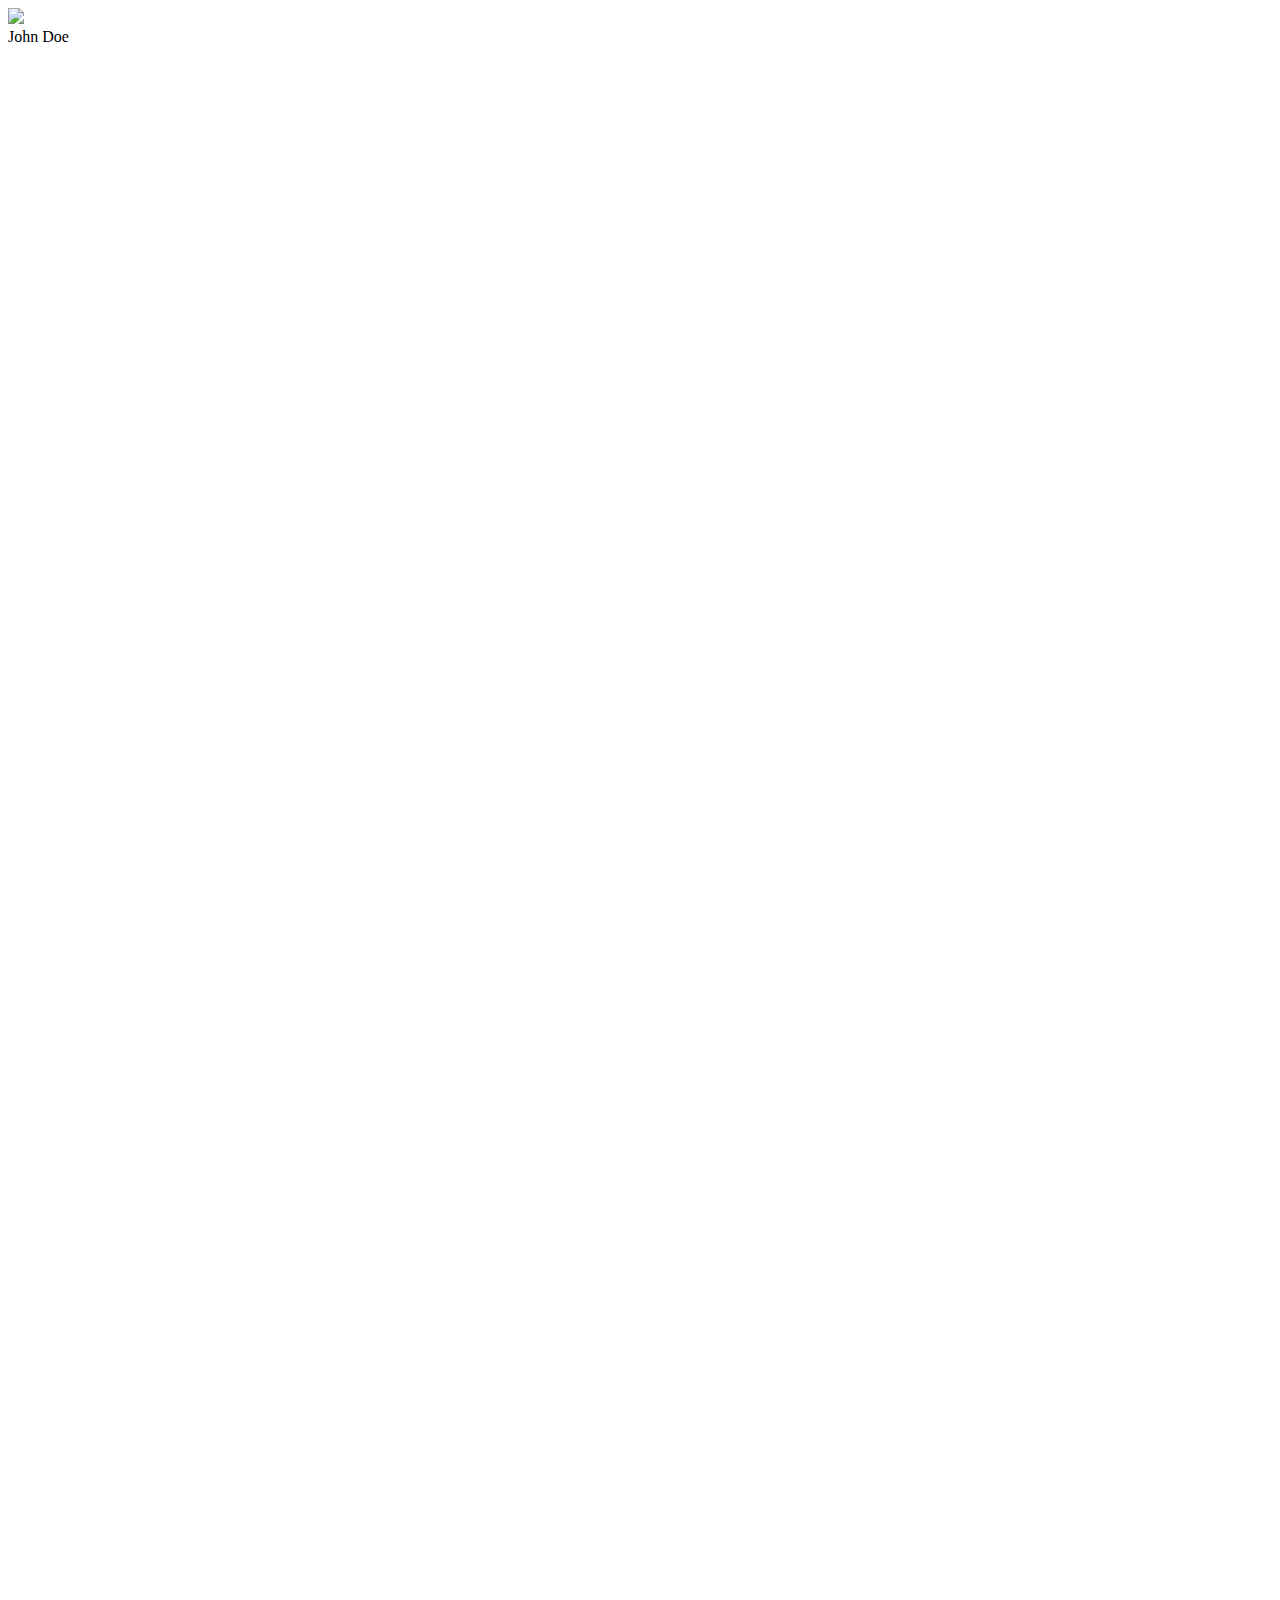
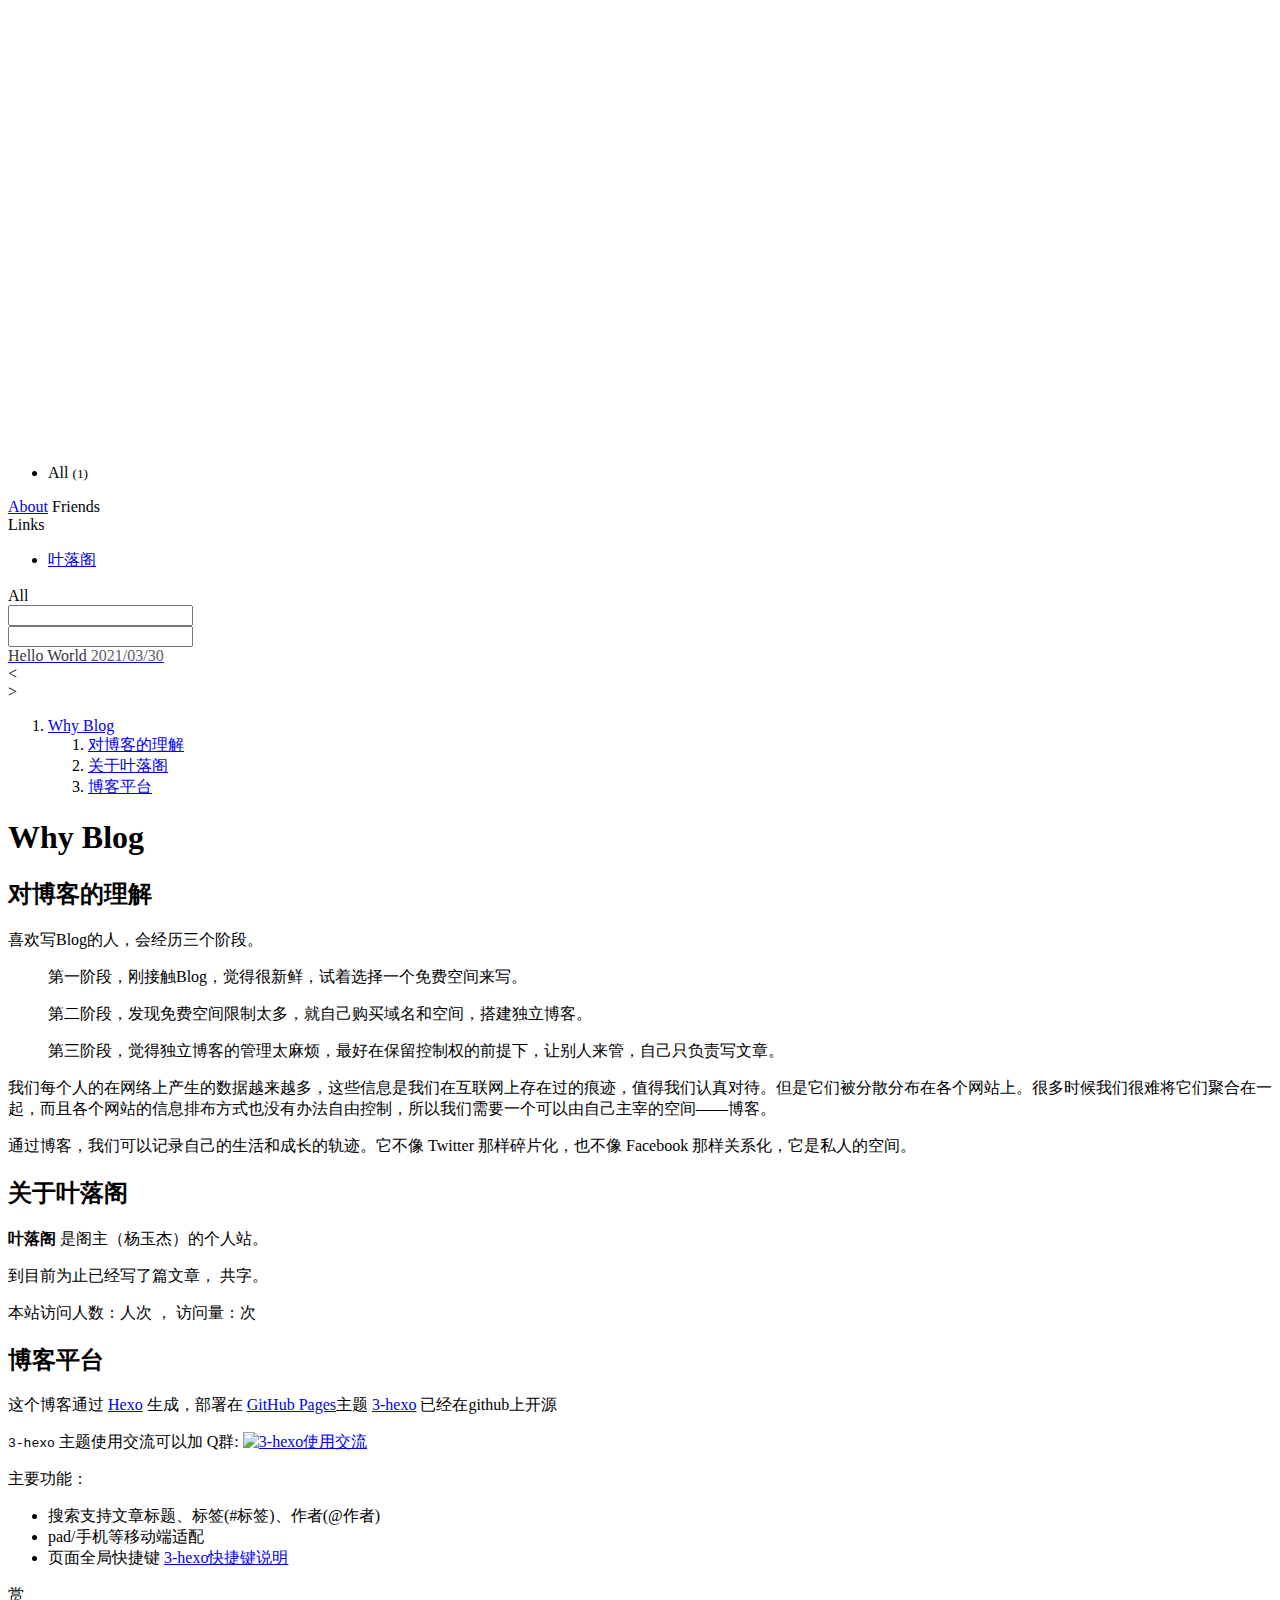
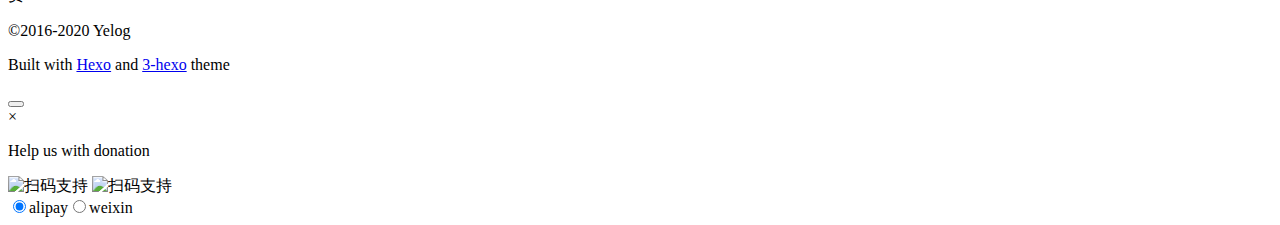
==== commit a031b298: "Site updated: 2021-03-30 02:48:07" ====
--- a/index.html
+++ b/index.html
@@ -9,7 +9,7 @@
 <meta name="description" content="Welcome to Hexo! This is your very first post. Check documentation for more info. If you get any problems when using Hexo, you can find the answer in troubleshooting or you can ask me on GitHub. Quick">
 <meta property="og:type" content="article">
 <meta property="og:title" content="Hello World">
-<meta property="og:url" content="http://example.com/2021/03/30/hello-world/index.html">
+<meta property="og:url" content="https://codesgithub.github.io/2021/03/30/hello-world/index.html">
 <meta property="og:site_name" content="Hexo">
 <meta property="og:description" content="Welcome to Hexo! This is your very first post. Check documentation for more info. If you get any problems when using Hexo, you can find the answer in troubleshooting or you can ask me on GitHub. Quick">
 <meta property="og:locale" content="en_US">
@@ -21,14 +21,14 @@
 
 <link rel="icon" href="/img/avatar.jpg">
 
-<link href="/css/style.css?v=1.1.0" rel="stylesheet">
-
-<link href="/css/hl_theme/atom-light.css?v=1.1.0" rel="stylesheet">
+<link href="/codesgithub.github.io/css/style.css?v=1.1.0" rel="stylesheet">
+
+<link href="/codesgithub.github.io/css/hl_theme/atom-light.css?v=1.1.0" rel="stylesheet">
 
 <link href="//cdn.jsdelivr.net/npm/animate.css@4.1.0/animate.min.css" rel="stylesheet">
 
 <script src="//cdn.jsdelivr.net/npm/jquery@3.5.1/dist/jquery.min.js"></script>
-<script src="/js/titleTip.js?v=1.1.0" ></script>
+<script src="/codesgithub.github.io/js/titleTip.js?v=1.1.0" ></script>
 
 <script src="//cdn.jsdelivr.net/npm/highlightjs@9.16.2/highlight.pack.min.js"></script>
 <script>
@@ -41,13 +41,13 @@
 
 <script src="//cdn.jsdelivr.net/npm/jquery.cookie@1.4.1/jquery.cookie.min.js" ></script>
 
-<script src="/js/iconfont.js?v=1.1.0" ></script>
+<script src="/codesgithub.github.io/js/iconfont.js?v=1.1.0" ></script>
 
 <meta name="generator" content="Hexo 5.4.0"></head>
 <div style="display: none">
   <input class="theme_disqus_on" value="false">
   <input class="theme_preload_comment" value="">
-  <input class="theme_blog_path" value="">
+  <input class="theme_blog_path" value="/codesgithub.github.io">
   <input id="theme_shortcut" value="true" />
   <input id="theme_highlight_on" value="true" />
   <input id="theme_code_copy" value="true" />
@@ -58,10 +58,10 @@
 <body>
 <aside class="nav mobile">
     <div class="nav-left">
-        <a href="/"
+        <a href="/codesgithub.github.io/"
    class="avatar_target">
     <img class="avatar"
-         src="/img/avatar.jpg"/>
+         src="/codesgithub.github.io/img/avatar.jpg"/>
 </a>
 <div class="author">
     <span>John Doe</span>
@@ -321,7 +321,7 @@
     <nav id="title-list-nav">
         
         <a  class="All "
-           href="/2021/03/30/hello-world/"
+           href="/root/codesgithub.github.io/2021/03/30/hello-world/"
            data-tag=""
            data-author="" >
             <span class="post-title" title="Hello World">Hello World</span>
@@ -416,8 +416,8 @@
     </div>
     <div class="shang_payimg">
         <div class="pay_img">
-            <img src="/img/alipay.jpg" class="alipay" title="扫码支持">
-            <img src="/img/weixin.jpg" class="weixin" title="扫码支持">
+            <img src="/codesgithub.github.io/img/alipay.jpg" class="alipay" title="扫码支持">
+            <img src="/codesgithub.github.io/img/weixin.jpg" class="weixin" title="扫码支持">
         </div>
     </div>
     <div class="shang_payselect">
@@ -427,9 +427,9 @@
 
 
 </body>
-<script src="/js/jquery.pjax.js?v=1.1.0" ></script>
-
-<script src="/js/script.js?v=1.1.0" ></script>
+<script src="/codesgithub.github.io/js/jquery.pjax.js?v=1.1.0" ></script>
+
+<script src="/codesgithub.github.io/js/script.js?v=1.1.0" ></script>
 <script>
     var img_resize = 'default';
     function initArticle() {
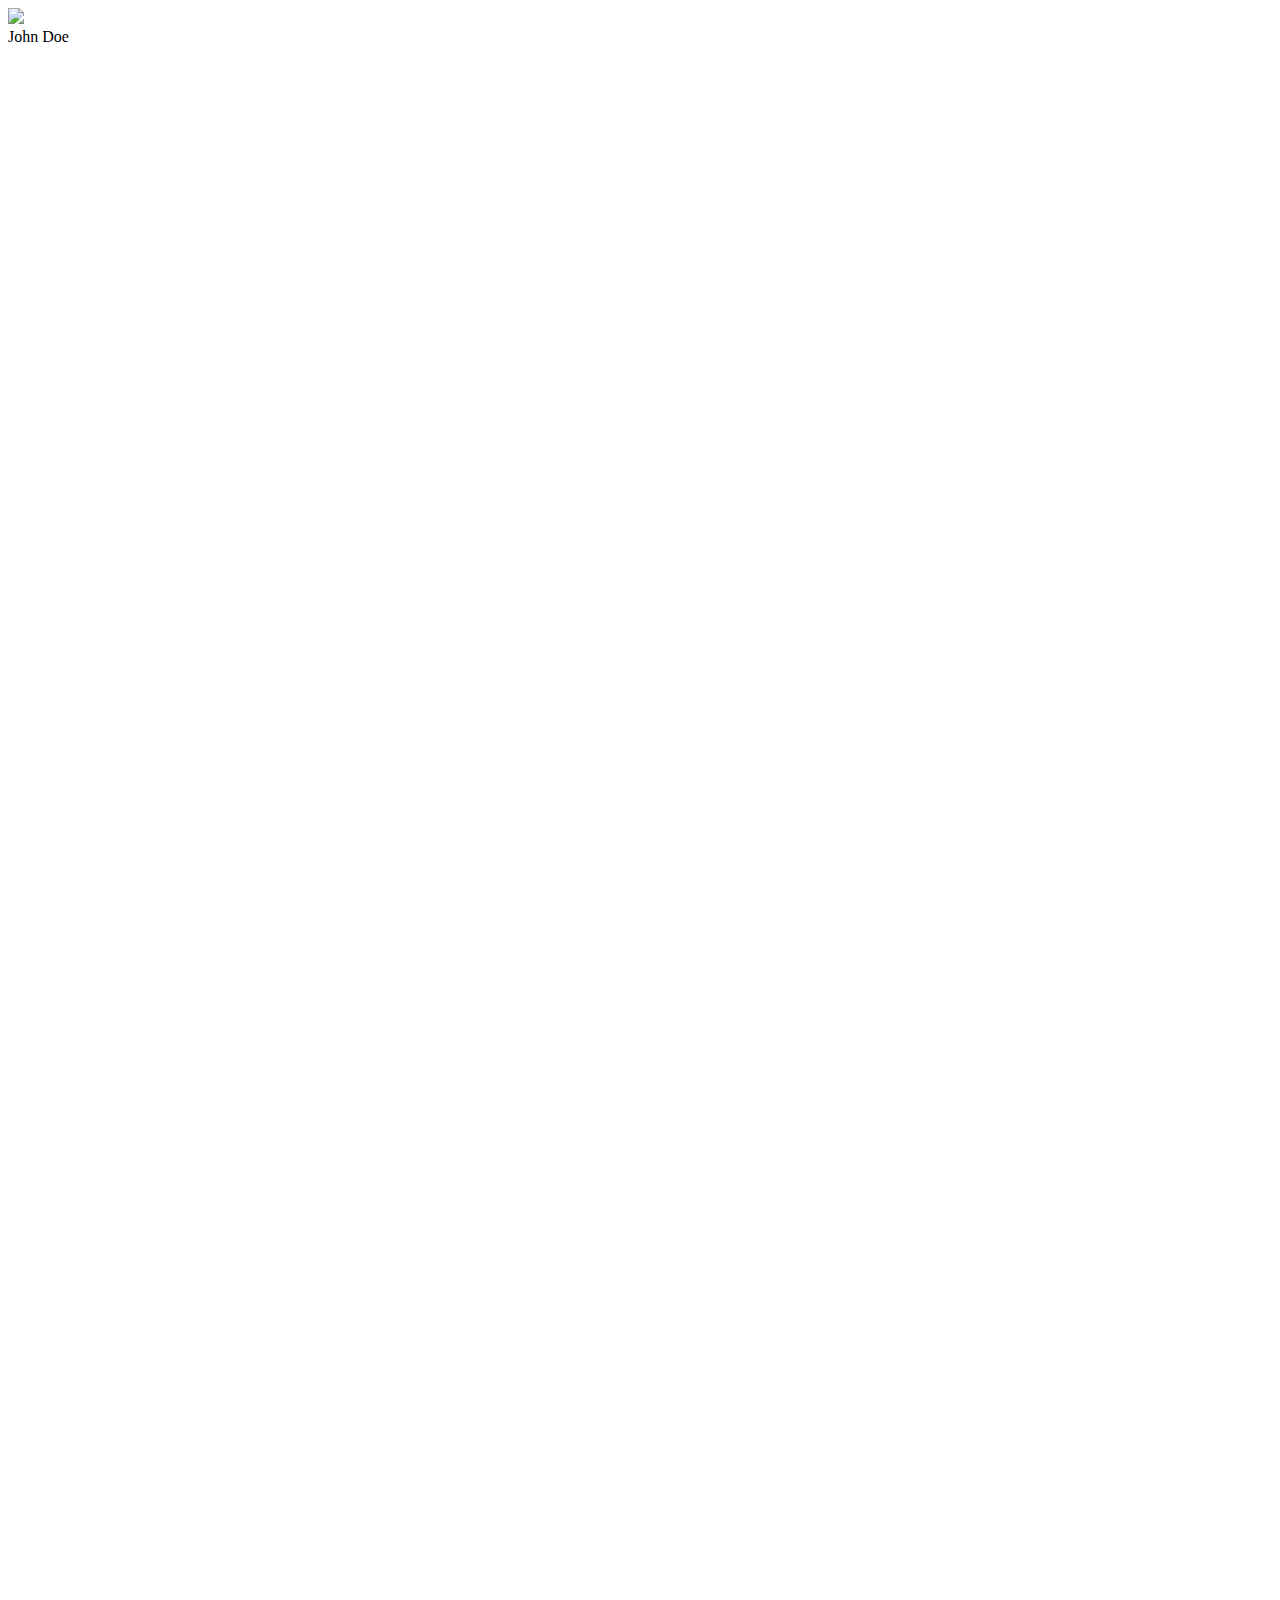
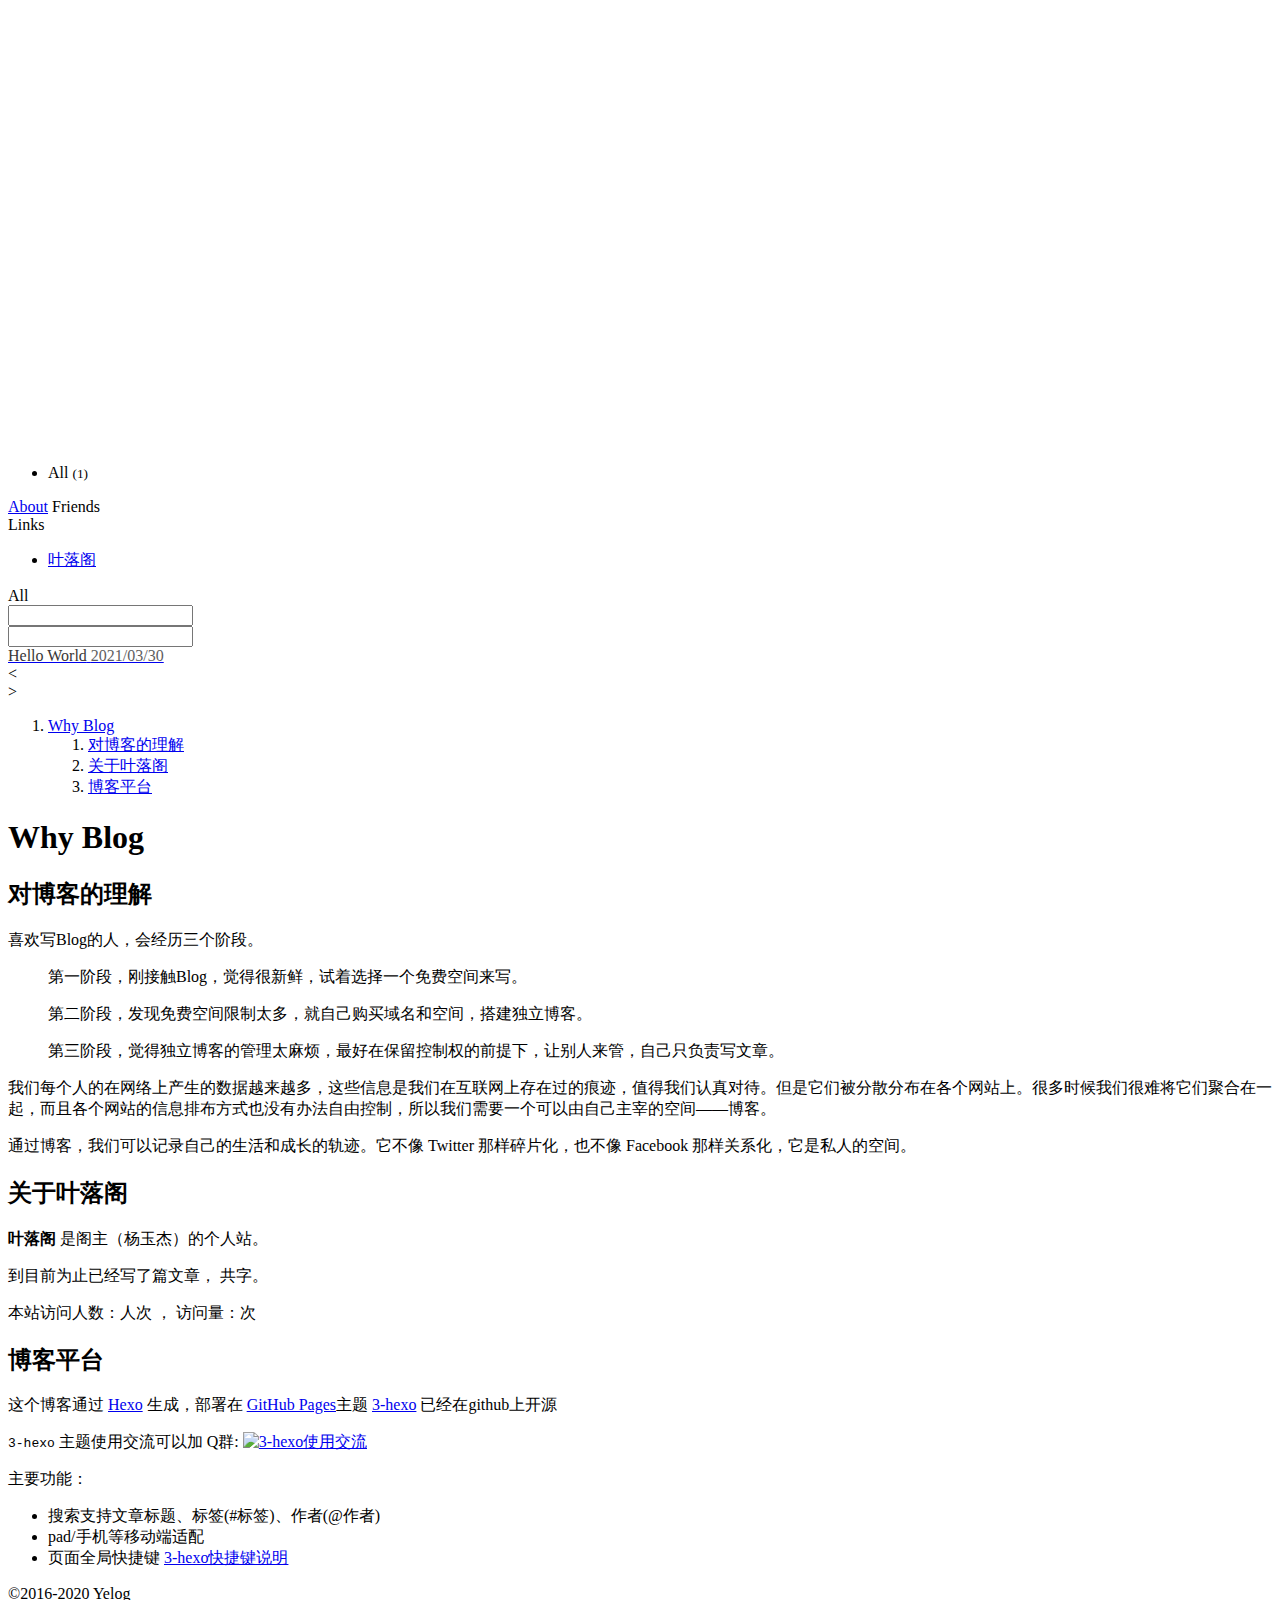
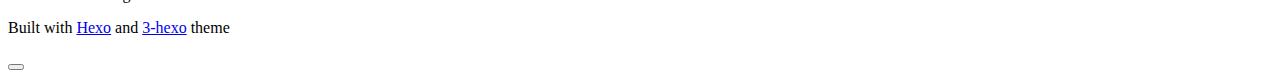
==== commit 4853994b: "Site updated: 2021-03-30 14:38:35" ====
--- a/index.html
+++ b/index.html
@@ -19,7 +19,7 @@
 <meta name="twitter:card" content="summary">
 
 
-<link rel="icon" href="/img/avatar.jpg">
+<link rel="icon" href="/img/a.jpg">
 
 <link href="/codesgithub.github.io/css/style.css?v=1.1.0" rel="stylesheet">
 
@@ -61,7 +61,7 @@
         <a href="/codesgithub.github.io/"
    class="avatar_target">
     <img class="avatar"
-         src="/codesgithub.github.io/img/avatar.jpg"/>
+         src="/codesgithub.github.io/img/a.jpg"/>
 </a>
 <div class="author">
     <span>John Doe</span>
@@ -83,7 +83,7 @@
     
         
             <a title="github"
-               href="https://github.com/yelog"
+               href="https://github.com/codesgithub/"
                target="_blank">
                 
                     <svg class="iconfont-svg" aria-hidden="true">
@@ -187,7 +187,7 @@
     
         
             <a title="email"
-               href="mailto:jaytp@qq.com"
+               href="mailto:2d5d56asad2@qq.com"
                target="_blank">
                 
                     <svg class="iconfont-svg" aria-hidden="true">
@@ -199,7 +199,7 @@
     
         
             <a title="qq"
-               href="http://wpa.qq.com/msgrd?v=3&uin=872336115&site=qq&menu=yes"
+               href="http://wpa.qq.com/msgrd?v=3&uin=87233611199&site=qq&menu=yes"
                target="_blank">
                 
                     <svg class="iconfont-svg" aria-hidden="true">
@@ -388,10 +388,6 @@
 
         </article>
         
-        <p>
-            <a  class="dashang" onclick="dashangToggle()">赏</a>
-        </p>
-        
         
     </div>
     <div class="copyright">
@@ -408,24 +404,6 @@
 
 </div>
 
-<div class="hide_box" onclick="dashangToggle()"></div>
-<div class="shang_box">
-    <a class="shang_close"  onclick="dashangToggle()">×</a>
-    <div class="shang_tit">
-        <p>Help us with donation</p>
-    </div>
-    <div class="shang_payimg">
-        <div class="pay_img">
-            <img src="/codesgithub.github.io/img/alipay.jpg" class="alipay" title="扫码支持">
-            <img src="/codesgithub.github.io/img/weixin.jpg" class="weixin" title="扫码支持">
-        </div>
-    </div>
-    <div class="shang_payselect">
-        <span><label><input type="radio" name="pay" checked value="alipay">alipay</label></span><span><label><input type="radio" name="pay" value="weixin">weixin</label></span>
-    </div>
-</div>
-
-
 </body>
 <script src="/codesgithub.github.io/js/jquery.pjax.js?v=1.1.0" ></script>
 
@@ -440,14 +418,6 @@
 
         /*渲染打赏样式*/
         
-        $("input[name=pay]").on("click", function () {
-            if($("input[name=pay]:checked").val()=="weixin"){
-                $(".shang_box .shang_payimg .pay_img").addClass("weixin_img");
-            } else {
-                $(".shang_box .shang_payimg .pay_img").removeClass("weixin_img");
-            }
-        })
-        
 
         /*高亮代码块行号*/
         
@@ -465,11 +435,6 @@
     }
 
     /*打赏页面隐藏与展示*/
-    
-    function dashangToggle() {
-        $(".shang_box").fadeToggle();
-        $(".hide_box").fadeToggle();
-    }
     
 
 </script>
@@ -553,6 +518,25 @@
 
     /*文章列表背景图*/
     
+    .nav-right:before {
+        content: ' ';
+        display: block;
+        position: absolute;
+        left: 0;
+        top: 0;
+        width: 100%;
+        height: 100%;
+        opacity: 0.3;
+        background: url("/codesgithub.github.iohttps://i.loli.net/2019/07/22/5d3521411f3f169375.png");
+        background-repeat: no-repeat;
+        background-position: 50% 0;
+        -ms-background-size: cover;
+        -o-background-size: cover;
+        -moz-background-size: cover;
+        -webkit-background-size: cover;
+        background-size: cover;
+    }
+    
 
     
 </style>
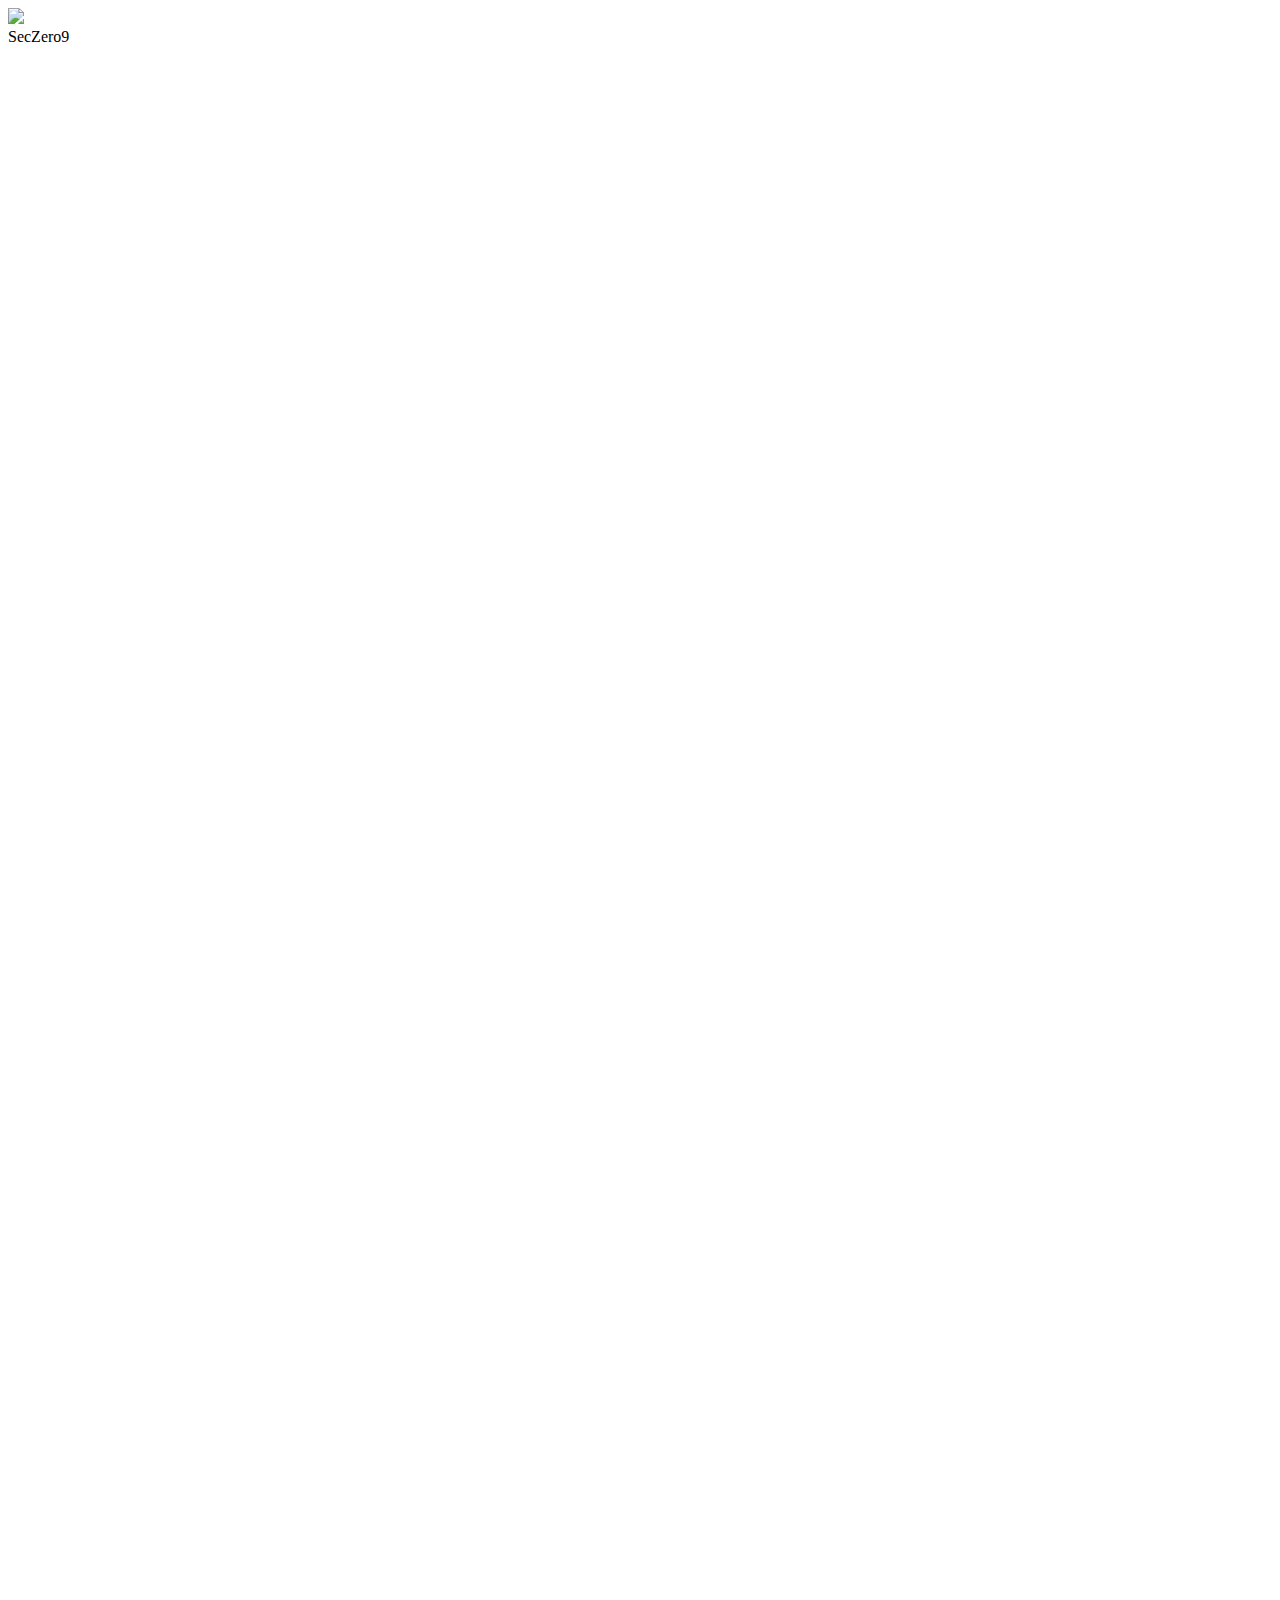
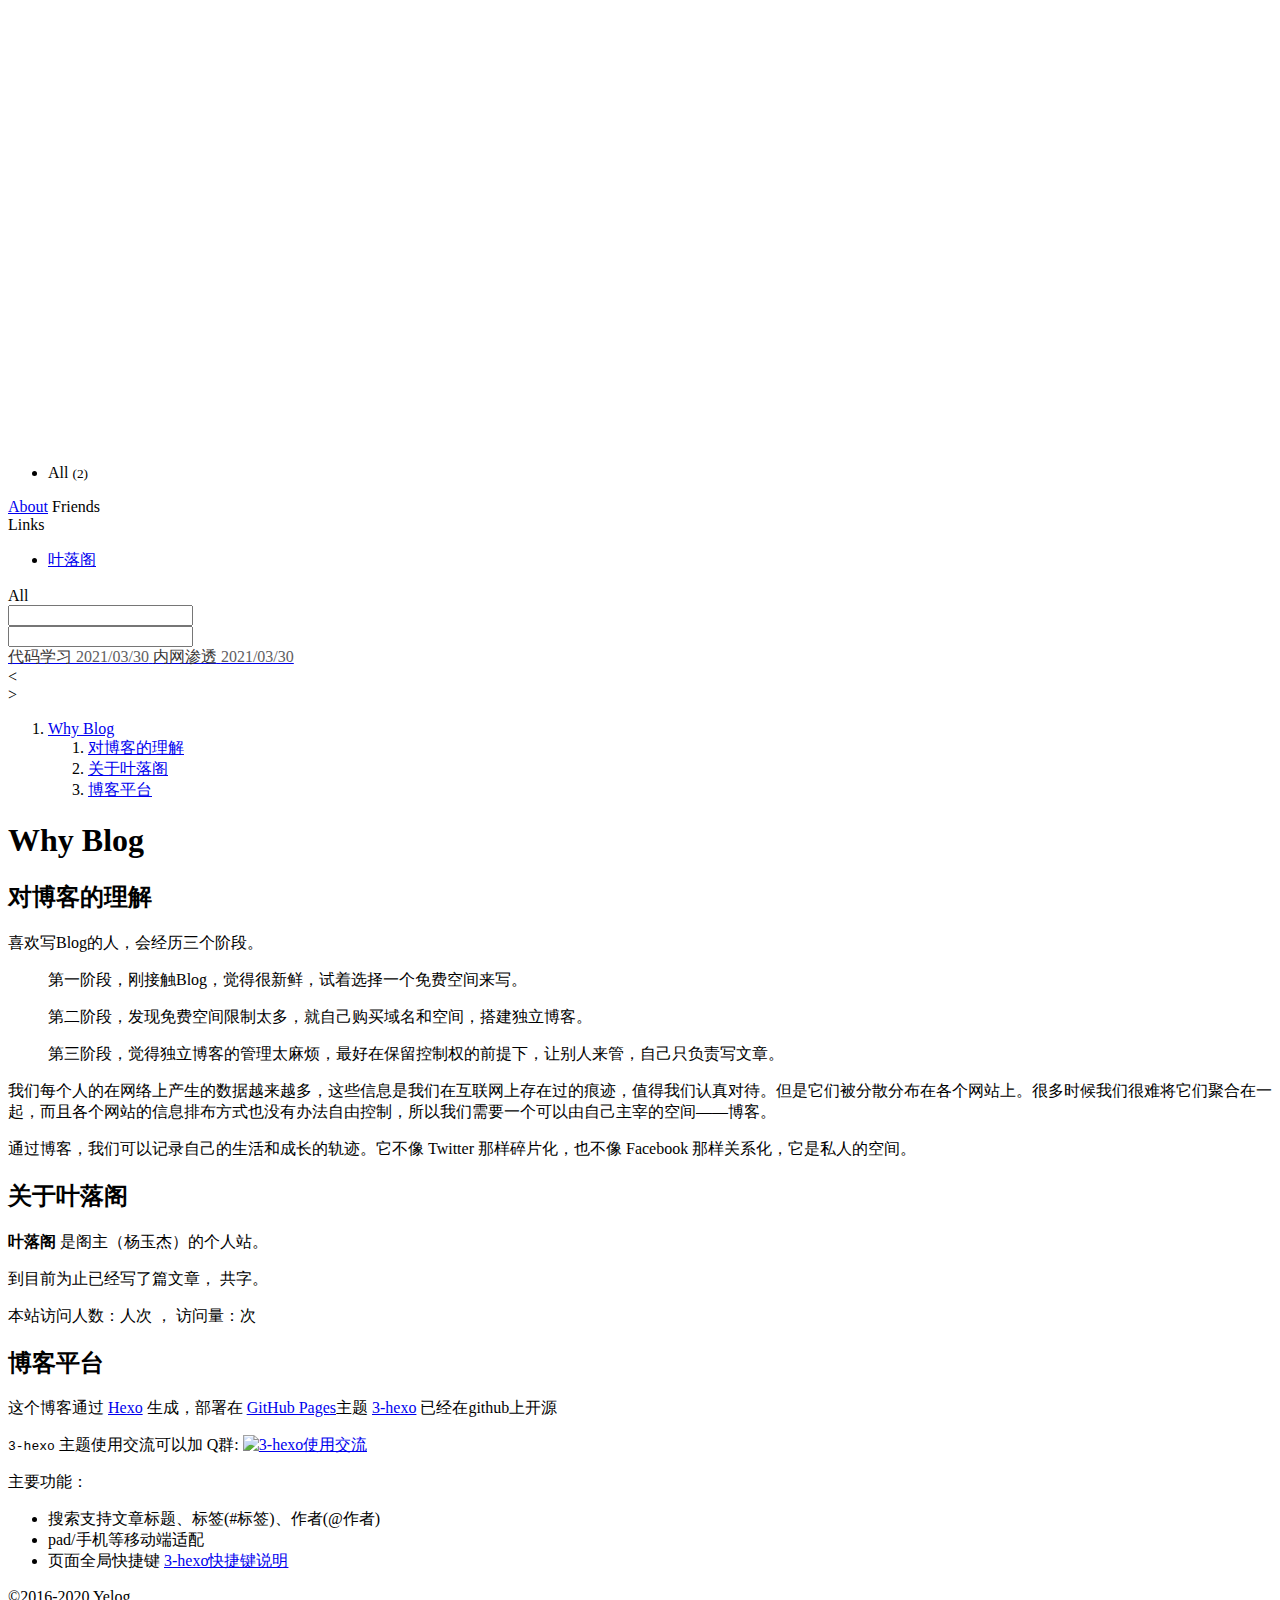
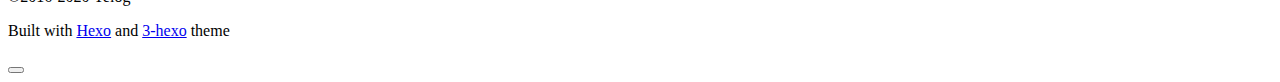
==== commit e2eee2d2: "Site updated: 2021-03-30 14:59:55" ====
--- a/index.html
+++ b/index.html
@@ -2,20 +2,18 @@
 <html>
 <head>
   <meta charset="utf-8">
-  <title>Hexo</title>
+  <title>我的博客</title>
   <meta name="keywords" content="">
-  <meta name="description" content="Hexo">
+  <meta name="description" content="我的博客">
     <meta name="viewport" content="width=device-width, initial-scale=1, maximum-scale=1">
-<meta name="description" content="Welcome to Hexo! This is your very first post. Check documentation for more info. If you get any problems when using Hexo, you can find the answer in troubleshooting or you can ask me on GitHub. Quick">
-<meta property="og:type" content="article">
-<meta property="og:title" content="Hello World">
-<meta property="og:url" content="https://codesgithub.github.io/2021/03/30/hello-world/index.html">
-<meta property="og:site_name" content="Hexo">
-<meta property="og:description" content="Welcome to Hexo! This is your very first post. Check documentation for more info. If you get any problems when using Hexo, you can find the answer in troubleshooting or you can ask me on GitHub. Quick">
+<meta property="og:type" content="website">
+<meta property="og:title" content="集合框架">
+<meta property="og:url" content="https://codesgithub.github.io/%E9%9B%86%E5%90%88%E6%A1%86%E6%9E%B6/index.html">
+<meta property="og:site_name" content="我的博客">
 <meta property="og:locale" content="en_US">
-<meta property="article:published_time" content="2021-03-29T17:34:15.139Z">
-<meta property="article:modified_time" content="2021-03-29T17:34:15.139Z">
-<meta property="article:author" content="John Doe">
+<meta property="article:published_time" content="2021-03-30T06:46:58.000Z">
+<meta property="article:modified_time" content="2021-03-30T06:46:58.517Z">
+<meta property="article:author" content="SecZero9">
 <meta name="twitter:card" content="summary">
 
 
@@ -64,7 +62,7 @@
          src="/codesgithub.github.io/img/a.jpg"/>
 </a>
 <div class="author">
-    <span>John Doe</span>
+    <span>SecZero9</span>
 </div>
 
 <div class="icon">
@@ -242,7 +240,7 @@
     <li>
         <div class="all active" data-rel="All">All
             
-                <small>(1)</small>
+                <small>(2)</small>
             
         </div>
     </li>
@@ -267,7 +265,7 @@
         
     </div>
 </div>
-<input type="hidden" id="yelog_site_posts_number" value="1">
+<input type="hidden" id="yelog_site_posts_number" value="2">
 
 <div style="display: none">
     <span id="busuanzi_value_site_uv"></span>
@@ -321,11 +319,19 @@
     <nav id="title-list-nav">
         
         <a  class="All "
-           href="/root/codesgithub.github.io/2021/03/30/hello-world/"
+           href="/root/codesgithub.github.io/2021/03/30/%E4%BB%A3%E7%A0%81%E5%AD%A6%E4%B9%A0/"
            data-tag=""
            data-author="" >
-            <span class="post-title" title="Hello World">Hello World</span>
-            <span class="post-date" title="2021-03-30 01:34:15">2021/03/30</span>
+            <span class="post-title" title="代码学习">代码学习</span>
+            <span class="post-date" title="2021-03-30 14:46:33">2021/03/30</span>
+        </a>
+        
+        <a  class="All "
+           href="/root/codesgithub.github.io/2021/03/30/%E5%86%85%E7%BD%91%E6%B8%97%E9%80%8F/"
+           data-tag=""
+           data-author="" >
+            <span class="post-title" title="内网渗透">内网渗透</span>
+            <span class="post-date" title="2021-03-30 14:45:59">2021/03/30</span>
         </a>
         
         <div id="no-item-tips">
